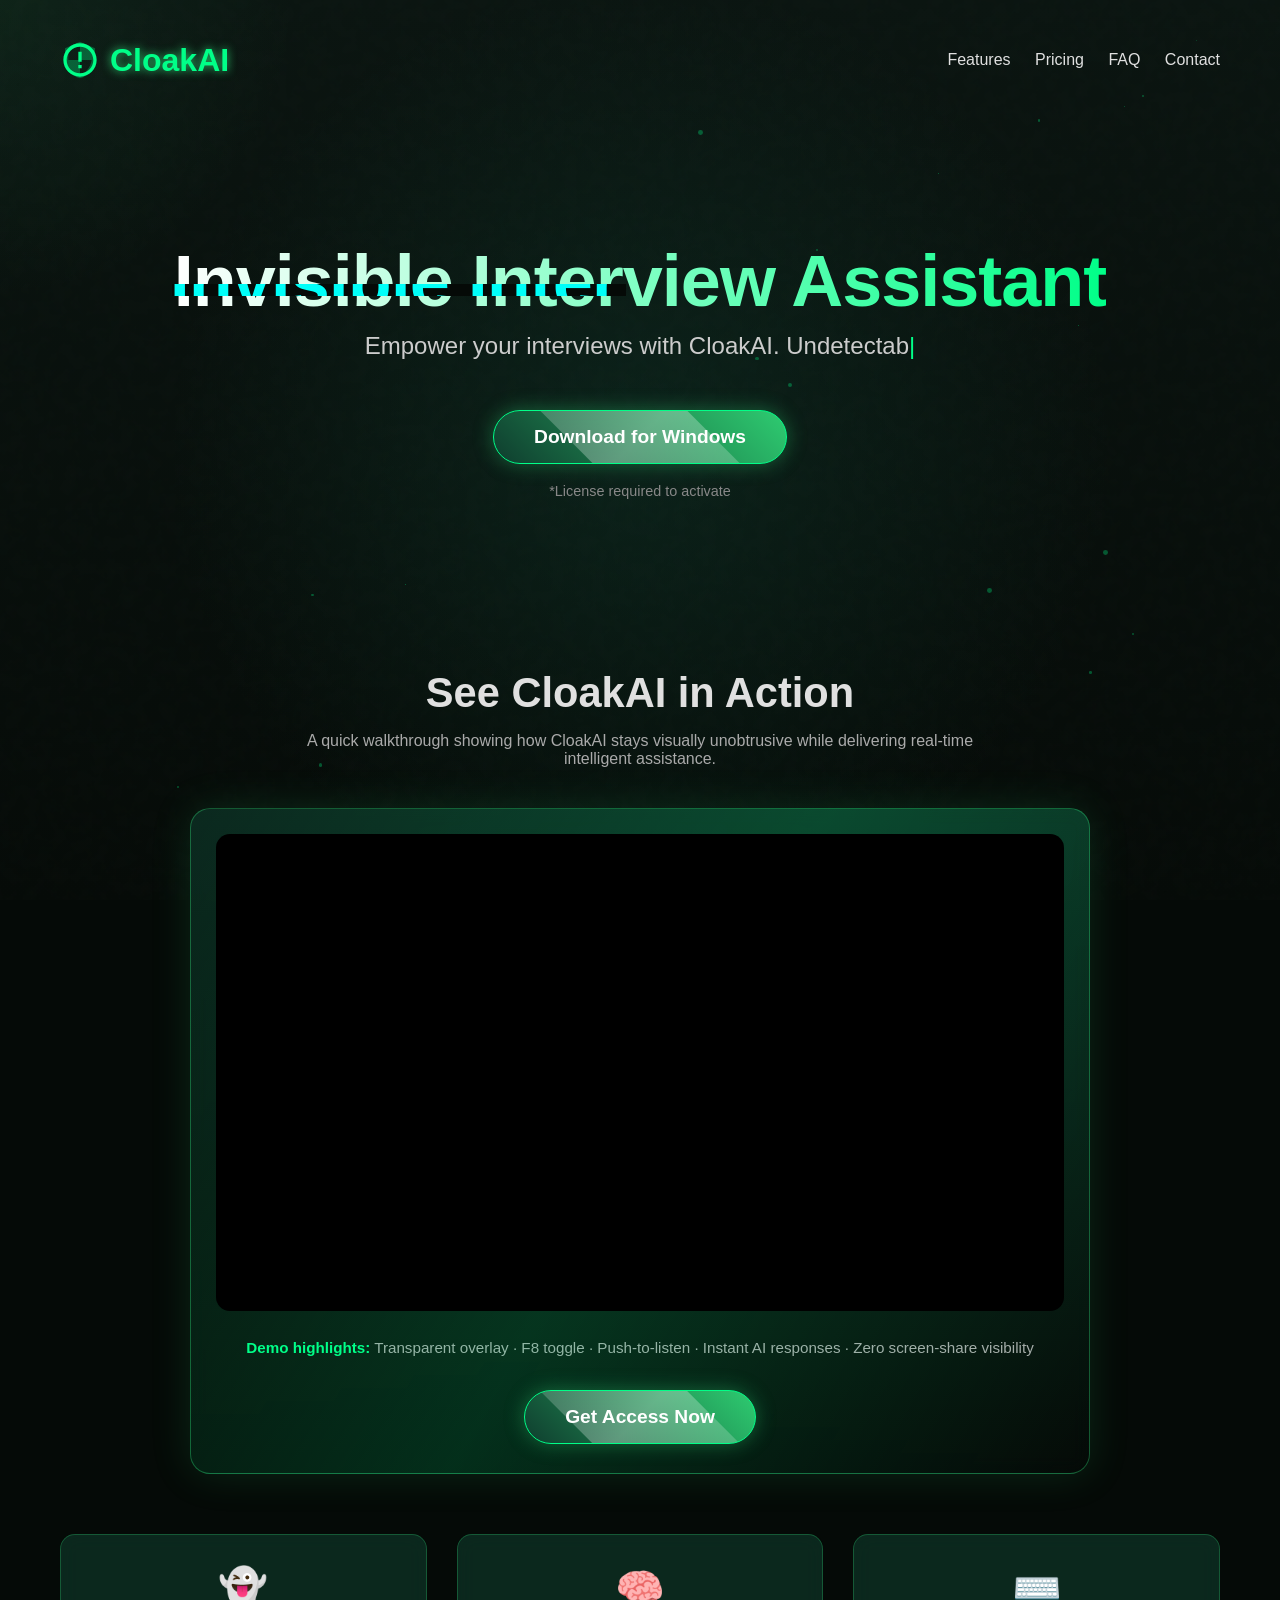
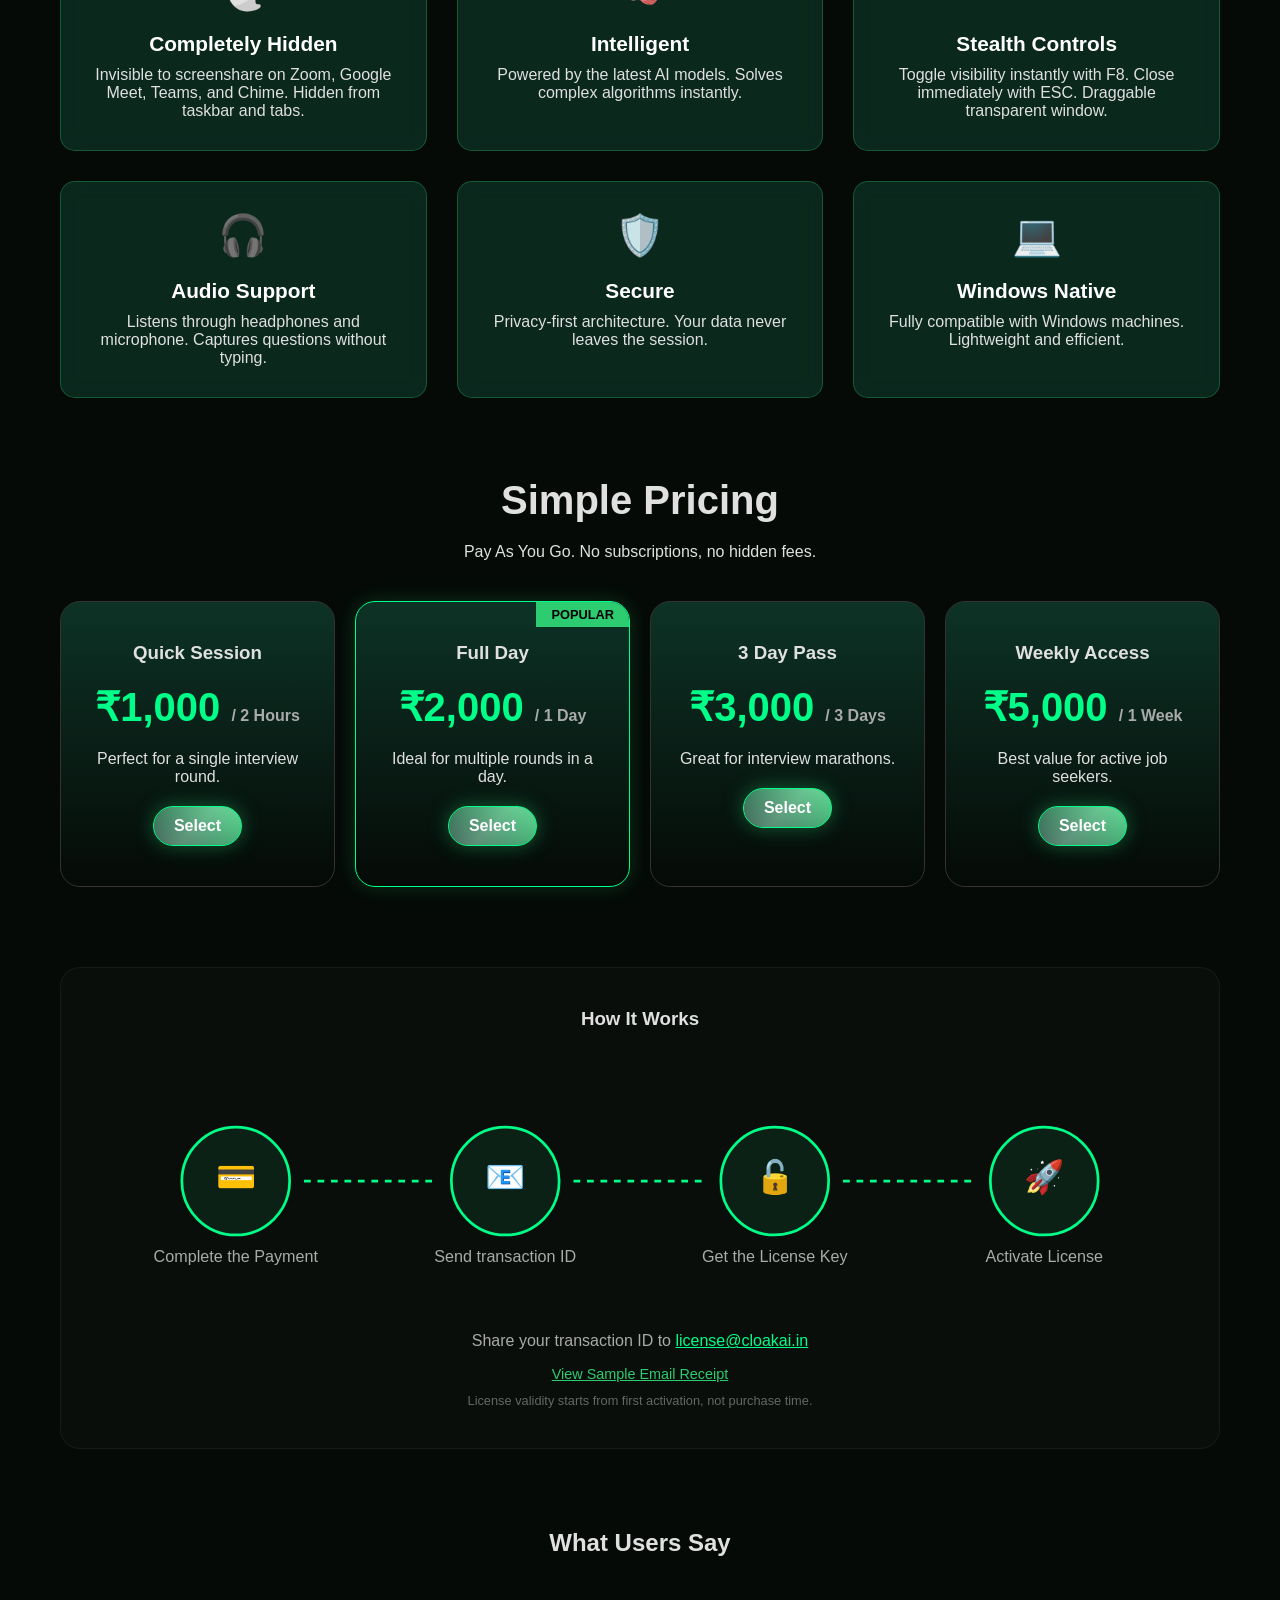
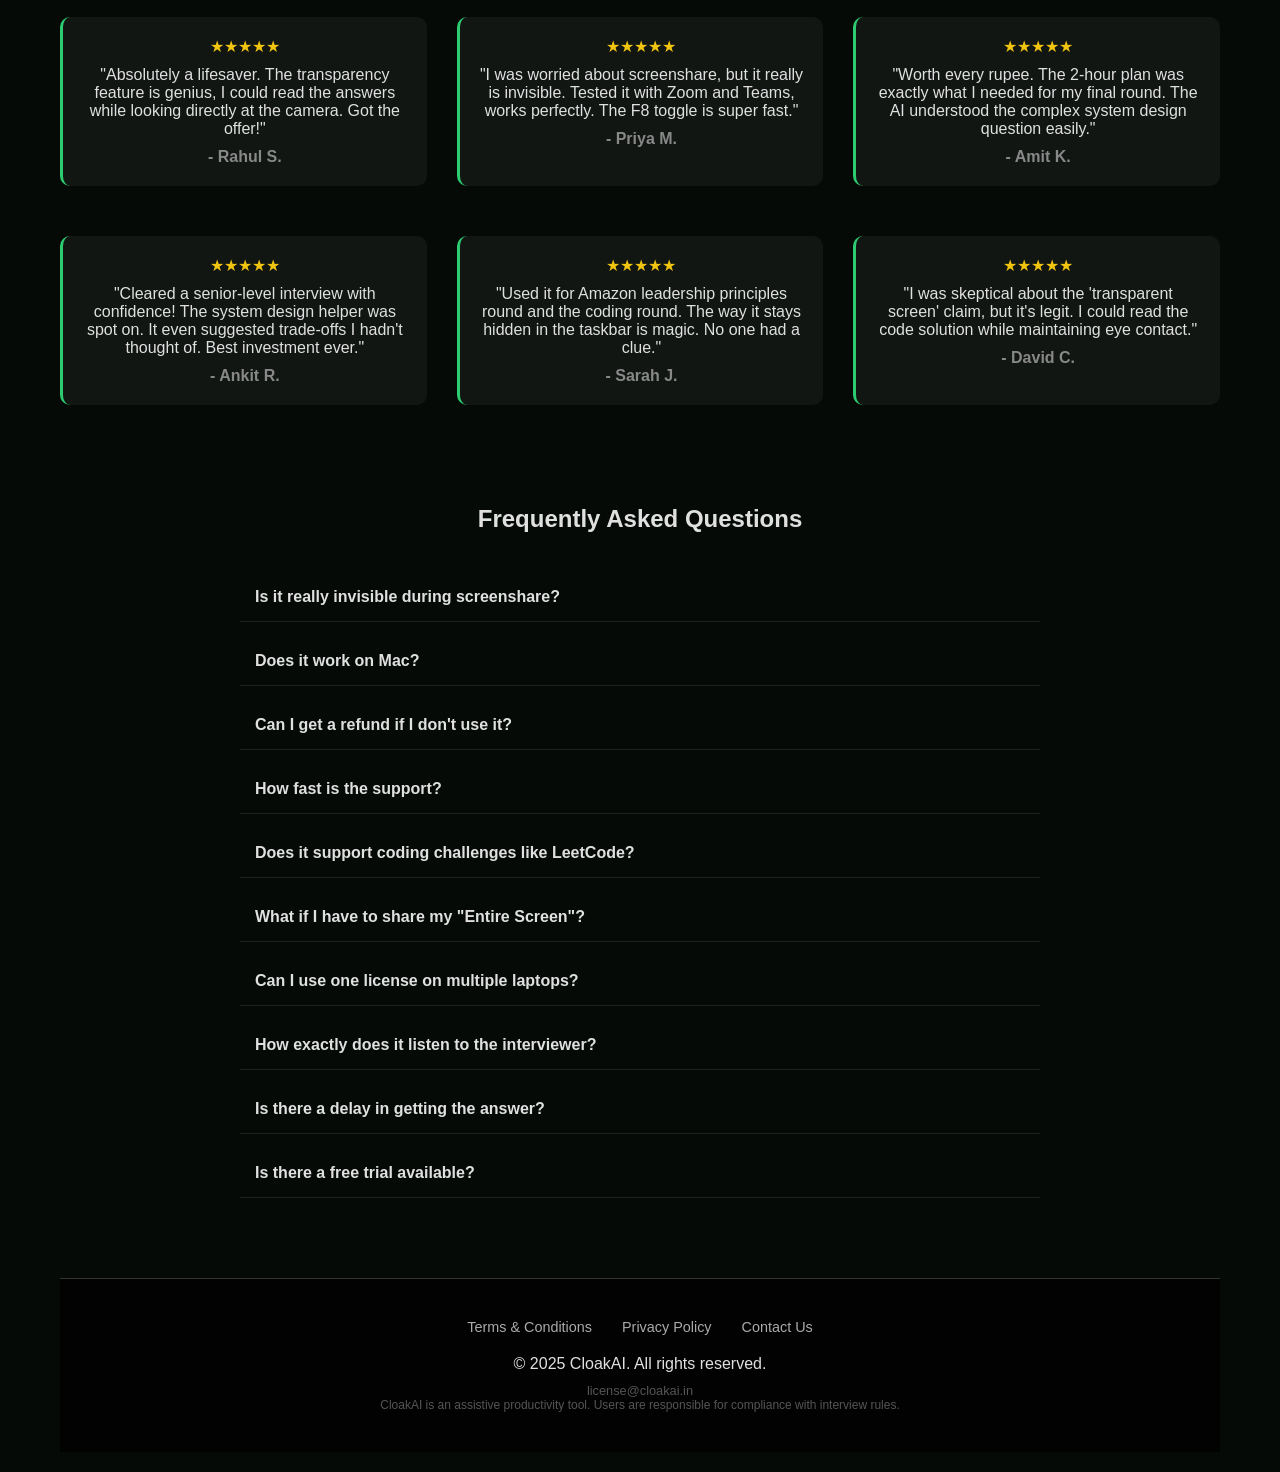
==== index.html @ 60378962 "Update and rename README.md to index.html" ====
<!DOCTYPE html>
<html lang="en">
<head>
  	<meta name="robots" content="index, follow">
	<meta name="theme-color" content="#0f3d2e">
	<meta property="og:title" content="CloakAI – Invisible Interview Assistant">
	<meta property="og:description" content="A stealth AI assistant for interview preparation and productivity.">

    <meta charset="UTF-8">
    <meta name="viewport" content="width=device-width, initial-scale=1.0">
    <title>CloakAI - The Invisible Interview Assistant</title>
    <script>
        // Analytics-safe event tracking
        window.trackEvent = function(category, action, label) {
            console.log(`[Analytics] ${category}: ${action} ${label || ''}`);
            // In a real scenario, this would send data to a privacy-first analytics endpoint
        }
    </script>
    <style>
        :root {
            --primary-green: #0f3d2e;
            --accent-green: #2ecc71;
            --glow-green: #00ff88;
            --dark-bg: #050a07;
            --text-color: #e0e0e0;
            --card-bg: rgba(15, 61, 46, 0.6);
            --glass-border: 1px solid rgba(46, 204, 113, 0.3);
        }

        * {
            margin: 0;
            padding: 0;
            box-sizing: border-box;
            font-family: 'Segoe UI', Tahoma, Geneva, Verdana, sans-serif;
        }

        body {
            background-color: var(--dark-bg);
            color: var(--text-color);
            overflow-x: hidden;
            min-height: 100vh;
            position: relative;
        }

        /* Moving Background */
        .bg-animation {
            position: fixed;
            top: 0;
            left: 0;
            width: 100%;
            height: 100%;
            z-index: -1;
            background:
                radial-gradient(circle at 50% 50%, rgba(15, 61, 46, 0.4) 0%, transparent 60%),
                linear-gradient(0deg, var(--dark-bg) 0%, #0a1410 100%);
            overflow: hidden;
        }

        .fog {
            position: absolute;
            width: 200%;
            height: 200%;
            background: url('data:image/svg+xml;utf8,%3Csvg viewBox="0 0 200 200" xmlns="http://www.w3.org/2000/svg"%3E%3Cfilter id="noiseFilter"%3E%3CfeTurbulence type="fractalNoise" baseFrequency="0.65" numOctaves="3" stitchTiles="stitch"/%3E%3C/filter%3E%3Crect width="100%25" height="100%25" filter="url(%23noiseFilter)" opacity="0.05"/%3E%3C/svg%3E');
            animation: drift 60s linear infinite;
            opacity: 0.3;
        }

        @keyframes drift {
            0% { transform: translate(-50%, -50%) rotate(0deg); }
            100% { transform: translate(0, 0) rotate(360deg); }
        }

        .particle {
            position: absolute;
            background: var(--glow-green);
            border-radius: 50%;
            opacity: 0.3;
            animation: float 10s infinite ease-in-out;
        }

        @keyframes float {
            0%, 100% { transform: translateY(0) translateX(0); opacity: 0; }
            50% { opacity: 0.5; }
            100% { transform: translateY(-100px) translateX(50px); opacity: 0; }
        }

        /* Layout */
        .container {
            max-width: 1200px;
            margin: 0 auto;
            padding: 20px;
            position: relative;
            z-index: 1;
        }

        header {
            display: flex;
            justify-content: space-between;
            align-items: center;
            padding: 20px 0;
            margin-bottom: 40px;
        }

        .logo {
            font-size: 2rem;
            font-weight: bold;
            color: var(--glow-green);
            text-shadow: 0 0 10px var(--accent-green);
            display: flex;
            align-items: center;
            gap: 10px;
        }

        .logo svg {
            width: 40px;
            height: 40px;
            fill: var(--glow-green);
        }

        nav a {
            color: var(--text-color);
            text-decoration: none;
            margin-left: 20px;
            transition: color 0.3s;
            font-weight: 500;
        }

        nav a:hover {
            color: var(--glow-green);
        }

        /* Hero Section */
        .hero {
            text-align: center;
            padding: 100px 20px;
            perspective: 1000px;
        }

        .hero h1 {
            font-size: 4.5rem;
            margin-bottom: 10px;
            background: linear-gradient(to right, #fff, var(--glow-green));
            -webkit-background-clip: text;
            -webkit-text-fill-color: transparent;
            animation: titleFade 1.5s ease-out;
            letter-spacing: -1px;
        }

        .hero p {
            font-size: 1.5rem;
            margin-bottom: 50px;
            color: #ccc;
            max-width: 700px;
            margin-left: auto;
            margin-right: auto;
            font-weight: 300;
        }

        .cta-button {
            display: inline-block;
            padding: 15px 40px;
            background: linear-gradient(45deg, var(--primary-green), var(--accent-green));
            color: white;
            text-decoration: none;
            border-radius: 30px;
            font-weight: bold;
            font-size: 1.2rem;
            box-shadow: 0 0 20px rgba(46, 204, 113, 0.4);
            transition: transform 0.3s, box-shadow 0.3s;
            border: 1px solid var(--glow-green);
            position: relative;
            overflow: hidden;
        }

        .cta-button:hover {
            transform: translateY(-5px) scale(1.05);
            box-shadow: 0 0 40px rgba(46, 204, 113, 0.6);
        }

        .cta-button::after {
            content: '';
            position: absolute;
            top: -50%;
            left: -50%;
            width: 200%;
            height: 200%;
            background: linear-gradient(to right, transparent, rgba(255,255,255,0.3), transparent);
            transform: rotate(45deg);
            animation: shine 3s infinite;
        }

        @keyframes shine {
            0% { transform: translateX(-100%) rotate(45deg); }
            100% { transform: translateX(100%) rotate(45deg); }
        }

        /* 3D Card Effect for Features */
        .features-grid {
            display: grid;
            grid-template-columns: repeat(auto-fit, minmax(300px, 1fr));
            gap: 30px;
            margin: 60px 0;
        }

        .feature-card {
            background: var(--card-bg);
            padding: 30px;
            border-radius: 15px;
            border: var(--glass-border);
            backdrop-filter: blur(10px);
            transition: transform 0.4s, box-shadow 0.4s;
            transform-style: preserve-3d;
            position: relative;
          	text-align: center;
        }

        .feature-card:hover {
            transform: translateY(-10px) rotateX(5deg);
            box-shadow: 0 15px 30px rgba(0,0,0,0.5);
            border-color: var(--glow-green);
        }

        .feature-icon {
            font-size: 2.5rem;
            margin-bottom: 20px;
            color: var(--glow-green);
          	justify-content: center;
    		align-items: center;
        }

        .feature-title {
            font-size: 1.3rem;
            margin-bottom: 10px;
            color: white;
          	text-align: center;
        }

        /* Pricing */
        .pricing-section {
            margin: 80px 0;
            text-align: center;
        }

        .pricing-grid {
            display: grid;
            grid-template-columns: repeat(auto-fit, minmax(250px, 1fr));
            gap: 20px;
            margin-top: 40px;
        }

        .pricing-card {
            background: linear-gradient(180deg, rgba(15, 61, 46, 0.8) 0%, rgba(5, 10, 7, 0.8) 100%);
            padding: 40px 20px;
            border-radius: 20px;
            border: 1px solid #333;
            transition: 0.3s;
            position: relative;
            overflow: hidden;
        }

        .pricing-card.popular {
            border-color: var(--glow-green);
            box-shadow: 0 0 20px rgba(46, 204, 113, 0.2);
        }

        .pricing-card:hover {
            transform: scale(1.03);
        }

        .price {
            font-size: 2.5rem;
            font-weight: bold;
            color: var(--glow-green);
            margin: 20px 0;
        }

        .price span {
            font-size: 1rem;
            color: #aaa;
        }

        /* Reviews */
        .reviews-section {
            margin: 80px 0;
        }

        .review-card {
            background: rgba(255, 255, 255, 0.05);
            padding: 20px;
            border-radius: 10px;
            margin-bottom: 20px;
            border-left: 3px solid var(--accent-green);
          	text-align: center;
        }

        .stars {
            color: #f1c40f;
            margin-bottom: 10px;
          	display: flex;
    		justify-content: center;
        }

        /* FAQ */
        .faq-section {
            margin: 80px 0;
            max-width: 800px;
            margin-left: auto;
            margin-right: auto;
        }

        .faq-item {
            margin-bottom: 15px;
            border-bottom: 1px solid rgba(255,255,255,0.1);
        }

        .faq-question {
            padding: 15px;
            cursor: pointer;
            font-weight: bold;
            display: flex;
            justify-content: space-between;
            align-items: center;
        }

        .faq-answer {
            padding: 0 15px 15px 15px;
            color: #aaa;
            display: none;
        }

        .faq-item.active .faq-answer {
            display: block;
        }

        .faq-item.active .faq-question {
            color: var(--glow-green);
        }

        /* Footer */
        footer {
            background: rgba(0,0,0,0.8);
            padding: 40px 20px;
            margin-top: 60px;
            border-top: 1px solid #333;
            text-align: center;
        }

        .footer-links {
            display: flex;
            justify-content: center;
            gap: 30px;
            margin-bottom: 20px;
            flex-wrap: wrap;
        }

        .footer-links a {
            color: #aaa;
            text-decoration: none;
            font-size: 0.9rem;
            transition: 0.3s;
        }

        .footer-links a:hover {
            color: var(--glow-green);
        }

        /* Page Sections (Hidden by default) */
        /* REPLACED WITH MODAL STYLES */
        .modal-overlay {
            display: none;
            position: fixed;
            top: 0;
            left: 0;
            width: 100%;
            height: 100%;
            background: rgba(0, 0, 0, 0.85);
            z-index: 1000;
            justify-content: center;
            align-items: center;
            backdrop-filter: blur(5px);
        }

        .modal-overlay.active {
            display: flex;
        }

        .modal-content {
            background: var(--dark-bg);
            border: 1px solid var(--glow-green);
            padding: 40px;
            border-radius: 15px;
            max-width: 800px;
            width: 90%;
            max-height: 90vh;
            overflow-y: auto;
            position: relative;
            box-shadow: 0 0 50px rgba(46, 204, 113, 0.2);
            animation: modalPop 0.3s ease-out;
        }

        /* Custom Scrollbar for modal */
        .modal-content::-webkit-scrollbar {
            width: 8px;
        }
        .modal-content::-webkit-scrollbar-track {
            background: rgba(0,0,0,0.3);
        }
        .modal-content::-webkit-scrollbar-thumb {
            background: var(--primary-green);
            border-radius: 4px;
        }
        .modal-content::-webkit-scrollbar-thumb:hover {
            background: var(--accent-green);
        }

        @keyframes modalPop {
            from { transform: scale(0.8); opacity: 0; }
            to { transform: scale(1); opacity: 1; }
        }

        .close-modal {
            position: absolute;
            top: 20px;
            right: 20px;
            font-size: 2rem;
            color: #aaa;
            cursor: pointer;
            transition: 0.3s;
            background: none;
            border: none;
            line-height: 1;
            z-index: 10;
        }

        .close-modal:hover {
            color: var(--glow-green);
        }

        /* Animations */
        @keyframes titleFade {
            from { opacity: 0; transform: translateY(20px); }
            to { opacity: 1; transform: translateY(0); }
        }

        /* --- NEW COOL FEATURES --- */

        /* 1. Cursor Glow Effect */
        .cursor-glow {
            position: fixed;
            width: 600px;
            height: 600px;
            background: radial-gradient(circle, rgba(46, 204, 113, 0.08) 0%, transparent 70%);
            border-radius: 50%;
            pointer-events: none;
            transform: translate(-50%, -50%);
            z-index: 0;
            transition: opacity 0.3s;
            mix-blend-mode: screen;
        }

        /* 2. Glitch Effect for Hero Title */
        .glitch-wrapper {
            display: inline-block;
            position: relative;
            max-width: 100%;
        }

        .glitch {
            position: relative;
            color: white;
            font-size: 5rem; /* Increased for impact */
            font-weight: 800;
            word-wrap: break-word;
            letter-spacing: -2px;
        }

        .glitch::before,
        .glitch::after {
            content: attr(data-text);
            position: absolute;
            top: 0;
            left: 0;
            width: 100%;
            height: 100%;
            background: var(--dark-bg);
        }

        .glitch::before {
            left: 2px;
            text-shadow: -2px 0 #ff00c1;
            clip: rect(44px, 450px, 56px, 0);
            animation: glitch-anim 5s infinite linear alternate-reverse;
        }

        .glitch::after {
            left: -2px;
            text-shadow: -2px 0 #00fff9;
            clip: rect(44px, 450px, 56px, 0);
            animation: glitch-anim2 5s infinite linear alternate-reverse;
        }


        @keyframes glitch-anim {
            0% { clip: rect(30px, 9999px, 10px, 0); }
            5% { clip: rect(80px, 9999px, 90px, 0); }
            10% { clip: rect(30px, 9999px, 10px, 0); }
            15% { clip: rect(90px, 9999px, 20px, 0); }
            20% { clip: rect(10px, 9999px, 80px, 0); }
            25% { clip: rect(50px, 9999px, 90px, 0); }
            30% { clip: rect(20px, 9999px, 40px, 0); }
            35% { clip: rect(70px, 9999px, 30px, 0); }
            40% { clip: rect(60px, 9999px, 10px, 0); }
            45% { clip: rect(20px, 9999px, 50px, 0); }
            50% { clip: rect(90px, 9999px, 70px, 0); }
            55% { clip: rect(10px, 9999px, 30px, 0); }
            60% { clip: rect(50px, 9999px, 20px, 0); }
            65% { clip: rect(30px, 9999px, 80px, 0); }
            70% { clip: rect(80px, 9999px, 40px, 0); }
            75% { clip: rect(40px, 9999px, 90px, 0); }
            80% { clip: rect(20px, 9999px, 60px, 0); }
            85% { clip: rect(70px, 9999px, 10px, 0); }
            90% { clip: rect(10px, 9999px, 50px, 0); }
            95% { clip: rect(60px, 9999px, 30px, 0); }
            100% { clip: rect(30px, 9999px, 70px, 0); }
        }

        @keyframes glitch-anim2 {
            0% { clip: rect(10px, 9999px, 50px, 0); }
            5% { clip: rect(60px, 9999px, 20px, 0); }
            10% { clip: rect(20px, 9999px, 80px, 0); }
            15% { clip: rect(80px, 9999px, 10px, 0); }
            20% { clip: rect(40px, 9999px, 60px, 0); }
            25% { clip: rect(70px, 9999px, 30px, 0); }
            30% { clip: rect(30px, 9999px, 90px, 0); }
            35% { clip: rect(90px, 9999px, 40px, 0); }
            40% { clip: rect(10px, 9999px, 70px, 0); }
            45% { clip: rect(50px, 9999px, 20px, 0); }
            50% { clip: rect(20px, 9999px, 60px, 0); }
            55% { clip: rect(60px, 9999px, 10px, 0); }
            60% { clip: rect(80px, 9999px, 50px, 0); }
            65% { clip: rect(10px, 9999px, 30px, 0); }
            70% { clip: rect(40px, 9999px, 80px, 0); }
            75% { clip: rect(90px, 9999px, 20px, 0); }
            80% { clip: rect(30px, 9999px, 70px, 0); }
            85% { clip: rect(70px, 9999px, 40px, 0); }
            90% { clip: rect(50px, 9999px, 90px, 0); }
            95% { clip: rect(20px, 9999px, 10px, 0); }
            100% { clip: rect(60px, 9999px, 50px, 0); }
        }

        /* 3. Scroll Reveal Animation */
        .reveal {
            opacity: 0;
            transform: translateY(50px);
            transition: all 0.8s cubic-bezier(0.5, 0, 0, 1);
        }

        .reveal.active {
            opacity: 1;
            transform: translateY(0);
        }

      	/* Demo Video Section */
		.demo-section {
    		margin: 20px 0;
    		text-align: center;
		}

		.demo-wrapper {
    		max-width: 900px;
    		margin: 40px auto 0;
    		padding: 25px;
    		background: linear-gradient(
        		180deg,
        		rgba(15, 61, 46, 0.6),
        		rgba(5, 10, 7, 0.8)
    		);
    		border-radius: 20px;
    		border: 1px solid rgba(46, 204, 113, 0.4);
    		box-shadow: 0 0 40px rgba(46, 204, 113, 0.15);
    		backdrop-filter: blur(10px);
    		position: relative;
		}

		.demo-wrapper::before {
    		content: "";
    		position: absolute;
    		inset: -1px;
    		border-radius: 20px;
    		background: linear-gradient(
        		120deg,
        		transparent,
        		rgba(0, 255, 136, 0.25),
        		transparent
    		);
    		opacity: 0.6;
    		pointer-events: none;
		}

		.demo-video {
    		position: relative;
    		padding-top: 56.25%; /* 16:9 */
    		border-radius: 14px;
    		overflow: hidden;
    		background: #000;
		}

		.demo-video iframe,
		.demo-video video {
    		position: absolute;
    		top: 0;
    		left: 0;
    		width: 100%;
    		height: 100%;
    		border: none;
		}

		.demo-caption {
    		margin-top: 25px;
    		color: #aaa;
    		font-size: 0.95rem;
    		line-height: 1.6;
		}

		.demo-caption span {
    		color: var(--glow-green);
    		font-weight: 600;
		}

		/* Mobile polish */
		@media (max-width: 768px) {
    		.demo-wrapper {
        		padding: 18px;
    		}
		}

        /* Responsive */
        @media (max-width: 768px) {
            .hero h1 { font-size: 2.5rem; }
            .glitch { font-size: 2.2rem; }
            .features-grid { grid-template-columns: 1fr; }
            header { flex-direction: column; gap: 20px; }
            nav { display: flex; flex-wrap: wrap; justify-content: center; gap: 10px; }
            nav a { margin: 0 10px; }

            /* Enhanced Mobile Styles */
            .container { padding: 15px; }
            .pricing-grid { grid-template-columns: 1fr; }
            .modal-content { width: 95%; padding: 25px; margin: 10px; max-height: 85vh; }
            .cursor-glow { display: none; } /* Hide cursor glow on mobile */
            .cta-button { width: 100%; text-align: center; padding: 15px 20px; }
        }
		@media (max-width: 480px) {
    		.process-diagram svg {
        		height: 220px;
    		}
		}

        /* Typing Cursor */
        .typing-cursor::after {
            content: '|';
            animation: blink 1s step-start infinite;
            color: var(--glow-green);
        }
        @keyframes blink { 50% { opacity: 0; } }

    </style>
</head>
<body>

    <!-- Background Elements -->
    <div class="cursor-glow" id="cursor-glow"></div>
    <div class="bg-animation">
        <div class="fog"></div>
    </div>
    <div id="particles"></div>

    <!-- Main Website Content -->
    <div id="main-content">
        <div class="container">
            <header>
                <div class="logo">
                    <svg viewBox="0 0 24 24">
                        <path d="M12 2C6.48 2 2 6.48 2 12s4.48 10 10 10 10-4.48 10-10S17.52 2 12 2zm0 18c-4.41 0-8-3.59-8-8s3.59-8 8-8 8 3.59 8 8-3.59 8-8 8zm-1-13h2v6h-2zm0 8h2v2h-2z"/>
                        <path d="M12 1L3 5v6c0 5.55 3.84 10.74 9 12 5.16-1.26 9-6.45 9-12V5l-9-4zm0 10.99h7c-.53 4.12-3.28 7.79-7 8.94V12H5V6.3l7-3.11v8.8z" opacity=".3"/>
                    </svg>
                    CloakAI
                </div>

                <nav>
                    <a href="#features">Features</a>
                    <a href="#pricing">Pricing</a>
                    <a href="#faq">FAQ</a>
                    <a href="#" onclick="openModal('contact-modal'); return false;">Contact</a>
                </nav>
            </header>

            <section class="hero">
                <!-- Glitch Effect Applied Here -->
                <div class="glitch-wrapper">
                    <h1 class="glitch" data-text="Invisible Interview Assistant">Invisible Interview Assistant</h1>
                </div>
                <p><span id="typing-text"></span><span class="typing-cursor"></span></p>

                <div style="margin-top: 40px;">
                    <a href="https://drive.google.com/file/d/1pQne3_L6x1VIRJBxl0KI-4WEUm8jZZOe/view?usp=sharing" class="cta-button" onclick="trackEvent('Conversion', 'Download', 'Hero')">Download for Windows</a>
                </div>

                <p style="margin-top: 15px; font-size: 0.9rem; color: #888;">*License required to activate</p>
            </section>

          	<section id="demo" class="demo-section reveal">
    <h2 style="font-size:2.6rem;">See CloakAI in Action</h2>
    <p style="max-width:700px;margin:15px auto;color:#aaa;">
        A quick walkthrough showing how CloakAI stays visually unobtrusive
        while delivering real-time intelligent assistance.
    </p>

    <div class="demo-wrapper">
        <div class="demo-video">
            <!-- OPTION 1: YouTube / Vimeo Embed -->
            <iframe
                src="https://www.youtube.com/embed/YOUR_VIDEO_ID"
                title="CloakAI Demo"
                allow="accelerometer; autoplay; clipboard-write; encrypted-media; gyroscope; picture-in-picture"
                allowfullscreen>
            </iframe>

            <!-- OPTION 2: MP4 SELF-HOSTED (comment iframe above and use this)
            <video controls preload="metadata">
                <source src="demo.mp4" type="video/mp4">
            </video>
            -->
        </div>

        <div class="demo-caption">
            <span>Demo highlights:</span> Transparent overlay · F8 toggle ·
            Push-to-listen · Instant AI responses · Zero screen-share visibility
        </div>
      	<div style="margin-top:30px;">
    <a href="#pricing" class="cta-button"
       onclick="trackEvent('Conversion','Watch Demo CTA')">
        Get Access Now
    </a>
</div>

    </div>
</section>

	
              
            <section id="features" class="features-grid reveal">
                <div class="feature-card">
                    <div class="feature-icon">👻</div>
                    <h3 class="feature-title">Completely Hidden</h3>
                    <p>Invisible to screenshare on Zoom, Google Meet, Teams, and Chime. Hidden from taskbar and tabs.</p>
                </div>
                <div class="feature-card">
                    <div class="feature-icon">🧠</div>
                    <h3 class="feature-title">Intelligent</h3>
                    <p>Powered by the latest AI models. Solves complex algorithms instantly.</p>
                </div>
                <div class="feature-card">
                    <div class="feature-icon">⌨️</div>
                    <h3 class="feature-title">Stealth Controls</h3>
                    <p>Toggle visibility instantly with F8. Close immediately with ESC. Draggable transparent window.</p>
                </div>
                <div class="feature-card">
                    <div class="feature-icon">🎧</div>
                    <h3 class="feature-title">Audio Support</h3>
                    <p>Listens through headphones and microphone. Captures questions without typing.</p>
                </div>
                <div class="feature-card">
                    <div class="feature-icon">🛡️</div>
                    <h3 class="feature-title">Secure</h3>
                    <p>Privacy-first architecture. Your data never leaves the session.</p>
                </div>
                <div class="feature-card">
                    <div class="feature-icon">💻</div>
                    <h3 class="feature-title">Windows Native</h3>
                    <p>Fully compatible with Windows machines. Lightweight and efficient.</p>
                </div>
            </section>

            <section id="pricing" class="pricing-section reveal">
                <h2 style="font-size: 2.5rem; margin-bottom: 20px;">Simple Pricing</h2>
                <p>Pay As You Go. No subscriptions, no hidden fees.</p>

                <div class="pricing-grid">
                    <div class="pricing-card">
                        <h3>Quick Session</h3>
                        <div class="price">₹1,000 <span>/ 2 Hours</span></div>
                        <p>Perfect for a single interview round.</p>
                        <button class="cta-button" style="margin-top: 20px; font-size: 1rem; padding: 10px 20px;" onclick="trackEvent('Checkout', 'Select Plan', '2 Hours')">Select</button>
                    </div>
                    <div class="pricing-card popular">
                        <div style="position: absolute; top: 0; right: 0; background: var(--accent-green); color: #000; padding: 5px 15px; font-size: 0.8rem; font-weight: bold;">POPULAR</div>
                        <h3>Full Day</h3>
                        <div class="price">₹2,000 <span>/ 1 Day</span></div>
                        <p>Ideal for multiple rounds in a day.</p>
                        <button class="cta-button" style="margin-top: 20px; font-size: 1rem; padding: 10px 20px;" onclick="trackEvent('Checkout', 'Select Plan', '1 Day')">Select</button>
                    </div>
                    <div class="pricing-card">
                        <h3>3 Day Pass</h3>
                        <div class="price">₹3,000 <span>/ 3 Days</span></div>
                        <p>Great for interview marathons.</p>
                        <button class="cta-button" style="margin-top: 20px; font-size: 1rem; padding: 10px 20px;" onclick="trackEvent('Checkout', 'Select Plan', '3 Days')">Select</button>
                    </div>
                    <div class="pricing-card">
                        <h3>Weekly Access</h3>
                        <div class="price">₹5,000 <span>/ 1 Week</span></div>
                        <p>Best value for active job seekers.</p>
                        <button class="cta-button" style="margin-top: 20px; font-size: 1rem; padding: 10px 20px;" onclick="trackEvent('Checkout', 'Select Plan', '1 Week')">Select</button>
                    </div>
                </div>

                <div style="margin-top: 80px; background: rgba(255,255,255,0.02); padding: 40px; border-radius: 20px; border: 1px solid rgba(255,255,255,0.05);">
                    <h3 style="margin-bottom: 30px;">How It Works</h3>

                    <!-- License Verification Diagram (SVG Animated) -->
                    <div class="process-diagram" style="overflow-x: auto; padding: 20px 0;">
                        <svg viewBox="0 0 800 150" xmlns="http://www.w3.org/2000/svg" style="min-width: 600px; margin: 0 auto; display: block;">
                            <!-- Step 1: Payment -->
                            <g transform="translate(100, 75)">
                                <circle cx="0" cy="0" r="40" fill="rgba(46, 204, 113, 0.1)" stroke="var(--glow-green)" stroke-width="2" />
                                <text x="0" y="5" text-anchor="middle" font-size="24">💳</text>
                                <text x="0" y="60" text-anchor="middle" fill="#aaa" font-size="12">Complete the Payment</text>
                            </g>

                            <!-- Arrow 1 -->
                            <path d="M150 75 L250 75" stroke="var(--glow-green)" stroke-width="2" stroke-dasharray="5,5" fill="none">
                                <animate attributeName="stroke-dashoffset" from="20" to="0" dur="1s" repeatCount="indefinite" />
                            </path>

                            <!-- Step 2: Email -->
                            <g transform="translate(300, 75)">
                                <circle cx="0" cy="0" r="40" fill="rgba(46, 204, 113, 0.1)" stroke="var(--glow-green)" stroke-width="2" />
                                <text x="0" y="5" text-anchor="middle" font-size="24">📧</text>
                                <text x="0" y="60" text-anchor="middle" fill="#aaa" font-size="12">Send transaction ID</text>
                            </g>

                            <!-- Arrow 2 -->
                            <path d="M350 75 L450 75" stroke="var(--glow-green)" stroke-width="2" stroke-dasharray="5,5" fill="none">
                                <animate attributeName="stroke-dashoffset" from="20" to="0" dur="1s" repeatCount="indefinite" />
                            </path>

                            <!-- Step 3: Activate -->
                            <g transform="translate(500, 75)">
                                <circle cx="0" cy="0" r="40" fill="rgba(46, 204, 113, 0.1)" stroke="var(--glow-green)" stroke-width="2" />
                                <text x="0" y="5" text-anchor="middle" font-size="24">🔓</text>
                                <text x="0" y="60" text-anchor="middle" fill="#aaa" font-size="12">Get the License Key</text>
                            </g>

                            <!-- Arrow 3 -->
                            <path d="M550 75 L650 75" stroke="var(--glow-green)" stroke-width="2" stroke-dasharray="5,5" fill="none">
                                <animate attributeName="stroke-dashoffset" from="20" to="0" dur="1s" repeatCount="indefinite" />
                            </path>

                            <!-- Step 4: Success -->
                            <g transform="translate(700, 75)">
                                <circle cx="0" cy="0" r="40" fill="rgba(46, 204, 113, 0.1)" stroke="var(--glow-green)" stroke-width="2" />
                                <text x="0" y="5" text-anchor="middle" font-size="24">🚀</text>
                                <text x="0" y="60" text-anchor="middle" fill="#aaa" font-size="12">Activate License</text>
                            </g>
                        </svg>
                    </div>

                    <div style="margin-top: 30px; text-align: center;">
                        <p style="color: #aaa; margin-bottom: 15px;">Share your transaction ID to <a href="mailto:license@cloakai.in" style="color: var(--glow-green);">license@cloakai.in</a></p>
                        <a href="#" onclick="openModal('email-modal'); trackEvent('Engagement', 'View Sample Email'); return false;" style="color: var(--accent-green); text-decoration: underline; font-size: 0.9rem;">View Sample Email Receipt</a>
                    </div>
                  <p style="font-size:0.8rem;color:#666;margin-top:10px;">License validity starts from first activation, not purchase time.</p>

                </div>
            </section>

            <section class="reviews-section reveal">
                <h2 style="text-align: center; margin-bottom: 40px;">What Users Say</h2>
                <div class="features-grid">
                    <div class="review-card">
                        <div class="stars">★★★★★</div>
                        <p>"Absolutely a lifesaver. The transparency feature is genius, I could read the answers while looking directly at the camera. Got the offer!"</p>
                        <p style="margin-top: 10px; font-weight: bold; color: #888;">- Rahul S.</p>
                    </div>
                    <div class="review-card">
                        <div class="stars">★★★★★</div>
                        <p>"I was worried about screenshare, but it really is invisible. Tested it with Zoom and Teams, works perfectly. The F8 toggle is super fast."</p>
                        <p style="margin-top: 10px; font-weight: bold; color: #888;">- Priya M.</p>
                    </div>
                    <div class="review-card">
                        <div class="stars">★★★★★</div>
                        <p>"Worth every rupee. The 2-hour plan was exactly what I needed for my final round. The AI understood the complex system design question easily."</p>
                        <p style="margin-top: 10px; font-weight: bold; color: #888;">- Amit K.</p>
                    </div>
                    <div class="review-card">
                        <div class="stars">★★★★★</div>
                        <p>"Cleared a senior-level interview with confidence! The system design helper was spot on. It even suggested trade-offs I hadn't thought of. Best investment ever."</p>
                        <p style="margin-top: 10px; font-weight: bold; color: #888;">- Ankit R.</p>
                    </div>
                    <div class="review-card">
                        <div class="stars">★★★★★</div>
                        <p>"Used it for Amazon leadership principles round and the coding round. The way it stays hidden in the taskbar is magic. No one had a clue."</p>
                        <p style="margin-top: 10px; font-weight: bold; color: #888;">- Sarah J.</p>
                    </div>
                    <div class="review-card">
                        <div class="stars">★★★★★</div>
                        <p>"I was skeptical about the 'transparent screen' claim, but it's legit. I could read the code solution while maintaining eye contact."</p>
                        <p style="margin-top: 10px; font-weight: bold; color: #888;">- David C.</p>
                    </div>
                </div>
            </section>

            <section id="faq" class="faq-section reveal">
                <h2 style="text-align: center; margin-bottom: 40px;">Frequently Asked Questions</h2>

                <div class="faq-item">
                    <div class="faq-question">Is it really invisible during screenshare?</div>
                    <div class="faq-answer">Yes, CloakAI uses advanced overlay technology that is not captured by screenshare tools like Zoom, Google Meet, or Teams. It is only visible to your eyes on your physical screen.</div>
                </div>
                <div class="faq-item">
                    <div class="faq-question">Does it work on Mac?</div>
                    <div class="faq-answer">Currently, CloakAI is compatible with Windows machines only.</div>
                </div>
                <div class="faq-item">
                    <div class="faq-question">Can I get a refund if I don't use it?</div>
                    <div class="faq-answer">No, as per our terms, all sales are final. Please check the Terms and Conditions for more details on our no-refund policy.</div>
                </div>
                <div class="faq-item">
                    <div class="faq-question">How fast is the support?</div>
                    <div class="faq-answer">We offer 24/7 support. If you face any issues during your interview, our team is available to assist immediately.</div>
                </div>
                <div class="faq-item">
                    <div class="faq-question">Does it support coding challenges like LeetCode?</div>
                    <div class="faq-answer">Yes, the AI is specifically trained on competitive programming problems and can assist with complex algorithms, data structures, and system design questions in real-time.</div>
                </div>
                <div class="faq-item">
                    <div class="faq-question">What if I have to share my "Entire Screen"?</div>
                    <div class="faq-answer">CloakAI is designed to be overlay-proof. Even if you share your "Entire Screen" instead of just a window, the overlay remains invisible to the viewer and is only visible to you on your physical monitor.</div>
                </div>
                <div class="faq-item">
                    <div class="faq-question">Can I use one license on multiple laptops?</div>
                    <div class="faq-answer">No, for security reasons, the license is locked to a single machine (HWID locked). If you need to use it on a different device, you will need to purchase a separate license.</div>
                </div>
                <div class="faq-item">
                    <div class="faq-question">How exactly does it listen to the interviewer?</div>
                    <div class="faq-answer">It uses a smart "Push-to-Listen" mechanism. Manual Push-to-Listen control ensures audio is captured only when YOU choose. No continuous recording. No background listening. You simply hold the <strong>Alt</strong> key while the interviewer is asking the question. As soon as you release the key, the tool stops listening, transcribes the audio, and generates the answer on your screen.</div>
                </div>
                <div class="faq-item">
                    <div class="faq-question">Is there a delay in getting the answer?</div>
                    <div class="faq-answer">The response time depends on the length of the audio captured. If you hold the Alt key for a very long time, it takes a moment to transcribe and process. To minimize delay, we recommend pressing Alt only during the core part of the question.</div>
                </div>
                <div class="faq-item">
                    <div class="faq-question">Is there a free trial available?</div>
                    <div class="faq-answer">We do not offer free trials due to high server costs. However, we recommend trying the "Quick Session" (2 Hours) plan for ₹1,000 to test the capabilities before committing to a longer plan.</div>
                </div>
            </section>

            <footer>
                <div class="footer-links">
                    <a href="#" onclick="openModal('terms-modal'); return false;">Terms & Conditions</a>
                    <a href="#" onclick="openModal('privacy-modal'); return false;">Privacy Policy</a>
                    <a href="#" onclick="openModal('contact-modal'); return false;">Contact Us</a>
                </div>
                <p>&copy; 2025 CloakAI. All rights reserved.</p>
                <p style="font-size: 0.8rem; color: #555; margin-top: 10px;">license@cloakai.in</p>
              	<p style="font-size:0.75rem;color:#555;">CloakAI is an assistive productivity tool. Users are responsible for compliance with interview rules.</p>
            </footer>
        </div>
    </div>

    <!-- Modals -->

    <!-- Fake Email Invoice Modal -->
    <div id="email-modal" class="modal-overlay" onclick="closeModal(event, 'email-modal')">
        <div class="modal-content" style="max-width: 600px; background: #f9f9f9; color: #333; padding: 0; overflow: hidden;">
            <div style="background: #fff; padding: 20px; border-bottom: 1px solid #eee; display: flex; justify-content: space-between; align-items: center;">
                <div>
                    <div style="font-weight: bold; font-size: 1.1rem;">Your CloakAI License Key</div>
                    <div style="color: #666; font-size: 0.85rem; margin-top: 5px;">From: CloakAI License Bot &lt;license@cloakai.in&gt;</div>
                </div>
                <button class="close-modal" onclick="closeModal(null, 'email-modal')" style="position: static; color: #333; font-size: 1.5rem;">&times;</button>
            </div>
            <div style="padding: 30px; font-family: 'Segoe UI', sans-serif; line-height: 1.6;">
                <p>Hi there,</p>
                <p>Thank you for choosing CloakAI. We've received your payment.</p>
                <p>Here is your license key for the <strong>Full Day Pass</strong>:</p>

                <div style="background: #e8f5e9; padding: 20px; border-radius: 8px; font-family: monospace; font-size: 1.4rem; text-align: center; margin: 25px 0; border: 2px dashed #2ecc71; color: #0f3d2e; font-weight: bold;">
                    CLK-8X92-M4K1-P9L0
                </div>

                <p style="font-weight: bold;">How to activate:</p>
                <ol style="margin-left: 20px; margin-bottom: 20px; color: #555;">
                    <li>Open the CloakAI application on your Windows machine.</li>
                    <li>Paste the key above when prompted.</li>
                    <li>Press <strong>F8</strong> to toggle visibility.</li>
                </ol>
                <p>Good luck with your interview!</p>
                <div style="margin-top: 30px; padding-top: 20px; border-top: 1px solid #eee; color: #999; font-size: 0.8rem;">
                    Transaction ID: TXN_123456789<br>
                    Date: Dec 31, 2025
                </div>
            </div>
        </div>
    </div>

    <div id="terms-modal" class="modal-overlay" onclick="closeModal(event, 'terms-modal')">
        <div class="modal-content">
            <button class="close-modal" onclick="closeModal(null, 'terms-modal')">&times;</button>
            <h2 style="color: var(--glow-green); margin-bottom: 20px; border-bottom: 1px solid #333; padding-bottom: 10px;">Terms and Conditions</h2>
            <div style="line-height: 1.6; color: #ccc; text-align: left;">
                <p style="margin-bottom: 15px;"><strong>Last Updated: December 2025</strong></p>

              	<h3 style="color: white; margin-top: 20px; margin-bottom: 10px;">1. Interview Responsibility Disclaimer</h3>
				<p>CloakAI is an assistive productivity tool intended for preparation, practice, and personal reference. Users are solely responsible for complying with the rules, policies, and guidelines of any interview, assessment, or organization. CloakAI does not encourage or endorse misrepresentation.
				</p>

                <h3 style="color: white; margin-top: 20px; margin-bottom: 10px;">2. Acceptance of Terms</h3>
                <p>By downloading, installing, or using CloakAI ("the Software"), you agree to be bound by these Terms and Conditions. If you do not agree, do not use the Software.</p>

                <h3 style="color: white; margin-top: 20px; margin-bottom: 10px;">3. License Grant</h3>
                <p>CloakAI grants you a revocable, non-exclusive, non-transferable, limited license to use the Software solely for your personal, non-commercial purposes strictly in accordance with the terms of this Agreement.</p>

                <h3 style="color: white; margin-top: 20px; margin-bottom: 10px;">4. Restrictions</h3>
                <p>You agree not to, and you will not permit others to:</p>
                <ul style="margin-left: 20px; margin-bottom: 10px; margin-top: 5px;">
                    <li>License, sell, rent, lease, assign, distribute, transmit, host, outsource, disclose, or otherwise commercially exploit the Software.</li>
                    <li>Modify, make derivative works of, disassemble, decrypt, reverse compile, or reverse engineer any part of the Software.</li>
                    <li>Share your license key with any third party. Detection of simultaneous usage will result in immediate license termination.</li>
                </ul>

                <h3 style="color: white; margin-top: 20px; margin-bottom: 10px;">5. No Refund Policy</h3>
                <p><strong>ALL SALES ARE FINAL.</strong> Due to the nature of digital goods and the immediate access to the license key, CloakAI does not offer refunds or credits for any purchase. Please ensure the software is compatible with your system (Windows OS) before purchasing.</p>

                <h3 style="color: white; margin-top: 20px; margin-bottom: 10px;">6. Disclaimer of Warranties</h3>
                <p>The Software is provided "AS IS" and "AS AVAILABLE" without warranty of any kind. We do not guarantee that the Software will be error-free or that it will work with every future update of third-party meeting platforms.</p>

                <h3 style="color: white; margin-top: 20px; margin-bottom: 10px;">7. Limitation of Liability</h3>
                <p>In no event shall CloakAI be liable for any direct, indirect, incidental, or consequential damages arising out of your use or inability to use the Software. We are not responsible for the outcome of any interview, meeting, or exam where the Software is used.</p>
            </div>
        </div>
    </div>

    <div id="privacy-modal" class="modal-overlay" onclick="closeModal(event, 'privacy-modal')">
        <div class="modal-content">
            <button class="close-modal" onclick="closeModal(null, 'privacy-modal')">&times;</button>
            <h2 style="color: var(--glow-green); margin-bottom: 20px; border-bottom: 1px solid #333; padding-bottom: 10px;">Privacy Policy</h2>
            <div style="line-height: 1.6; color: #ccc; text-align: left;">
                <p style="margin-bottom: 15px;">At CloakAI, we take your privacy seriously. This policy outlines how we handle your data.</p>

                <h3 style="color: white; margin-top: 20px; margin-bottom: 10px;">1. Data Collection & Usage</h3>
                <p>We do not store, record, or transmit any audio or text data processed by the application. All AI processing happens in real-time and data is discarded immediately after the session ends. Your conversation remains private.</p>

                <h3 style="color: white; margin-top: 20px; margin-bottom: 10px;">2. Payment Information</h3>
                <p>We do not store your credit card or banking details. Transaction IDs shared via email are used solely for verification purposes to issue license keys and are stored in a secure, offline database.</p>

                <h3 style="color: white; margin-top: 20px; margin-bottom: 10px;">3. Device Information</h3>
                <p>The Software may collect basic hardware identifiers (such as HWID) solely to bind your license key to your specific machine. This prevents unauthorized sharing of licenses.</p>

                <h3 style="color: white; margin-top: 20px; margin-bottom: 10px;">4. Third-Party Services</h3>
                <p>Our application utilizes OpenAI's API for processing queries. Please refer to OpenAI's privacy policy for information on how they handle API data. We do not share your personal information with any other third parties.</p>
            </div>
        </div>
    </div>

    <div id="contact-modal" class="modal-overlay" onclick="closeModal(event, 'contact-modal')">
        <div class="modal-content" style="text-align: center;">
            <button class="close-modal" onclick="closeModal(null, 'contact-modal')">&times;</button>
            <h2 style="color: var(--glow-green); margin-bottom: 20px;">Contact Us</h2>
            <p style="margin-bottom: 30px; color: #ccc;">We are here to help you 24/7. Whether you have a question about features, pricing, or need technical support.</p>

            <div style="background: rgba(255,255,255,0.05); padding: 30px; border-radius: 15px; display: inline-block; width: 100%; margin-bottom: 20px;">
                <div style="font-size: 3rem; margin-bottom: 15px;">📧</div>
                <h3 style="color: white; margin-bottom: 10px;">Email Support</h3>
                <p style="font-size: 1.2rem; color: var(--glow-green); font-weight: bold;">license@cloakai.in</p>
                <p style="margin-top: 15px; font-size: 0.9rem; color: #888;">Average response time: 15 minutes</p>
            </div>

            <div style="text-align: left; margin-top: 20px; color: #ccc;">
                <p><strong>For Urgent Support:</strong></p>
                <p>If you are facing issues during an ongoing interview, please mark your email subject as <span style="color: #e74c3c; font-weight: bold;">"URGENT - [Your Issue]"</span>. Our support team prioritizes these emails.</p>
            </div>
        </div>
    </div>

    <script>
        // Particle Animation
        function createParticles() {
            const container = document.getElementById('particles');
            for(let i = 0; i < 20; i++) {
                const p = document.createElement('div');
                p.className = 'particle';
                p.style.left = Math.random() * 100 + 'vw';
                p.style.top = Math.random() * 100 + 'vh';
                p.style.width = Math.random() * 5 + 'px';
                p.style.height = p.style.width;
                p.style.animationDelay = Math.random() * 5 + 's';
                container.appendChild(p);
            }
        }
        createParticles();

        // FAQ Toggle
        document.querySelectorAll('.faq-question').forEach(item => {
  		  item.addEventListener('click', () => {
    		document.querySelectorAll('.faq-item').forEach(f => {
      		  if (f !== item.parentElement) f.classList.remove('active');
    		});
    		item.parentElement.classList.toggle('active');
  		  });
		});


        // Modal Logic
        function openModal(id) {
            document.getElementById(id).classList.add('active');
            document.body.style.overflow = 'hidden'; // Prevent background scrolling
        }

        function closeModal(event, id) {
            // If event is null, it's called from the close button directly
            // If event is present, check if the click was on the overlay (background)
            if (event && event.target !== event.currentTarget) return;

            document.getElementById(id).classList.remove('active');
            document.body.style.overflow = 'auto';
        }

        // --- NEW JS FOR COOL FEATURES ---

        // 1. Cursor Glow Follower
        const cursor = document.getElementById('cursor-glow');
        let glowX = 0, glowY = 0;
		document.addEventListener('mousemove', e => {
    		glowX = e.clientX;
    		glowY = e.clientY;
		});
		setInterval(() => {
    		cursor.style.left = glowX + 'px';
    		cursor.style.top = glowY + 'px';
		}, 16);


        // 2. Scroll Reveal Observer
        const revealElements = document.querySelectorAll('.reveal');

        const revealObserver = new IntersectionObserver((entries) => {
            entries.forEach(entry => {
                if (entry.isIntersecting) {
                    entry.target.classList.add('active');
                }
            });
        }, {
            threshold: 0.1
        });

        revealElements.forEach(element => {
            revealObserver.observe(element);
        });

        // 3. Typing Effect
        const textToType = "Empower your interviews with CloakAI. Undetectable, intelligent, and designed for success. Compatible with all major meeting platforms.";
        const typeElement = document.getElementById('typing-text');
        let typeIndex = 0;

        function typeWriter() {
            if (typeIndex < textToType.length) {
                typeElement.textContent += textToType.charAt(typeIndex);
                typeIndex++;
                setTimeout(typeWriter, 30);
            }
        }
        // Start typing after a short delay
        setTimeout(typeWriter, 1000);

    </script>
</body>
</html>
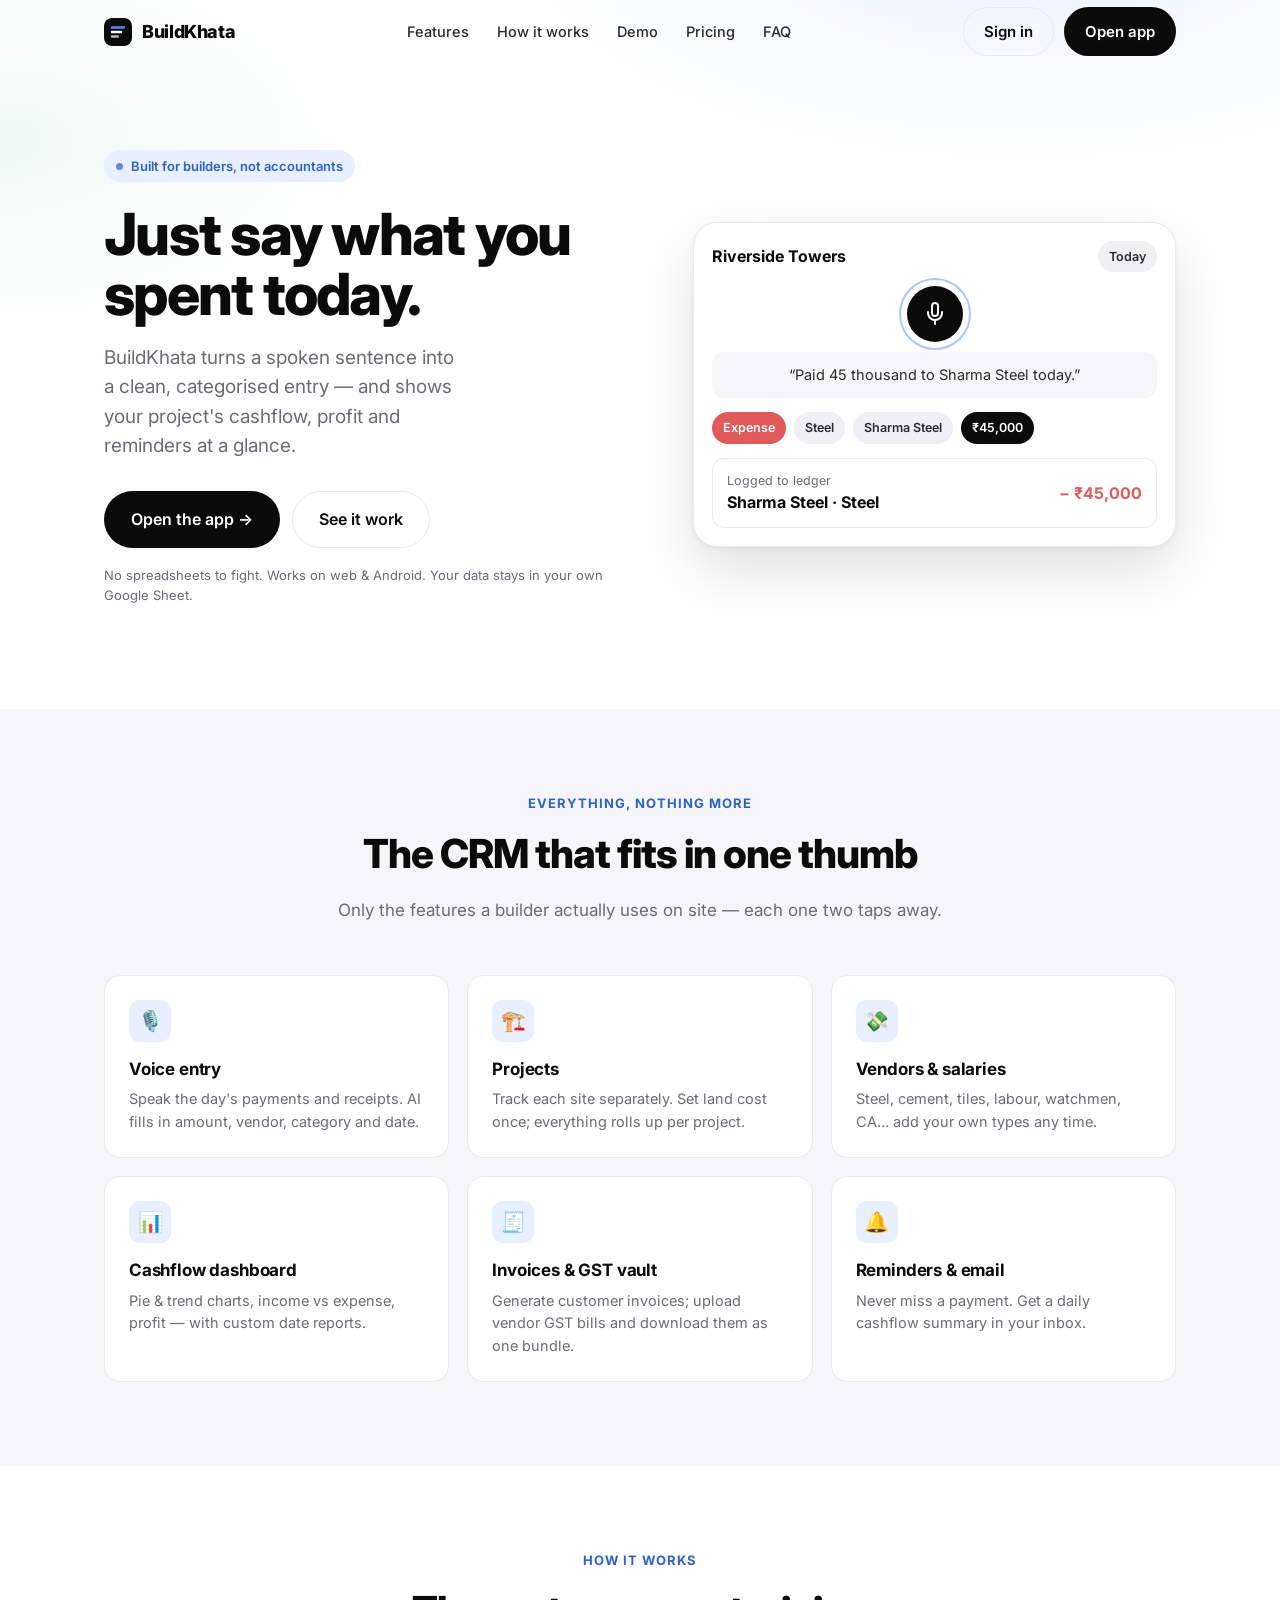
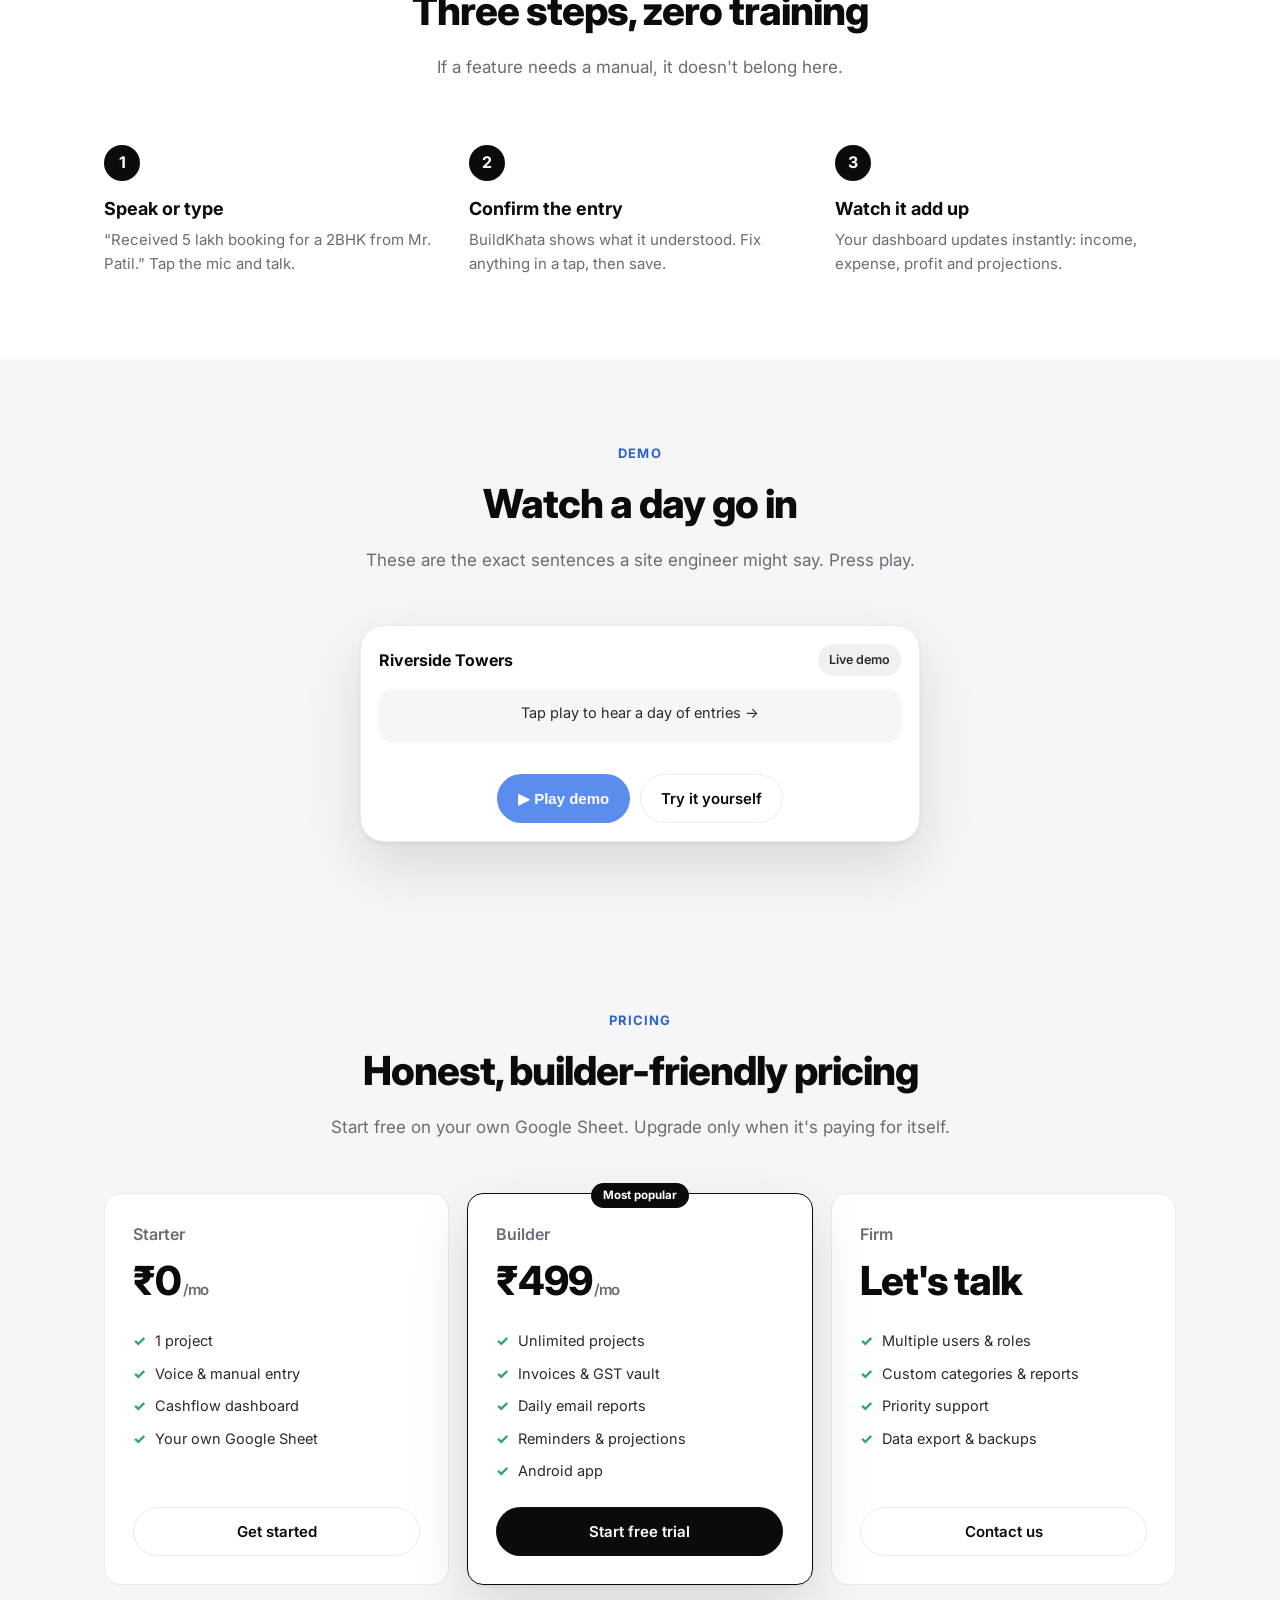
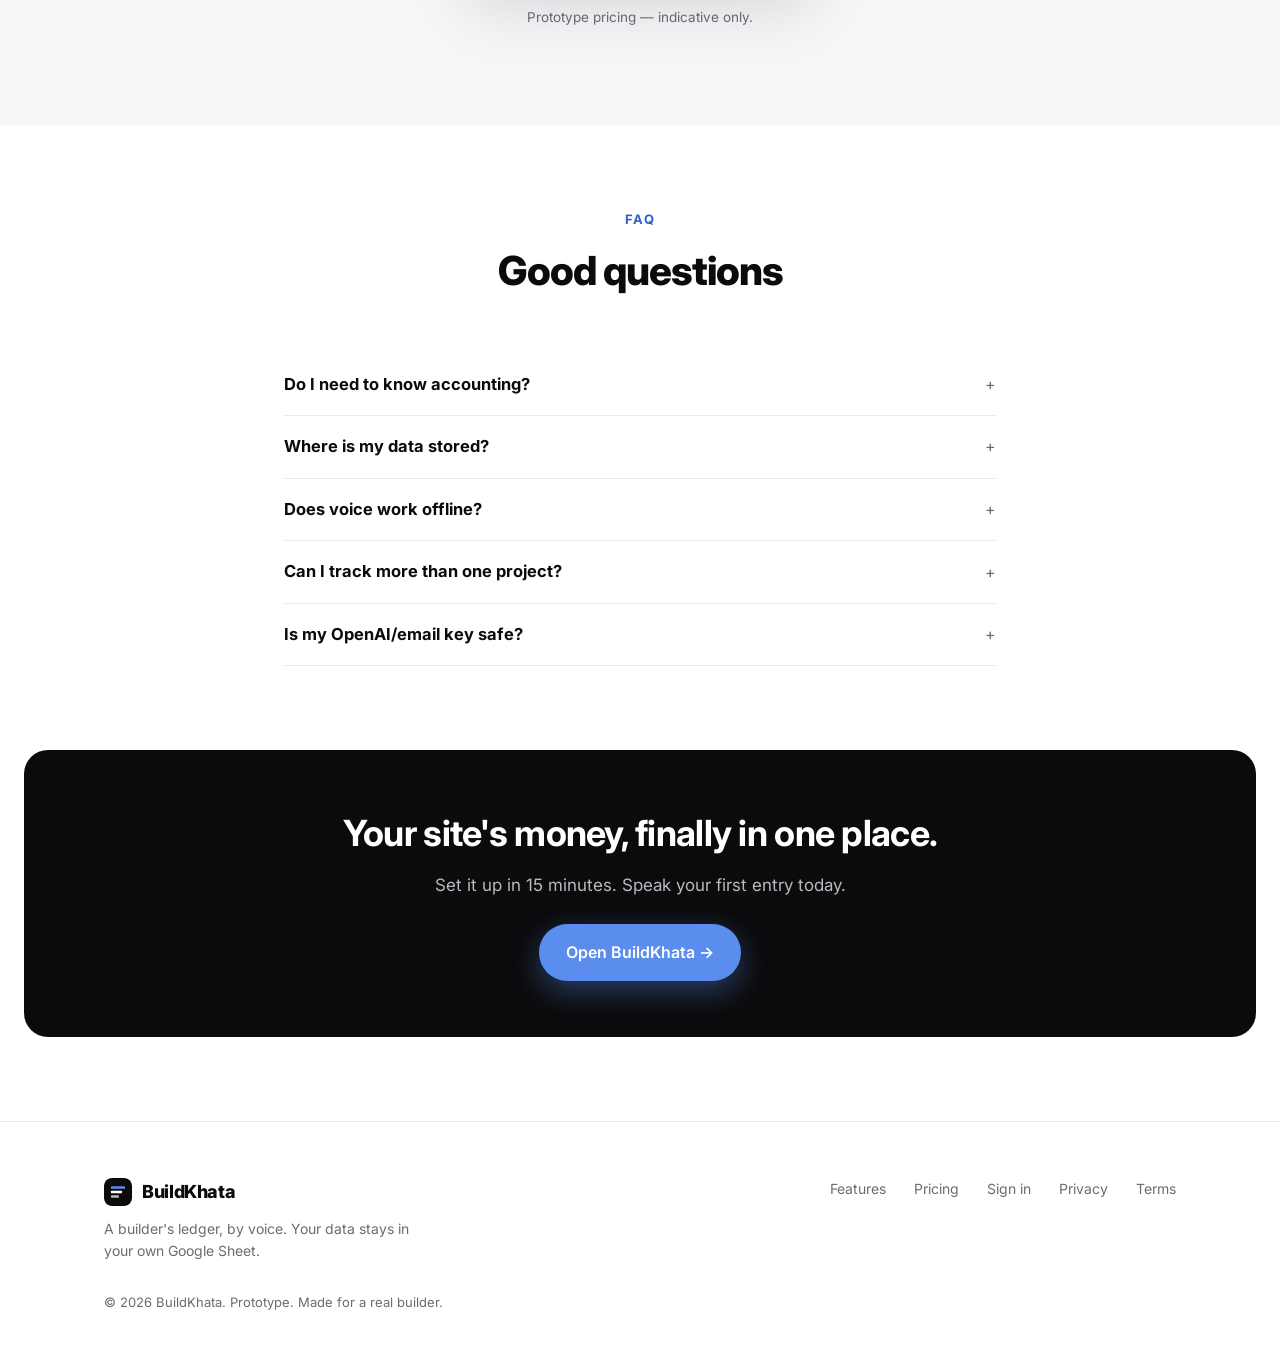
==== commit dcaace21: "Deploy BuildKhata webapp Co-Authored-By: Claude Opus 4.8 <noreply@anthropic.com>" ====
--- a/index.html
+++ b/index.html
@@ -1,1179 +1,211 @@
-<!DOCTYPE html>
+<!doctype html>
 <html lang="en">
 <head>
-  	<meta name="robots" content="index, follow">
-	<meta name="theme-color" content="#0f3d2e">
-	<meta property="og:title" content="CloakAI – Invisible Interview Assistant">
-	<meta property="og:description" content="A stealth AI assistant for interview preparation and productivity.">
-
-    <meta charset="UTF-8">
-    <meta name="viewport" content="width=device-width, initial-scale=1.0">
-    <title>CloakAI - The Invisible Interview Assistant</title>
-    <script>
-        // Analytics-safe event tracking
-        window.trackEvent = function(category, action, label) {
-            console.log(`[Analytics] ${category}: ${action} ${label || ''}`);
-            // In a real scenario, this would send data to a privacy-first analytics endpoint
-        }
-    </script>
-    <style>
-        :root {
-            --primary-green: #0f3d2e;
-            --accent-green: #2ecc71;
-            --glow-green: #00ff88;
-            --dark-bg: #050a07;
-            --text-color: #e0e0e0;
-            --card-bg: rgba(15, 61, 46, 0.6);
-            --glass-border: 1px solid rgba(46, 204, 113, 0.3);
-        }
-
-        * {
-            margin: 0;
-            padding: 0;
-            box-sizing: border-box;
-            font-family: 'Segoe UI', Tahoma, Geneva, Verdana, sans-serif;
-        }
-
-        body {
-            background-color: var(--dark-bg);
-            color: var(--text-color);
-            overflow-x: hidden;
-            min-height: 100vh;
-            position: relative;
-        }
-
-        /* Moving Background */
-        .bg-animation {
-            position: fixed;
-            top: 0;
-            left: 0;
-            width: 100%;
-            height: 100%;
-            z-index: -1;
-            background:
-                radial-gradient(circle at 50% 50%, rgba(15, 61, 46, 0.4) 0%, transparent 60%),
-                linear-gradient(0deg, var(--dark-bg) 0%, #0a1410 100%);
-            overflow: hidden;
-        }
-
-        .fog {
-            position: absolute;
-            width: 200%;
-            height: 200%;
-            background: url('data:image/svg+xml;utf8,%3Csvg viewBox="0 0 200 200" xmlns="http://www.w3.org/2000/svg"%3E%3Cfilter id="noiseFilter"%3E%3CfeTurbulence type="fractalNoise" baseFrequency="0.65" numOctaves="3" stitchTiles="stitch"/%3E%3C/filter%3E%3Crect width="100%25" height="100%25" filter="url(%23noiseFilter)" opacity="0.05"/%3E%3C/svg%3E');
-            animation: drift 60s linear infinite;
-            opacity: 0.3;
-        }
-
-        @keyframes drift {
-            0% { transform: translate(-50%, -50%) rotate(0deg); }
-            100% { transform: translate(0, 0) rotate(360deg); }
-        }
-
-        .particle {
-            position: absolute;
-            background: var(--glow-green);
-            border-radius: 50%;
-            opacity: 0.3;
-            animation: float 10s infinite ease-in-out;
-        }
-
-        @keyframes float {
-            0%, 100% { transform: translateY(0) translateX(0); opacity: 0; }
-            50% { opacity: 0.5; }
-            100% { transform: translateY(-100px) translateX(50px); opacity: 0; }
-        }
-
-        /* Layout */
-        .container {
-            max-width: 1200px;
-            margin: 0 auto;
-            padding: 20px;
-            position: relative;
-            z-index: 1;
-        }
-
-        header {
-            display: flex;
-            justify-content: space-between;
-            align-items: center;
-            padding: 20px 0;
-            margin-bottom: 40px;
-        }
-
-        .logo {
-            font-size: 2rem;
-            font-weight: bold;
-            color: var(--glow-green);
-            text-shadow: 0 0 10px var(--accent-green);
-            display: flex;
-            align-items: center;
-            gap: 10px;
-        }
-
-        .logo svg {
-            width: 40px;
-            height: 40px;
-            fill: var(--glow-green);
-        }
-
-        nav a {
-            color: var(--text-color);
-            text-decoration: none;
-            margin-left: 20px;
-            transition: color 0.3s;
-            font-weight: 500;
-        }
-
-        nav a:hover {
-            color: var(--glow-green);
-        }
-
-        /* Hero Section */
-        .hero {
-            text-align: center;
-            padding: 100px 20px;
-            perspective: 1000px;
-        }
-
-        .hero h1 {
-            font-size: 4.5rem;
-            margin-bottom: 10px;
-            background: linear-gradient(to right, #fff, var(--glow-green));
-            -webkit-background-clip: text;
-            -webkit-text-fill-color: transparent;
-            animation: titleFade 1.5s ease-out;
-            letter-spacing: -1px;
-        }
-
-        .hero p {
-            font-size: 1.5rem;
-            margin-bottom: 50px;
-            color: #ccc;
-            max-width: 700px;
-            margin-left: auto;
-            margin-right: auto;
-            font-weight: 300;
-        }
-
-        .cta-button {
-            display: inline-block;
-            padding: 15px 40px;
-            background: linear-gradient(45deg, var(--primary-green), var(--accent-green));
-            color: white;
-            text-decoration: none;
-            border-radius: 30px;
-            font-weight: bold;
-            font-size: 1.2rem;
-            box-shadow: 0 0 20px rgba(46, 204, 113, 0.4);
-            transition: transform 0.3s, box-shadow 0.3s;
-            border: 1px solid var(--glow-green);
-            position: relative;
-            overflow: hidden;
-        }
-
-        .cta-button:hover {
-            transform: translateY(-5px) scale(1.05);
-            box-shadow: 0 0 40px rgba(46, 204, 113, 0.6);
-        }
-
-        .cta-button::after {
-            content: '';
-            position: absolute;
-            top: -50%;
-            left: -50%;
-            width: 200%;
-            height: 200%;
-            background: linear-gradient(to right, transparent, rgba(255,255,255,0.3), transparent);
-            transform: rotate(45deg);
-            animation: shine 3s infinite;
-        }
-
-        @keyframes shine {
-            0% { transform: translateX(-100%) rotate(45deg); }
-            100% { transform: translateX(100%) rotate(45deg); }
-        }
-
-        /* 3D Card Effect for Features */
-        .features-grid {
-            display: grid;
-            grid-template-columns: repeat(auto-fit, minmax(300px, 1fr));
-            gap: 30px;
-            margin: 60px 0;
-        }
-
-        .feature-card {
-            background: var(--card-bg);
-            padding: 30px;
-            border-radius: 15px;
-            border: var(--glass-border);
-            backdrop-filter: blur(10px);
-            transition: transform 0.4s, box-shadow 0.4s;
-            transform-style: preserve-3d;
-            position: relative;
-          	text-align: center;
-        }
-
-        .feature-card:hover {
-            transform: translateY(-10px) rotateX(5deg);
-            box-shadow: 0 15px 30px rgba(0,0,0,0.5);
-            border-color: var(--glow-green);
-        }
-
-        .feature-icon {
-            font-size: 2.5rem;
-            margin-bottom: 20px;
-            color: var(--glow-green);
-          	justify-content: center;
-    		align-items: center;
-        }
-
-        .feature-title {
-            font-size: 1.3rem;
-            margin-bottom: 10px;
-            color: white;
-          	text-align: center;
-        }
-
-        /* Pricing */
-        .pricing-section {
-            margin: 80px 0;
-            text-align: center;
-        }
-
-        .pricing-grid {
-            display: grid;
-            grid-template-columns: repeat(auto-fit, minmax(250px, 1fr));
-            gap: 20px;
-            margin-top: 40px;
-        }
-
-        .pricing-card {
-            background: linear-gradient(180deg, rgba(15, 61, 46, 0.8) 0%, rgba(5, 10, 7, 0.8) 100%);
-            padding: 40px 20px;
-            border-radius: 20px;
-            border: 1px solid #333;
-            transition: 0.3s;
-            position: relative;
-            overflow: hidden;
-        }
-
-        .pricing-card.popular {
-            border-color: var(--glow-green);
-            box-shadow: 0 0 20px rgba(46, 204, 113, 0.2);
-        }
-
-        .pricing-card:hover {
-            transform: scale(1.03);
-        }
-
-        .price {
-            font-size: 2.5rem;
-            font-weight: bold;
-            color: var(--glow-green);
-            margin: 20px 0;
-        }
-
-        .price span {
-            font-size: 1rem;
-            color: #aaa;
-        }
-
-        /* Reviews */
-        .reviews-section {
-            margin: 80px 0;
-        }
-
-        .review-card {
-            background: rgba(255, 255, 255, 0.05);
-            padding: 20px;
-            border-radius: 10px;
-            margin-bottom: 20px;
-            border-left: 3px solid var(--accent-green);
-          	text-align: center;
-        }
-
-        .stars {
-            color: #f1c40f;
-            margin-bottom: 10px;
-          	display: flex;
-    		justify-content: center;
-        }
-
-        /* FAQ */
-        .faq-section {
-            margin: 80px 0;
-            max-width: 800px;
-            margin-left: auto;
-            margin-right: auto;
-        }
-
-        .faq-item {
-            margin-bottom: 15px;
-            border-bottom: 1px solid rgba(255,255,255,0.1);
-        }
-
-        .faq-question {
-            padding: 15px;
-            cursor: pointer;
-            font-weight: bold;
-            display: flex;
-            justify-content: space-between;
-            align-items: center;
-        }
-
-        .faq-answer {
-            padding: 0 15px 15px 15px;
-            color: #aaa;
-            display: none;
-        }
-
-        .faq-item.active .faq-answer {
-            display: block;
-        }
-
-        .faq-item.active .faq-question {
-            color: var(--glow-green);
-        }
-
-        /* Footer */
-        footer {
-            background: rgba(0,0,0,0.8);
-            padding: 40px 20px;
-            margin-top: 60px;
-            border-top: 1px solid #333;
-            text-align: center;
-        }
-
-        .footer-links {
-            display: flex;
-            justify-content: center;
-            gap: 30px;
-            margin-bottom: 20px;
-            flex-wrap: wrap;
-        }
-
-        .footer-links a {
-            color: #aaa;
-            text-decoration: none;
-            font-size: 0.9rem;
-            transition: 0.3s;
-        }
-
-        .footer-links a:hover {
-            color: var(--glow-green);
-        }
-
-        /* Page Sections (Hidden by default) */
-        /* REPLACED WITH MODAL STYLES */
-        .modal-overlay {
-            display: none;
-            position: fixed;
-            top: 0;
-            left: 0;
-            width: 100%;
-            height: 100%;
-            background: rgba(0, 0, 0, 0.85);
-            z-index: 1000;
-            justify-content: center;
-            align-items: center;
-            backdrop-filter: blur(5px);
-        }
-
-        .modal-overlay.active {
-            display: flex;
-        }
-
-        .modal-content {
-            background: var(--dark-bg);
-            border: 1px solid var(--glow-green);
-            padding: 40px;
-            border-radius: 15px;
-            max-width: 800px;
-            width: 90%;
-            max-height: 90vh;
-            overflow-y: auto;
-            position: relative;
-            box-shadow: 0 0 50px rgba(46, 204, 113, 0.2);
-            animation: modalPop 0.3s ease-out;
-        }
-
-        /* Custom Scrollbar for modal */
-        .modal-content::-webkit-scrollbar {
-            width: 8px;
-        }
-        .modal-content::-webkit-scrollbar-track {
-            background: rgba(0,0,0,0.3);
-        }
-        .modal-content::-webkit-scrollbar-thumb {
-            background: var(--primary-green);
-            border-radius: 4px;
-        }
-        .modal-content::-webkit-scrollbar-thumb:hover {
-            background: var(--accent-green);
-        }
-
-        @keyframes modalPop {
-            from { transform: scale(0.8); opacity: 0; }
-            to { transform: scale(1); opacity: 1; }
-        }
-
-        .close-modal {
-            position: absolute;
-            top: 20px;
-            right: 20px;
-            font-size: 2rem;
-            color: #aaa;
-            cursor: pointer;
-            transition: 0.3s;
-            background: none;
-            border: none;
-            line-height: 1;
-            z-index: 10;
-        }
-
-        .close-modal:hover {
-            color: var(--glow-green);
-        }
-
-        /* Animations */
-        @keyframes titleFade {
-            from { opacity: 0; transform: translateY(20px); }
-            to { opacity: 1; transform: translateY(0); }
-        }
-
-        /* --- NEW COOL FEATURES --- */
-
-        /* 1. Cursor Glow Effect */
-        .cursor-glow {
-            position: fixed;
-            width: 600px;
-            height: 600px;
-            background: radial-gradient(circle, rgba(46, 204, 113, 0.08) 0%, transparent 70%);
-            border-radius: 50%;
-            pointer-events: none;
-            transform: translate(-50%, -50%);
-            z-index: 0;
-            transition: opacity 0.3s;
-            mix-blend-mode: screen;
-        }
-
-        /* 2. Glitch Effect for Hero Title */
-        .glitch-wrapper {
-            display: inline-block;
-            position: relative;
-            max-width: 100%;
-        }
-
-        .glitch {
-            position: relative;
-            color: white;
-            font-size: 5rem; /* Increased for impact */
-            font-weight: 800;
-            word-wrap: break-word;
-            letter-spacing: -2px;
-        }
-
-        .glitch::before,
-        .glitch::after {
-            content: attr(data-text);
-            position: absolute;
-            top: 0;
-            left: 0;
-            width: 100%;
-            height: 100%;
-            background: var(--dark-bg);
-        }
-
-        .glitch::before {
-            left: 2px;
-            text-shadow: -2px 0 #ff00c1;
-            clip: rect(44px, 450px, 56px, 0);
-            animation: glitch-anim 5s infinite linear alternate-reverse;
-        }
-
-        .glitch::after {
-            left: -2px;
-            text-shadow: -2px 0 #00fff9;
-            clip: rect(44px, 450px, 56px, 0);
-            animation: glitch-anim2 5s infinite linear alternate-reverse;
-        }
-
-
-        @keyframes glitch-anim {
-            0% { clip: rect(30px, 9999px, 10px, 0); }
-            5% { clip: rect(80px, 9999px, 90px, 0); }
-            10% { clip: rect(30px, 9999px, 10px, 0); }
-            15% { clip: rect(90px, 9999px, 20px, 0); }
-            20% { clip: rect(10px, 9999px, 80px, 0); }
-            25% { clip: rect(50px, 9999px, 90px, 0); }
-            30% { clip: rect(20px, 9999px, 40px, 0); }
-            35% { clip: rect(70px, 9999px, 30px, 0); }
-            40% { clip: rect(60px, 9999px, 10px, 0); }
-            45% { clip: rect(20px, 9999px, 50px, 0); }
-            50% { clip: rect(90px, 9999px, 70px, 0); }
-            55% { clip: rect(10px, 9999px, 30px, 0); }
-            60% { clip: rect(50px, 9999px, 20px, 0); }
-            65% { clip: rect(30px, 9999px, 80px, 0); }
-            70% { clip: rect(80px, 9999px, 40px, 0); }
-            75% { clip: rect(40px, 9999px, 90px, 0); }
-            80% { clip: rect(20px, 9999px, 60px, 0); }
-            85% { clip: rect(70px, 9999px, 10px, 0); }
-            90% { clip: rect(10px, 9999px, 50px, 0); }
-            95% { clip: rect(60px, 9999px, 30px, 0); }
-            100% { clip: rect(30px, 9999px, 70px, 0); }
-        }
-
-        @keyframes glitch-anim2 {
-            0% { clip: rect(10px, 9999px, 50px, 0); }
-            5% { clip: rect(60px, 9999px, 20px, 0); }
-            10% { clip: rect(20px, 9999px, 80px, 0); }
-            15% { clip: rect(80px, 9999px, 10px, 0); }
-            20% { clip: rect(40px, 9999px, 60px, 0); }
-            25% { clip: rect(70px, 9999px, 30px, 0); }
-            30% { clip: rect(30px, 9999px, 90px, 0); }
-            35% { clip: rect(90px, 9999px, 40px, 0); }
-            40% { clip: rect(10px, 9999px, 70px, 0); }
-            45% { clip: rect(50px, 9999px, 20px, 0); }
-            50% { clip: rect(20px, 9999px, 60px, 0); }
-            55% { clip: rect(60px, 9999px, 10px, 0); }
-            60% { clip: rect(80px, 9999px, 50px, 0); }
-            65% { clip: rect(10px, 9999px, 30px, 0); }
-            70% { clip: rect(40px, 9999px, 80px, 0); }
-            75% { clip: rect(90px, 9999px, 20px, 0); }
-            80% { clip: rect(30px, 9999px, 70px, 0); }
-            85% { clip: rect(70px, 9999px, 40px, 0); }
-            90% { clip: rect(50px, 9999px, 90px, 0); }
-            95% { clip: rect(20px, 9999px, 10px, 0); }
-            100% { clip: rect(60px, 9999px, 50px, 0); }
-        }
-
-        /* 3. Scroll Reveal Animation */
-        .reveal {
-            opacity: 0;
-            transform: translateY(50px);
-            transition: all 0.8s cubic-bezier(0.5, 0, 0, 1);
-        }
-
-        .reveal.active {
-            opacity: 1;
-            transform: translateY(0);
-        }
-
-      	/* Demo Video Section */
-		.demo-section {
-    		margin: 20px 0;
-    		text-align: center;
-		}
-
-		.demo-wrapper {
-    		max-width: 900px;
-    		margin: 40px auto 0;
-    		padding: 25px;
-    		background: linear-gradient(
-        		180deg,
-        		rgba(15, 61, 46, 0.6),
-        		rgba(5, 10, 7, 0.8)
-    		);
-    		border-radius: 20px;
-    		border: 1px solid rgba(46, 204, 113, 0.4);
-    		box-shadow: 0 0 40px rgba(46, 204, 113, 0.15);
-    		backdrop-filter: blur(10px);
-    		position: relative;
-		}
-
-		.demo-wrapper::before {
-    		content: "";
-    		position: absolute;
-    		inset: -1px;
-    		border-radius: 20px;
-    		background: linear-gradient(
-        		120deg,
-        		transparent,
-        		rgba(0, 255, 136, 0.25),
-        		transparent
-    		);
-    		opacity: 0.6;
-    		pointer-events: none;
-		}
-
-		.demo-video {
-    		position: relative;
-    		padding-top: 56.25%; /* 16:9 */
-    		border-radius: 14px;
-    		overflow: hidden;
-    		background: #000;
-		}
-
-		.demo-video iframe,
-		.demo-video video {
-    		position: absolute;
-    		top: 0;
-    		left: 0;
-    		width: 100%;
-    		height: 100%;
-    		border: none;
-		}
-
-		.demo-caption {
-    		margin-top: 25px;
-    		color: #aaa;
-    		font-size: 0.95rem;
-    		line-height: 1.6;
-		}
-
-		.demo-caption span {
-    		color: var(--glow-green);
-    		font-weight: 600;
-		}
-
-		/* Mobile polish */
-		@media (max-width: 768px) {
-    		.demo-wrapper {
-        		padding: 18px;
-    		}
-		}
-
-        /* Responsive */
-        @media (max-width: 768px) {
-            .hero h1 { font-size: 2.5rem; }
-            .glitch { font-size: 2.2rem; }
-            .features-grid { grid-template-columns: 1fr; }
-            header { flex-direction: column; gap: 20px; }
-            nav { display: flex; flex-wrap: wrap; justify-content: center; gap: 10px; }
-            nav a { margin: 0 10px; }
-
-            /* Enhanced Mobile Styles */
-            .container { padding: 15px; }
-            .pricing-grid { grid-template-columns: 1fr; }
-            .modal-content { width: 95%; padding: 25px; margin: 10px; max-height: 85vh; }
-            .cursor-glow { display: none; } /* Hide cursor glow on mobile */
-            .cta-button { width: 100%; text-align: center; padding: 15px 20px; }
-        }
-		@media (max-width: 480px) {
-    		.process-diagram svg {
-        		height: 220px;
-    		}
-		}
-
-        /* Typing Cursor */
-        .typing-cursor::after {
-            content: '|';
-            animation: blink 1s step-start infinite;
-            color: var(--glow-green);
-        }
-        @keyframes blink { 50% { opacity: 0; } }
-
-    </style>
+<meta charset="utf-8"/>
+<meta name="viewport" content="width=device-width,initial-scale=1"/>
+<title>BuildKhata — a builder's ledger, by voice</title>
+<meta name="description" content="BuildKhata is a dead-simple CRM for builders and contractors. Speak what you earned or spent on site today — it logs, categorises and charts your project cashflow."/>
+<meta name="theme-color" content="#0B0B0C"/>
+<link rel="icon" href="assets/icons/icon.svg"/>
+<link rel="apple-touch-icon" href="assets/icons/icon.svg"/>
+<link rel="manifest" href="manifest.webmanifest"/>
+<meta property="og:title" content="BuildKhata — a builder's ledger, by voice"/>
+<meta property="og:description" content="Speak what happened on site today. BuildKhata does the rest."/>
+<meta property="og:type" content="website"/>
+<link rel="preconnect" href="https://fonts.googleapis.com"/>
+<link rel="preconnect" href="https://fonts.gstatic.com" crossorigin/>
+<link href="https://fonts.googleapis.com/css2?family=Inter:wght@400;500;600;700;800&display=swap" rel="stylesheet"/>
+<link rel="stylesheet" href="css/site.css"/>
 </head>
 <body>
 
-    <!-- Background Elements -->
-    <div class="cursor-glow" id="cursor-glow"></div>
-    <div class="bg-animation">
-        <div class="fog"></div>
-    </div>
-    <div id="particles"></div>
-
-    <!-- Main Website Content -->
-    <div id="main-content">
-        <div class="container">
-            <header>
-                <div class="logo">
-                    <svg viewBox="0 0 24 24">
-                        <path d="M12 2C6.48 2 2 6.48 2 12s4.48 10 10 10 10-4.48 10-10S17.52 2 12 2zm0 18c-4.41 0-8-3.59-8-8s3.59-8 8-8 8 3.59 8 8-3.59 8-8 8zm-1-13h2v6h-2zm0 8h2v2h-2z"/>
-                        <path d="M12 1L3 5v6c0 5.55 3.84 10.74 9 12 5.16-1.26 9-6.45 9-12V5l-9-4zm0 10.99h7c-.53 4.12-3.28 7.79-7 8.94V12H5V6.3l7-3.11v8.8z" opacity=".3"/>
-                    </svg>
-                    CloakAI
-                </div>
-
-                <nav>
-                    <a href="#features">Features</a>
-                    <a href="#pricing">Pricing</a>
-                    <a href="#faq">FAQ</a>
-                    <a href="#" onclick="openModal('contact-modal'); return false;">Contact</a>
-                </nav>
-            </header>
-
-            <section class="hero">
-                <!-- Glitch Effect Applied Here -->
-                <div class="glitch-wrapper">
-                    <h1 class="glitch" data-text="Invisible Interview Assistant">Invisible Interview Assistant</h1>
-                </div>
-                <p><span id="typing-text"></span><span class="typing-cursor"></span></p>
-
-                <div style="margin-top: 40px;">
-                    <a href="https://drive.google.com/file/d/1pQne3_L6x1VIRJBxl0KI-4WEUm8jZZOe/view?usp=sharing" class="cta-button" onclick="trackEvent('Conversion', 'Download', 'Hero')">Download for Windows</a>
-                </div>
-
-                <p style="margin-top: 15px; font-size: 0.9rem; color: #888;">*License required to activate</p>
-            </section>
-
-          	<section id="demo" class="demo-section reveal">
-    <h2 style="font-size:2.6rem;">See CloakAI in Action</h2>
-    <p style="max-width:700px;margin:15px auto;color:#aaa;">
-        A quick walkthrough showing how CloakAI stays visually unobtrusive
-        while delivering real-time intelligent assistance.
-    </p>
-
-    <div class="demo-wrapper">
-        <div class="demo-video">
-            <!-- OPTION 1: YouTube / Vimeo Embed -->
-            <iframe
-                src="https://www.youtube.com/embed/YOUR_VIDEO_ID"
-                title="CloakAI Demo"
-                allow="accelerometer; autoplay; clipboard-write; encrypted-media; gyroscope; picture-in-picture"
-                allowfullscreen>
-            </iframe>
-
-            <!-- OPTION 2: MP4 SELF-HOSTED (comment iframe above and use this)
-            <video controls preload="metadata">
-                <source src="demo.mp4" type="video/mp4">
-            </video>
-            -->
-        </div>
-
-        <div class="demo-caption">
-            <span>Demo highlights:</span> Transparent overlay · F8 toggle ·
-            Push-to-listen · Instant AI responses · Zero screen-share visibility
-        </div>
-      	<div style="margin-top:30px;">
-    <a href="#pricing" class="cta-button"
-       onclick="trackEvent('Conversion','Watch Demo CTA')">
-        Get Access Now
-    </a>
-</div>
-
-    </div>
-</section>
-
-	
-              
-            <section id="features" class="features-grid reveal">
-                <div class="feature-card">
-                    <div class="feature-icon">👻</div>
-                    <h3 class="feature-title">Completely Hidden</h3>
-                    <p>Invisible to screenshare on Zoom, Google Meet, Teams, and Chime. Hidden from taskbar and tabs.</p>
-                </div>
-                <div class="feature-card">
-                    <div class="feature-icon">🧠</div>
-                    <h3 class="feature-title">Intelligent</h3>
-                    <p>Powered by the latest AI models. Solves complex algorithms instantly.</p>
-                </div>
-                <div class="feature-card">
-                    <div class="feature-icon">⌨️</div>
-                    <h3 class="feature-title">Stealth Controls</h3>
-                    <p>Toggle visibility instantly with F8. Close immediately with ESC. Draggable transparent window.</p>
-                </div>
-                <div class="feature-card">
-                    <div class="feature-icon">🎧</div>
-                    <h3 class="feature-title">Audio Support</h3>
-                    <p>Listens through headphones and microphone. Captures questions without typing.</p>
-                </div>
-                <div class="feature-card">
-                    <div class="feature-icon">🛡️</div>
-                    <h3 class="feature-title">Secure</h3>
-                    <p>Privacy-first architecture. Your data never leaves the session.</p>
-                </div>
-                <div class="feature-card">
-                    <div class="feature-icon">💻</div>
-                    <h3 class="feature-title">Windows Native</h3>
-                    <p>Fully compatible with Windows machines. Lightweight and efficient.</p>
-                </div>
-            </section>
-
-            <section id="pricing" class="pricing-section reveal">
-                <h2 style="font-size: 2.5rem; margin-bottom: 20px;">Simple Pricing</h2>
-                <p>Pay As You Go. No subscriptions, no hidden fees.</p>
-
-                <div class="pricing-grid">
-                    <div class="pricing-card">
-                        <h3>Quick Session</h3>
-                        <div class="price">₹1,000 <span>/ 2 Hours</span></div>
-                        <p>Perfect for a single interview round.</p>
-                        <button class="cta-button" style="margin-top: 20px; font-size: 1rem; padding: 10px 20px;" onclick="trackEvent('Checkout', 'Select Plan', '2 Hours')">Select</button>
-                    </div>
-                    <div class="pricing-card popular">
-                        <div style="position: absolute; top: 0; right: 0; background: var(--accent-green); color: #000; padding: 5px 15px; font-size: 0.8rem; font-weight: bold;">POPULAR</div>
-                        <h3>Full Day</h3>
-                        <div class="price">₹2,000 <span>/ 1 Day</span></div>
-                        <p>Ideal for multiple rounds in a day.</p>
-                        <button class="cta-button" style="margin-top: 20px; font-size: 1rem; padding: 10px 20px;" onclick="trackEvent('Checkout', 'Select Plan', '1 Day')">Select</button>
-                    </div>
-                    <div class="pricing-card">
-                        <h3>3 Day Pass</h3>
-                        <div class="price">₹3,000 <span>/ 3 Days</span></div>
-                        <p>Great for interview marathons.</p>
-                        <button class="cta-button" style="margin-top: 20px; font-size: 1rem; padding: 10px 20px;" onclick="trackEvent('Checkout', 'Select Plan', '3 Days')">Select</button>
-                    </div>
-                    <div class="pricing-card">
-                        <h3>Weekly Access</h3>
-                        <div class="price">₹5,000 <span>/ 1 Week</span></div>
-                        <p>Best value for active job seekers.</p>
-                        <button class="cta-button" style="margin-top: 20px; font-size: 1rem; padding: 10px 20px;" onclick="trackEvent('Checkout', 'Select Plan', '1 Week')">Select</button>
-                    </div>
-                </div>
-
-                <div style="margin-top: 80px; background: rgba(255,255,255,0.02); padding: 40px; border-radius: 20px; border: 1px solid rgba(255,255,255,0.05);">
-                    <h3 style="margin-bottom: 30px;">How It Works</h3>
-
-                    <!-- License Verification Diagram (SVG Animated) -->
-                    <div class="process-diagram" style="overflow-x: auto; padding: 20px 0;">
-                        <svg viewBox="0 0 800 150" xmlns="http://www.w3.org/2000/svg" style="min-width: 600px; margin: 0 auto; display: block;">
-                            <!-- Step 1: Payment -->
-                            <g transform="translate(100, 75)">
-                                <circle cx="0" cy="0" r="40" fill="rgba(46, 204, 113, 0.1)" stroke="var(--glow-green)" stroke-width="2" />
-                                <text x="0" y="5" text-anchor="middle" font-size="24">💳</text>
-                                <text x="0" y="60" text-anchor="middle" fill="#aaa" font-size="12">Complete the Payment</text>
-                            </g>
-
-                            <!-- Arrow 1 -->
-                            <path d="M150 75 L250 75" stroke="var(--glow-green)" stroke-width="2" stroke-dasharray="5,5" fill="none">
-                                <animate attributeName="stroke-dashoffset" from="20" to="0" dur="1s" repeatCount="indefinite" />
-                            </path>
-
-                            <!-- Step 2: Email -->
-                            <g transform="translate(300, 75)">
-                                <circle cx="0" cy="0" r="40" fill="rgba(46, 204, 113, 0.1)" stroke="var(--glow-green)" stroke-width="2" />
-                                <text x="0" y="5" text-anchor="middle" font-size="24">📧</text>
-                                <text x="0" y="60" text-anchor="middle" fill="#aaa" font-size="12">Send transaction ID</text>
-                            </g>
-
-                            <!-- Arrow 2 -->
-                            <path d="M350 75 L450 75" stroke="var(--glow-green)" stroke-width="2" stroke-dasharray="5,5" fill="none">
-                                <animate attributeName="stroke-dashoffset" from="20" to="0" dur="1s" repeatCount="indefinite" />
-                            </path>
-
-                            <!-- Step 3: Activate -->
-                            <g transform="translate(500, 75)">
-                                <circle cx="0" cy="0" r="40" fill="rgba(46, 204, 113, 0.1)" stroke="var(--glow-green)" stroke-width="2" />
-                                <text x="0" y="5" text-anchor="middle" font-size="24">🔓</text>
-                                <text x="0" y="60" text-anchor="middle" fill="#aaa" font-size="12">Get the License Key</text>
-                            </g>
-
-                            <!-- Arrow 3 -->
-                            <path d="M550 75 L650 75" stroke="var(--glow-green)" stroke-width="2" stroke-dasharray="5,5" fill="none">
-                                <animate attributeName="stroke-dashoffset" from="20" to="0" dur="1s" repeatCount="indefinite" />
-                            </path>
-
-                            <!-- Step 4: Success -->
-                            <g transform="translate(700, 75)">
-                                <circle cx="0" cy="0" r="40" fill="rgba(46, 204, 113, 0.1)" stroke="var(--glow-green)" stroke-width="2" />
-                                <text x="0" y="5" text-anchor="middle" font-size="24">🚀</text>
-                                <text x="0" y="60" text-anchor="middle" fill="#aaa" font-size="12">Activate License</text>
-                            </g>
-                        </svg>
-                    </div>
-
-                    <div style="margin-top: 30px; text-align: center;">
-                        <p style="color: #aaa; margin-bottom: 15px;">Share your transaction ID to <a href="mailto:license@cloakai.in" style="color: var(--glow-green);">license@cloakai.in</a></p>
-                        <a href="#" onclick="openModal('email-modal'); trackEvent('Engagement', 'View Sample Email'); return false;" style="color: var(--accent-green); text-decoration: underline; font-size: 0.9rem;">View Sample Email Receipt</a>
-                    </div>
-                  <p style="font-size:0.8rem;color:#666;margin-top:10px;">License validity starts from first activation, not purchase time.</p>
-
-                </div>
-            </section>
-
-            <section class="reviews-section reveal">
-                <h2 style="text-align: center; margin-bottom: 40px;">What Users Say</h2>
-                <div class="features-grid">
-                    <div class="review-card">
-                        <div class="stars">★★★★★</div>
-                        <p>"Absolutely a lifesaver. The transparency feature is genius, I could read the answers while looking directly at the camera. Got the offer!"</p>
-                        <p style="margin-top: 10px; font-weight: bold; color: #888;">- Rahul S.</p>
-                    </div>
-                    <div class="review-card">
-                        <div class="stars">★★★★★</div>
-                        <p>"I was worried about screenshare, but it really is invisible. Tested it with Zoom and Teams, works perfectly. The F8 toggle is super fast."</p>
-                        <p style="margin-top: 10px; font-weight: bold; color: #888;">- Priya M.</p>
-                    </div>
-                    <div class="review-card">
-                        <div class="stars">★★★★★</div>
-                        <p>"Worth every rupee. The 2-hour plan was exactly what I needed for my final round. The AI understood the complex system design question easily."</p>
-                        <p style="margin-top: 10px; font-weight: bold; color: #888;">- Amit K.</p>
-                    </div>
-                    <div class="review-card">
-                        <div class="stars">★★★★★</div>
-                        <p>"Cleared a senior-level interview with confidence! The system design helper was spot on. It even suggested trade-offs I hadn't thought of. Best investment ever."</p>
-                        <p style="margin-top: 10px; font-weight: bold; color: #888;">- Ankit R.</p>
-                    </div>
-                    <div class="review-card">
-                        <div class="stars">★★★★★</div>
-                        <p>"Used it for Amazon leadership principles round and the coding round. The way it stays hidden in the taskbar is magic. No one had a clue."</p>
-                        <p style="margin-top: 10px; font-weight: bold; color: #888;">- Sarah J.</p>
-                    </div>
-                    <div class="review-card">
-                        <div class="stars">★★★★★</div>
-                        <p>"I was skeptical about the 'transparent screen' claim, but it's legit. I could read the code solution while maintaining eye contact."</p>
-                        <p style="margin-top: 10px; font-weight: bold; color: #888;">- David C.</p>
-                    </div>
-                </div>
-            </section>
-
-            <section id="faq" class="faq-section reveal">
-                <h2 style="text-align: center; margin-bottom: 40px;">Frequently Asked Questions</h2>
-
-                <div class="faq-item">
-                    <div class="faq-question">Is it really invisible during screenshare?</div>
-                    <div class="faq-answer">Yes, CloakAI uses advanced overlay technology that is not captured by screenshare tools like Zoom, Google Meet, or Teams. It is only visible to your eyes on your physical screen.</div>
-                </div>
-                <div class="faq-item">
-                    <div class="faq-question">Does it work on Mac?</div>
-                    <div class="faq-answer">Currently, CloakAI is compatible with Windows machines only.</div>
-                </div>
-                <div class="faq-item">
-                    <div class="faq-question">Can I get a refund if I don't use it?</div>
-                    <div class="faq-answer">No, as per our terms, all sales are final. Please check the Terms and Conditions for more details on our no-refund policy.</div>
-                </div>
-                <div class="faq-item">
-                    <div class="faq-question">How fast is the support?</div>
-                    <div class="faq-answer">We offer 24/7 support. If you face any issues during your interview, our team is available to assist immediately.</div>
-                </div>
-                <div class="faq-item">
-                    <div class="faq-question">Does it support coding challenges like LeetCode?</div>
-                    <div class="faq-answer">Yes, the AI is specifically trained on competitive programming problems and can assist with complex algorithms, data structures, and system design questions in real-time.</div>
-                </div>
-                <div class="faq-item">
-                    <div class="faq-question">What if I have to share my "Entire Screen"?</div>
-                    <div class="faq-answer">CloakAI is designed to be overlay-proof. Even if you share your "Entire Screen" instead of just a window, the overlay remains invisible to the viewer and is only visible to you on your physical monitor.</div>
-                </div>
-                <div class="faq-item">
-                    <div class="faq-question">Can I use one license on multiple laptops?</div>
-                    <div class="faq-answer">No, for security reasons, the license is locked to a single machine (HWID locked). If you need to use it on a different device, you will need to purchase a separate license.</div>
-                </div>
-                <div class="faq-item">
-                    <div class="faq-question">How exactly does it listen to the interviewer?</div>
-                    <div class="faq-answer">It uses a smart "Push-to-Listen" mechanism. Manual Push-to-Listen control ensures audio is captured only when YOU choose. No continuous recording. No background listening. You simply hold the <strong>Alt</strong> key while the interviewer is asking the question. As soon as you release the key, the tool stops listening, transcribes the audio, and generates the answer on your screen.</div>
-                </div>
-                <div class="faq-item">
-                    <div class="faq-question">Is there a delay in getting the answer?</div>
-                    <div class="faq-answer">The response time depends on the length of the audio captured. If you hold the Alt key for a very long time, it takes a moment to transcribe and process. To minimize delay, we recommend pressing Alt only during the core part of the question.</div>
-                </div>
-                <div class="faq-item">
-                    <div class="faq-question">Is there a free trial available?</div>
-                    <div class="faq-answer">We do not offer free trials due to high server costs. However, we recommend trying the "Quick Session" (2 Hours) plan for ₹1,000 to test the capabilities before committing to a longer plan.</div>
-                </div>
-            </section>
-
-            <footer>
-                <div class="footer-links">
-                    <a href="#" onclick="openModal('terms-modal'); return false;">Terms & Conditions</a>
-                    <a href="#" onclick="openModal('privacy-modal'); return false;">Privacy Policy</a>
-                    <a href="#" onclick="openModal('contact-modal'); return false;">Contact Us</a>
-                </div>
-                <p>&copy; 2025 CloakAI. All rights reserved.</p>
-                <p style="font-size: 0.8rem; color: #555; margin-top: 10px;">license@cloakai.in</p>
-              	<p style="font-size:0.75rem;color:#555;">CloakAI is an assistive productivity tool. Users are responsible for compliance with interview rules.</p>
-            </footer>
-        </div>
-    </div>
-
-    <!-- Modals -->
-
-    <!-- Fake Email Invoice Modal -->
-    <div id="email-modal" class="modal-overlay" onclick="closeModal(event, 'email-modal')">
-        <div class="modal-content" style="max-width: 600px; background: #f9f9f9; color: #333; padding: 0; overflow: hidden;">
-            <div style="background: #fff; padding: 20px; border-bottom: 1px solid #eee; display: flex; justify-content: space-between; align-items: center;">
-                <div>
-                    <div style="font-weight: bold; font-size: 1.1rem;">Your CloakAI License Key</div>
-                    <div style="color: #666; font-size: 0.85rem; margin-top: 5px;">From: CloakAI License Bot &lt;license@cloakai.in&gt;</div>
-                </div>
-                <button class="close-modal" onclick="closeModal(null, 'email-modal')" style="position: static; color: #333; font-size: 1.5rem;">&times;</button>
-            </div>
-            <div style="padding: 30px; font-family: 'Segoe UI', sans-serif; line-height: 1.6;">
-                <p>Hi there,</p>
-                <p>Thank you for choosing CloakAI. We've received your payment.</p>
-                <p>Here is your license key for the <strong>Full Day Pass</strong>:</p>
-
-                <div style="background: #e8f5e9; padding: 20px; border-radius: 8px; font-family: monospace; font-size: 1.4rem; text-align: center; margin: 25px 0; border: 2px dashed #2ecc71; color: #0f3d2e; font-weight: bold;">
-                    CLK-8X92-M4K1-P9L0
-                </div>
-
-                <p style="font-weight: bold;">How to activate:</p>
-                <ol style="margin-left: 20px; margin-bottom: 20px; color: #555;">
-                    <li>Open the CloakAI application on your Windows machine.</li>
-                    <li>Paste the key above when prompted.</li>
-                    <li>Press <strong>F8</strong> to toggle visibility.</li>
-                </ol>
-                <p>Good luck with your interview!</p>
-                <div style="margin-top: 30px; padding-top: 20px; border-top: 1px solid #eee; color: #999; font-size: 0.8rem;">
-                    Transaction ID: TXN_123456789<br>
-                    Date: Dec 31, 2025
-                </div>
-            </div>
-        </div>
-    </div>
-
-    <div id="terms-modal" class="modal-overlay" onclick="closeModal(event, 'terms-modal')">
-        <div class="modal-content">
-            <button class="close-modal" onclick="closeModal(null, 'terms-modal')">&times;</button>
-            <h2 style="color: var(--glow-green); margin-bottom: 20px; border-bottom: 1px solid #333; padding-bottom: 10px;">Terms and Conditions</h2>
-            <div style="line-height: 1.6; color: #ccc; text-align: left;">
-                <p style="margin-bottom: 15px;"><strong>Last Updated: December 2025</strong></p>
-
-              	<h3 style="color: white; margin-top: 20px; margin-bottom: 10px;">1. Interview Responsibility Disclaimer</h3>
-				<p>CloakAI is an assistive productivity tool intended for preparation, practice, and personal reference. Users are solely responsible for complying with the rules, policies, and guidelines of any interview, assessment, or organization. CloakAI does not encourage or endorse misrepresentation.
-				</p>
-
-                <h3 style="color: white; margin-top: 20px; margin-bottom: 10px;">2. Acceptance of Terms</h3>
-                <p>By downloading, installing, or using CloakAI ("the Software"), you agree to be bound by these Terms and Conditions. If you do not agree, do not use the Software.</p>
-
-                <h3 style="color: white; margin-top: 20px; margin-bottom: 10px;">3. License Grant</h3>
-                <p>CloakAI grants you a revocable, non-exclusive, non-transferable, limited license to use the Software solely for your personal, non-commercial purposes strictly in accordance with the terms of this Agreement.</p>
-
-                <h3 style="color: white; margin-top: 20px; margin-bottom: 10px;">4. Restrictions</h3>
-                <p>You agree not to, and you will not permit others to:</p>
-                <ul style="margin-left: 20px; margin-bottom: 10px; margin-top: 5px;">
-                    <li>License, sell, rent, lease, assign, distribute, transmit, host, outsource, disclose, or otherwise commercially exploit the Software.</li>
-                    <li>Modify, make derivative works of, disassemble, decrypt, reverse compile, or reverse engineer any part of the Software.</li>
-                    <li>Share your license key with any third party. Detection of simultaneous usage will result in immediate license termination.</li>
-                </ul>
-
-                <h3 style="color: white; margin-top: 20px; margin-bottom: 10px;">5. No Refund Policy</h3>
-                <p><strong>ALL SALES ARE FINAL.</strong> Due to the nature of digital goods and the immediate access to the license key, CloakAI does not offer refunds or credits for any purchase. Please ensure the software is compatible with your system (Windows OS) before purchasing.</p>
-
-                <h3 style="color: white; margin-top: 20px; margin-bottom: 10px;">6. Disclaimer of Warranties</h3>
-                <p>The Software is provided "AS IS" and "AS AVAILABLE" without warranty of any kind. We do not guarantee that the Software will be error-free or that it will work with every future update of third-party meeting platforms.</p>
-
-                <h3 style="color: white; margin-top: 20px; margin-bottom: 10px;">7. Limitation of Liability</h3>
-                <p>In no event shall CloakAI be liable for any direct, indirect, incidental, or consequential damages arising out of your use or inability to use the Software. We are not responsible for the outcome of any interview, meeting, or exam where the Software is used.</p>
-            </div>
-        </div>
-    </div>
-
-    <div id="privacy-modal" class="modal-overlay" onclick="closeModal(event, 'privacy-modal')">
-        <div class="modal-content">
-            <button class="close-modal" onclick="closeModal(null, 'privacy-modal')">&times;</button>
-            <h2 style="color: var(--glow-green); margin-bottom: 20px; border-bottom: 1px solid #333; padding-bottom: 10px;">Privacy Policy</h2>
-            <div style="line-height: 1.6; color: #ccc; text-align: left;">
-                <p style="margin-bottom: 15px;">At CloakAI, we take your privacy seriously. This policy outlines how we handle your data.</p>
-
-                <h3 style="color: white; margin-top: 20px; margin-bottom: 10px;">1. Data Collection & Usage</h3>
-                <p>We do not store, record, or transmit any audio or text data processed by the application. All AI processing happens in real-time and data is discarded immediately after the session ends. Your conversation remains private.</p>
-
-                <h3 style="color: white; margin-top: 20px; margin-bottom: 10px;">2. Payment Information</h3>
-                <p>We do not store your credit card or banking details. Transaction IDs shared via email are used solely for verification purposes to issue license keys and are stored in a secure, offline database.</p>
-
-                <h3 style="color: white; margin-top: 20px; margin-bottom: 10px;">3. Device Information</h3>
-                <p>The Software may collect basic hardware identifiers (such as HWID) solely to bind your license key to your specific machine. This prevents unauthorized sharing of licenses.</p>
-
-                <h3 style="color: white; margin-top: 20px; margin-bottom: 10px;">4. Third-Party Services</h3>
-                <p>Our application utilizes OpenAI's API for processing queries. Please refer to OpenAI's privacy policy for information on how they handle API data. We do not share your personal information with any other third parties.</p>
-            </div>
-        </div>
-    </div>
-
-    <div id="contact-modal" class="modal-overlay" onclick="closeModal(event, 'contact-modal')">
-        <div class="modal-content" style="text-align: center;">
-            <button class="close-modal" onclick="closeModal(null, 'contact-modal')">&times;</button>
-            <h2 style="color: var(--glow-green); margin-bottom: 20px;">Contact Us</h2>
-            <p style="margin-bottom: 30px; color: #ccc;">We are here to help you 24/7. Whether you have a question about features, pricing, or need technical support.</p>
-
-            <div style="background: rgba(255,255,255,0.05); padding: 30px; border-radius: 15px; display: inline-block; width: 100%; margin-bottom: 20px;">
-                <div style="font-size: 3rem; margin-bottom: 15px;">📧</div>
-                <h3 style="color: white; margin-bottom: 10px;">Email Support</h3>
-                <p style="font-size: 1.2rem; color: var(--glow-green); font-weight: bold;">license@cloakai.in</p>
-                <p style="margin-top: 15px; font-size: 0.9rem; color: #888;">Average response time: 15 minutes</p>
-            </div>
-
-            <div style="text-align: left; margin-top: 20px; color: #ccc;">
-                <p><strong>For Urgent Support:</strong></p>
-                <p>If you are facing issues during an ongoing interview, please mark your email subject as <span style="color: #e74c3c; font-weight: bold;">"URGENT - [Your Issue]"</span>. Our support team prioritizes these emails.</p>
-            </div>
-        </div>
-    </div>
-
-    <script>
-        // Particle Animation
-        function createParticles() {
-            const container = document.getElementById('particles');
-            for(let i = 0; i < 20; i++) {
-                const p = document.createElement('div');
-                p.className = 'particle';
-                p.style.left = Math.random() * 100 + 'vw';
-                p.style.top = Math.random() * 100 + 'vh';
-                p.style.width = Math.random() * 5 + 'px';
-                p.style.height = p.style.width;
-                p.style.animationDelay = Math.random() * 5 + 's';
-                container.appendChild(p);
-            }
-        }
-        createParticles();
-
-        // FAQ Toggle
-        document.querySelectorAll('.faq-question').forEach(item => {
-  		  item.addEventListener('click', () => {
-    		document.querySelectorAll('.faq-item').forEach(f => {
-      		  if (f !== item.parentElement) f.classList.remove('active');
-    		});
-    		item.parentElement.classList.toggle('active');
-  		  });
-		});
-
-
-        // Modal Logic
-        function openModal(id) {
-            document.getElementById(id).classList.add('active');
-            document.body.style.overflow = 'hidden'; // Prevent background scrolling
-        }
-
-        function closeModal(event, id) {
-            // If event is null, it's called from the close button directly
-            // If event is present, check if the click was on the overlay (background)
-            if (event && event.target !== event.currentTarget) return;
-
-            document.getElementById(id).classList.remove('active');
-            document.body.style.overflow = 'auto';
-        }
-
-        // --- NEW JS FOR COOL FEATURES ---
-
-        // 1. Cursor Glow Follower
-        const cursor = document.getElementById('cursor-glow');
-        let glowX = 0, glowY = 0;
-		document.addEventListener('mousemove', e => {
-    		glowX = e.clientX;
-    		glowY = e.clientY;
-		});
-		setInterval(() => {
-    		cursor.style.left = glowX + 'px';
-    		cursor.style.top = glowY + 'px';
-		}, 16);
-
-
-        // 2. Scroll Reveal Observer
-        const revealElements = document.querySelectorAll('.reveal');
-
-        const revealObserver = new IntersectionObserver((entries) => {
-            entries.forEach(entry => {
-                if (entry.isIntersecting) {
-                    entry.target.classList.add('active');
-                }
-            });
-        }, {
-            threshold: 0.1
-        });
-
-        revealElements.forEach(element => {
-            revealObserver.observe(element);
-        });
-
-        // 3. Typing Effect
-        const textToType = "Empower your interviews with CloakAI. Undetectable, intelligent, and designed for success. Compatible with all major meeting platforms.";
-        const typeElement = document.getElementById('typing-text');
-        let typeIndex = 0;
-
-        function typeWriter() {
-            if (typeIndex < textToType.length) {
-                typeElement.textContent += textToType.charAt(typeIndex);
-                typeIndex++;
-                setTimeout(typeWriter, 30);
-            }
-        }
-        // Start typing after a short delay
-        setTimeout(typeWriter, 1000);
-
-    </script>
+<!-- NAV -->
+<header class="nav" id="nav">
+  <div class="wrap nav-in">
+    <a class="brand" href="#top"><img src="assets/icons/icon.svg" alt=""/> BuildKhata</a>
+    <nav class="nav-links" id="navLinks">
+      <a href="#features">Features</a>
+      <a href="#how">How it works</a>
+      <a href="#demo">Demo</a>
+      <a href="#pricing">Pricing</a>
+      <a href="#faq">FAQ</a>
+    </nav>
+    <div class="nav-cta">
+      <a class="btn btn-ghost" href="app.html">Sign in</a>
+      <a class="btn btn-dark" href="app.html">Open app</a>
+    </div>
+    <button class="nav-toggle" id="navToggle" aria-label="Menu"><span></span><span></span><span></span></button>
+  </div>
+</header>
+
+<main id="top">
+
+<!-- HERO -->
+<section class="hero">
+  <div class="wrap hero-grid">
+    <div class="reveal in">
+      <span class="eyebrow"><span class="dot"></span> Built for builders, not accountants</span>
+      <h1 class="hero-title">Just say what you spent today.</h1>
+      <p class="hero-sub">BuildKhata turns a spoken sentence into a clean, categorised entry — and shows your project's cashflow, profit and reminders at a glance.</p>
+      <div class="hero-cta">
+        <a class="btn btn-dark btn-lg" href="app.html">Open the app →</a>
+        <a class="btn btn-ghost btn-lg" href="#demo">See it work</a>
+      </div>
+      <p class="hero-note">No spreadsheets to fight. Works on web &amp; Android. Your data stays in your own Google Sheet.</p>
+    </div>
+
+    <!-- voice → entry mock -->
+    <div class="reveal in" data-d="1">
+      <div class="mock" id="mock">
+        <div class="mock-head"><strong>Riverside Towers</strong><span class="chip">Today</span></div>
+        <div class="mic" aria-hidden="true">
+          <svg width="24" height="24" viewBox="0 0 24 24" fill="none" stroke="currentColor" stroke-width="2" stroke-linecap="round"><path d="M12 1a3 3 0 0 0-3 3v7a3 3 0 0 0 6 0V4a3 3 0 0 0-3-3z"/><path d="M19 10v1a7 7 0 0 1-14 0v-1"/><path d="M12 18v4"/></svg>
+        </div>
+        <div class="said" id="said">“Paid 45 thousand to Sharma Steel today.”</div>
+        <div class="chip-row" id="chips">
+          <span class="chip exp">Expense</span>
+          <span class="chip">Steel</span>
+          <span class="chip">Sharma Steel</span>
+          <span class="chip amt">₹45,000</span>
+        </div>
+        <div class="entry-card">
+          <div><div class="muted" style="font-size:12.5px">Logged to ledger</div><b>Sharma Steel · Steel</b></div>
+          <b style="color:var(--expense)">− ₹45,000</b>
+        </div>
+      </div>
+    </div>
+  </div>
+</section>
+
+<!-- FEATURES -->
+<section class="features" id="features">
+  <div class="wrap">
+    <div class="sec-head reveal">
+      <div class="kicker">Everything, nothing more</div>
+      <h2>The CRM that fits in one thumb</h2>
+      <p>Only the features a builder actually uses on site — each one two taps away.</p>
+    </div>
+    <div class="feat-grid">
+      <div class="feat reveal"><div class="ico">🎙️</div><h3>Voice entry</h3><p>Speak the day's payments and receipts. AI fills in amount, vendor, category and date.</p></div>
+      <div class="feat reveal" data-d="1"><div class="ico">🏗️</div><h3>Projects</h3><p>Track each site separately. Set land cost once; everything rolls up per project.</p></div>
+      <div class="feat reveal" data-d="2"><div class="ico">💸</div><h3>Vendors &amp; salaries</h3><p>Steel, cement, tiles, labour, watchmen, CA… add your own types any time.</p></div>
+      <div class="feat reveal"><div class="ico">📊</div><h3>Cashflow dashboard</h3><p>Pie &amp; trend charts, income vs expense, profit — with custom date reports.</p></div>
+      <div class="feat reveal" data-d="1"><div class="ico">🧾</div><h3>Invoices &amp; GST vault</h3><p>Generate customer invoices; upload vendor GST bills and download them as one bundle.</p></div>
+      <div class="feat reveal" data-d="2"><div class="ico">🔔</div><h3>Reminders &amp; email</h3><p>Never miss a payment. Get a daily cashflow summary in your inbox.</p></div>
+    </div>
+  </div>
+</section>
+
+<!-- HOW IT WORKS -->
+<section id="how">
+  <div class="wrap">
+    <div class="sec-head reveal">
+      <div class="kicker">How it works</div>
+      <h2>Three steps, zero training</h2>
+      <p>If a feature needs a manual, it doesn't belong here.</p>
+    </div>
+    <div class="steps">
+      <div class="step reveal"><div class="n">1</div><h3>Speak or type</h3><p>“Received 5 lakh booking for a 2BHK from Mr. Patil.” Tap the mic and talk.</p></div>
+      <div class="step reveal" data-d="1"><div class="n">2</div><h3>Confirm the entry</h3><p>BuildKhata shows what it understood. Fix anything in a tap, then save.</p></div>
+      <div class="step reveal" data-d="2"><div class="n">3</div><h3>Watch it add up</h3><p>Your dashboard updates instantly: income, expense, profit and projections.</p></div>
+    </div>
+  </div>
+</section>
+
+<!-- DEMO -->
+<section id="demo" style="background:var(--surface2)">
+  <div class="wrap">
+    <div class="sec-head reveal">
+      <div class="kicker">Demo</div>
+      <h2>Watch a day go in</h2>
+      <p>These are the exact sentences a site engineer might say. Press play.</p>
+    </div>
+    <div class="reveal" style="max-width:560px;margin:0 auto">
+      <div class="mock">
+        <div class="mock-head"><strong>Riverside Towers</strong><span class="chip" id="demoDate">Live demo</span></div>
+        <div class="said" id="demoSaid" style="min-height:52px">Tap play to hear a day of entries →</div>
+        <div class="chip-row" id="demoChips"></div>
+        <div style="display:flex;gap:10px;justify-content:center;margin-top:18px">
+          <button class="btn btn-accent" id="demoPlay">▶ Play demo</button>
+          <a class="btn btn-ghost" href="app.html">Try it yourself</a>
+        </div>
+      </div>
+    </div>
+  </div>
+</section>
+
+<!-- PRICING -->
+<section class="pricing" id="pricing">
+  <div class="wrap">
+    <div class="sec-head reveal">
+      <div class="kicker">Pricing</div>
+      <h2>Honest, builder-friendly pricing</h2>
+      <p>Start free on your own Google Sheet. Upgrade only when it's paying for itself.</p>
+    </div>
+    <div class="price-grid">
+      <div class="plan reveal">
+        <h3>Starter</h3>
+        <div class="amt">₹0<small> /mo</small></div>
+        <ul><li>1 project</li><li>Voice &amp; manual entry</li><li>Cashflow dashboard</li><li>Your own Google Sheet</li></ul>
+        <a class="btn btn-ghost" href="app.html">Get started</a>
+      </div>
+      <div class="plan featured reveal" data-d="1">
+        <h3>Builder</h3>
+        <div class="amt">₹499<small> /mo</small></div>
+        <ul><li>Unlimited projects</li><li>Invoices &amp; GST vault</li><li>Daily email reports</li><li>Reminders &amp; projections</li><li>Android app</li></ul>
+        <a class="btn btn-dark" href="app.html">Start free trial</a>
+      </div>
+      <div class="plan reveal" data-d="2">
+        <h3>Firm</h3>
+        <div class="amt">Let's talk</div>
+        <ul><li>Multiple users &amp; roles</li><li>Custom categories &amp; reports</li><li>Priority support</li><li>Data export &amp; backups</li></ul>
+        <a class="btn btn-ghost" href="#contact">Contact us</a>
+      </div>
+    </div>
+    <p class="center muted" style="margin-top:22px;font-size:13.5px">Prototype pricing — indicative only.</p>
+  </div>
+</section>
+
+<!-- FAQ -->
+<section id="faq">
+  <div class="wrap" style="max-width:760px">
+    <div class="sec-head reveal"><div class="kicker">FAQ</div><h2>Good questions</h2></div>
+    <div id="faqList"></div>
+  </div>
+</section>
+
+<!-- CTA -->
+<section id="contact" style="padding-top:0">
+  <div class="cta-band reveal">
+    <h2>Your site's money, finally in one place.</h2>
+    <p>Set it up in 15 minutes. Speak your first entry today.</p>
+    <a class="btn btn-accent btn-lg" href="app.html">Open BuildKhata →</a>
+  </div>
+</section>
+
+</main>
+
+<!-- FOOTER -->
+<footer>
+  <div class="wrap">
+    <div class="foot-grid">
+      <div>
+        <a class="brand" href="#top"><img src="assets/icons/icon.svg" alt=""/> BuildKhata</a>
+        <p class="muted" style="max-width:34ch;margin:12px 0 0;font-size:14px">A builder's ledger, by voice. Your data stays in your own Google Sheet.</p>
+      </div>
+      <div class="foot-links">
+        <a href="#features">Features</a>
+        <a href="#pricing">Pricing</a>
+        <a href="app.html">Sign in</a>
+        <a href="privacy.html">Privacy</a>
+        <a href="terms.html">Terms</a>
+      </div>
+    </div>
+    <div class="copy">© <span id="yr"></span> BuildKhata. Prototype. Made for a real builder.</div>
+  </div>
+</footer>
+
+<script src="js/config.js"></script>
+<script src="js/site.js"></script>
 </body>
 </html>
-
--- a/css/site.css
+++ b/css/site.css
@@ -0,0 +1,159 @@
+/* BuildKhata — marketing site. Black & white, sleek, soft accents, smooth motion. */
+:root{
+  --ink:#0B0B0C; --ink2:#2A2A2E; --muted:#6B6B74; --line:#E9E9EE;
+  --surface:#FFFFFF; --surface2:#F6F6F8; --surface3:#F0F0F4;
+  --accent:#5B8DEF; --accent-ink:#2F62C9; --accent-soft:#E8EFFE;
+  --income:#2FA37C; --expense:#E05A5A;
+  --radius:16px; --radius-sm:10px;
+  --shadow:0 1px 2px rgba(11,11,12,.04),0 8px 30px rgba(11,11,12,.06);
+  --shadow-lg:0 2px 4px rgba(11,11,12,.05),0 24px 60px rgba(11,11,12,.12);
+  --ease:cubic-bezier(.22,.61,.36,1);
+  --maxw:1120px;
+}
+*{box-sizing:border-box}
+html{scroll-behavior:smooth}
+body{
+  margin:0;background:var(--surface);color:var(--ink);
+  font-family:'Inter',-apple-system,BlinkMacSystemFont,'Segoe UI',Roboto,Helvetica,Arial,sans-serif;
+  line-height:1.55;-webkit-font-smoothing:antialiased;text-rendering:optimizeLegibility;
+}
+a{color:inherit;text-decoration:none}
+img,svg{display:block;max-width:100%}
+.wrap{max-width:var(--maxw);margin:0 auto;padding:0 24px}
+.muted{color:var(--muted)}
+.center{text-align:center}
+
+/* buttons */
+.btn{display:inline-flex;align-items:center;gap:8px;font-weight:600;font-size:15px;
+  padding:12px 20px;border-radius:999px;border:1px solid transparent;cursor:pointer;
+  transition:transform .18s var(--ease),background .18s var(--ease),box-shadow .18s var(--ease),border-color .18s var(--ease);
+  will-change:transform}
+.btn:active{transform:translateY(1px)}
+.btn-dark{background:var(--ink);color:#fff}
+.btn-dark:hover{background:#000;box-shadow:var(--shadow);transform:translateY(-1px)}
+.btn-ghost{background:transparent;border-color:var(--line);color:var(--ink)}
+.btn-ghost:hover{background:var(--surface2);transform:translateY(-1px)}
+.btn-accent{background:var(--accent);color:#fff}
+.btn-accent:hover{background:var(--accent-ink);transform:translateY(-1px);box-shadow:0 10px 24px rgba(91,141,239,.3)}
+.btn-lg{padding:15px 26px;font-size:16px}
+
+/* nav */
+.nav{position:fixed;top:0;left:0;right:0;z-index:50;transition:background .3s var(--ease),box-shadow .3s var(--ease),border-color .3s var(--ease);
+  border-bottom:1px solid transparent}
+.nav.scrolled{background:rgba(255,255,255,.8);backdrop-filter:saturate(180%) blur(14px);border-color:var(--line)}
+.nav-in{display:flex;align-items:center;justify-content:space-between;height:64px}
+.brand{display:flex;align-items:center;gap:10px;font-weight:800;letter-spacing:-.02em;font-size:18px}
+.brand img{width:28px;height:28px;border-radius:8px}
+.nav-links{display:flex;align-items:center;gap:28px}
+.nav-links a{font-size:14.5px;color:var(--ink2);font-weight:500;transition:color .18s var(--ease)}
+.nav-links a:hover{color:var(--ink)}
+.nav-cta{display:flex;align-items:center;gap:10px}
+.nav-toggle{display:none;background:none;border:0;cursor:pointer;padding:8px}
+.nav-toggle span{display:block;width:22px;height:2px;background:var(--ink);margin:4px 0;transition:.25s var(--ease)}
+
+/* hero */
+.hero{padding:150px 0 90px;position:relative;overflow:hidden}
+.hero:before{content:"";position:absolute;inset:0;background:
+  radial-gradient(60% 50% at 80% -10%,rgba(91,141,239,.12),transparent 70%),
+  radial-gradient(40% 40% at 0% 20%,rgba(47,163,124,.08),transparent 70%);pointer-events:none}
+.hero-grid{display:grid;grid-template-columns:1.05fr .95fr;gap:56px;align-items:center;position:relative}
+.eyebrow{display:inline-flex;align-items:center;gap:8px;font-size:13px;font-weight:600;color:var(--accent-ink);
+  background:var(--accent-soft);padding:6px 12px;border-radius:999px;margin-bottom:22px}
+.eyebrow .dot{width:7px;height:7px;border-radius:50%;background:var(--accent)}
+h1.hero-title{font-size:clamp(34px,5vw,58px);line-height:1.04;letter-spacing:-.03em;margin:0 0 18px;font-weight:800}
+.hero-sub{font-size:19px;color:var(--muted);max-width:30ch;margin:0 0 30px}
+.hero-cta{display:flex;gap:12px;flex-wrap:wrap}
+.hero-note{margin-top:18px;font-size:13px;color:var(--muted)}
+
+/* phone/card mock */
+.mock{background:var(--surface);border:1px solid var(--line);border-radius:24px;box-shadow:var(--shadow-lg);
+  padding:18px;transform:translateY(0)}
+.mock-head{display:flex;align-items:center;justify-content:space-between;margin-bottom:14px}
+.mic{width:56px;height:56px;border-radius:50%;background:var(--ink);color:#fff;display:flex;align-items:center;justify-content:center;margin:6px auto 10px;position:relative}
+.mic:after{content:"";position:absolute;inset:-8px;border-radius:50%;border:2px solid var(--accent);opacity:.5;animation:pulse 2s infinite}
+@keyframes pulse{0%{transform:scale(.9);opacity:.6}70%{transform:scale(1.25);opacity:0}100%{opacity:0}}
+.said{background:var(--surface2);border-radius:12px;padding:12px 14px;font-size:14.5px;color:var(--ink2);text-align:center;min-height:44px}
+.chip-row{display:flex;gap:8px;flex-wrap:wrap;margin-top:14px}
+.chip{font-size:12.5px;font-weight:600;padding:6px 11px;border-radius:999px;background:var(--surface3);color:var(--ink2)}
+.chip.exp{background:var(--expense);color:#fff}
+.chip.amt{background:var(--ink);color:#fff}
+.entry-card{display:flex;align-items:center;justify-content:space-between;margin-top:14px;padding:12px 14px;border:1px solid var(--line);border-radius:12px}
+.entry-card b{font-size:16px}
+
+/* sections */
+section{padding:84px 0}
+.sec-head{max-width:640px;margin:0 auto 52px;text-align:center}
+.sec-head .kicker{font-size:13px;font-weight:700;letter-spacing:.08em;text-transform:uppercase;color:var(--accent-ink)}
+.sec-head h2{font-size:clamp(28px,3.4vw,40px);letter-spacing:-.025em;margin:10px 0 12px;font-weight:800}
+.sec-head p{font-size:17px;color:var(--muted);margin:0}
+
+.features{background:var(--surface2)}
+.feat-grid{display:grid;grid-template-columns:repeat(3,1fr);gap:18px}
+.feat{background:var(--surface);border:1px solid var(--line);border-radius:var(--radius);padding:24px;
+  transition:transform .25s var(--ease),box-shadow .25s var(--ease)}
+.feat:hover{transform:translateY(-4px);box-shadow:var(--shadow)}
+.feat .ico{width:42px;height:42px;border-radius:11px;background:var(--accent-soft);color:var(--accent-ink);
+  display:flex;align-items:center;justify-content:center;font-size:20px;margin-bottom:14px}
+.feat h3{margin:0 0 6px;font-size:17px;letter-spacing:-.01em}
+.feat p{margin:0;font-size:14.5px;color:var(--muted)}
+
+/* how it works */
+.steps{display:grid;grid-template-columns:repeat(3,1fr);gap:24px;counter-reset:step}
+.step{position:relative;padding-top:12px}
+.step .n{width:36px;height:36px;border-radius:50%;background:var(--ink);color:#fff;display:flex;align-items:center;justify-content:center;font-weight:700;margin-bottom:14px}
+.step h3{margin:0 0 6px;font-size:18px}
+.step p{margin:0;color:var(--muted);font-size:15px}
+
+/* pricing */
+.pricing{background:var(--surface2)}
+.price-grid{display:grid;grid-template-columns:repeat(3,1fr);gap:18px;align-items:stretch}
+.plan{background:var(--surface);border:1px solid var(--line);border-radius:var(--radius);padding:28px;display:flex;flex-direction:column;
+  transition:transform .25s var(--ease),box-shadow .25s var(--ease)}
+.plan:hover{transform:translateY(-4px);box-shadow:var(--shadow)}
+.plan.featured{border-color:var(--ink);box-shadow:var(--shadow-lg);position:relative}
+.plan.featured:before{content:"Most popular";position:absolute;top:-11px;left:50%;transform:translateX(-50%);
+  background:var(--ink);color:#fff;font-size:11.5px;font-weight:700;padding:4px 12px;border-radius:999px}
+.plan h3{margin:0 0 4px;font-size:16px;color:var(--muted);font-weight:600}
+.plan .amt{font-size:40px;font-weight:800;letter-spacing:-.03em}
+.plan .amt small{font-size:15px;font-weight:600;color:var(--muted)}
+.plan ul{list-style:none;padding:0;margin:18px 0 24px;display:flex;flex-direction:column;gap:10px}
+.plan li{font-size:14.5px;display:flex;gap:9px;align-items:flex-start;color:var(--ink2)}
+.plan li:before{content:"✓";color:var(--income);font-weight:800}
+.plan .btn{margin-top:auto;justify-content:center}
+
+/* cta band */
+.cta-band{background:var(--ink);color:#fff;border-radius:24px;padding:56px;text-align:center;margin:0 24px}
+.cta-band h2{font-size:clamp(26px,3vw,36px);margin:0 0 10px;letter-spacing:-.02em}
+.cta-band p{color:#b9b9c2;margin:0 0 26px;font-size:17px}
+.cta-band .btn-accent{box-shadow:0 10px 30px rgba(91,141,239,.4)}
+
+/* footer */
+footer{padding:56px 0 40px;border-top:1px solid var(--line)}
+.foot-grid{display:flex;justify-content:space-between;flex-wrap:wrap;gap:24px;align-items:flex-start}
+.foot-links{display:flex;gap:28px;flex-wrap:wrap}
+.foot-links a{font-size:14px;color:var(--muted)}
+.foot-links a:hover{color:var(--ink)}
+.copy{margin-top:30px;font-size:13px;color:var(--muted)}
+
+/* scroll reveal */
+.reveal{opacity:0;transform:translateY(22px);transition:opacity .7s var(--ease),transform .7s var(--ease)}
+.reveal.in{opacity:1;transform:none}
+.reveal[data-d="1"]{transition-delay:.08s}
+.reveal[data-d="2"]{transition-delay:.16s}
+.reveal[data-d="3"]{transition-delay:.24s}
+
+@media (max-width:900px){
+  .hero-grid,.feat-grid,.steps,.price-grid{grid-template-columns:1fr}
+  .hero{padding:120px 0 60px}
+  .nav-links,.nav-cta .btn-ghost{display:none}
+  .nav-toggle{display:block}
+  .nav.open .nav-links{display:flex;position:absolute;top:64px;left:0;right:0;flex-direction:column;
+    gap:0;background:var(--surface);border-bottom:1px solid var(--line);padding:8px 24px 16px}
+  .nav.open .nav-links a{padding:12px 0;border-bottom:1px solid var(--line)}
+  .cta-band{padding:40px 22px}
+}
+@media (prefers-reduced-motion:reduce){
+  *{animation:none!important}
+  .reveal{opacity:1;transform:none;transition:none}
+  html{scroll-behavior:auto}
+}
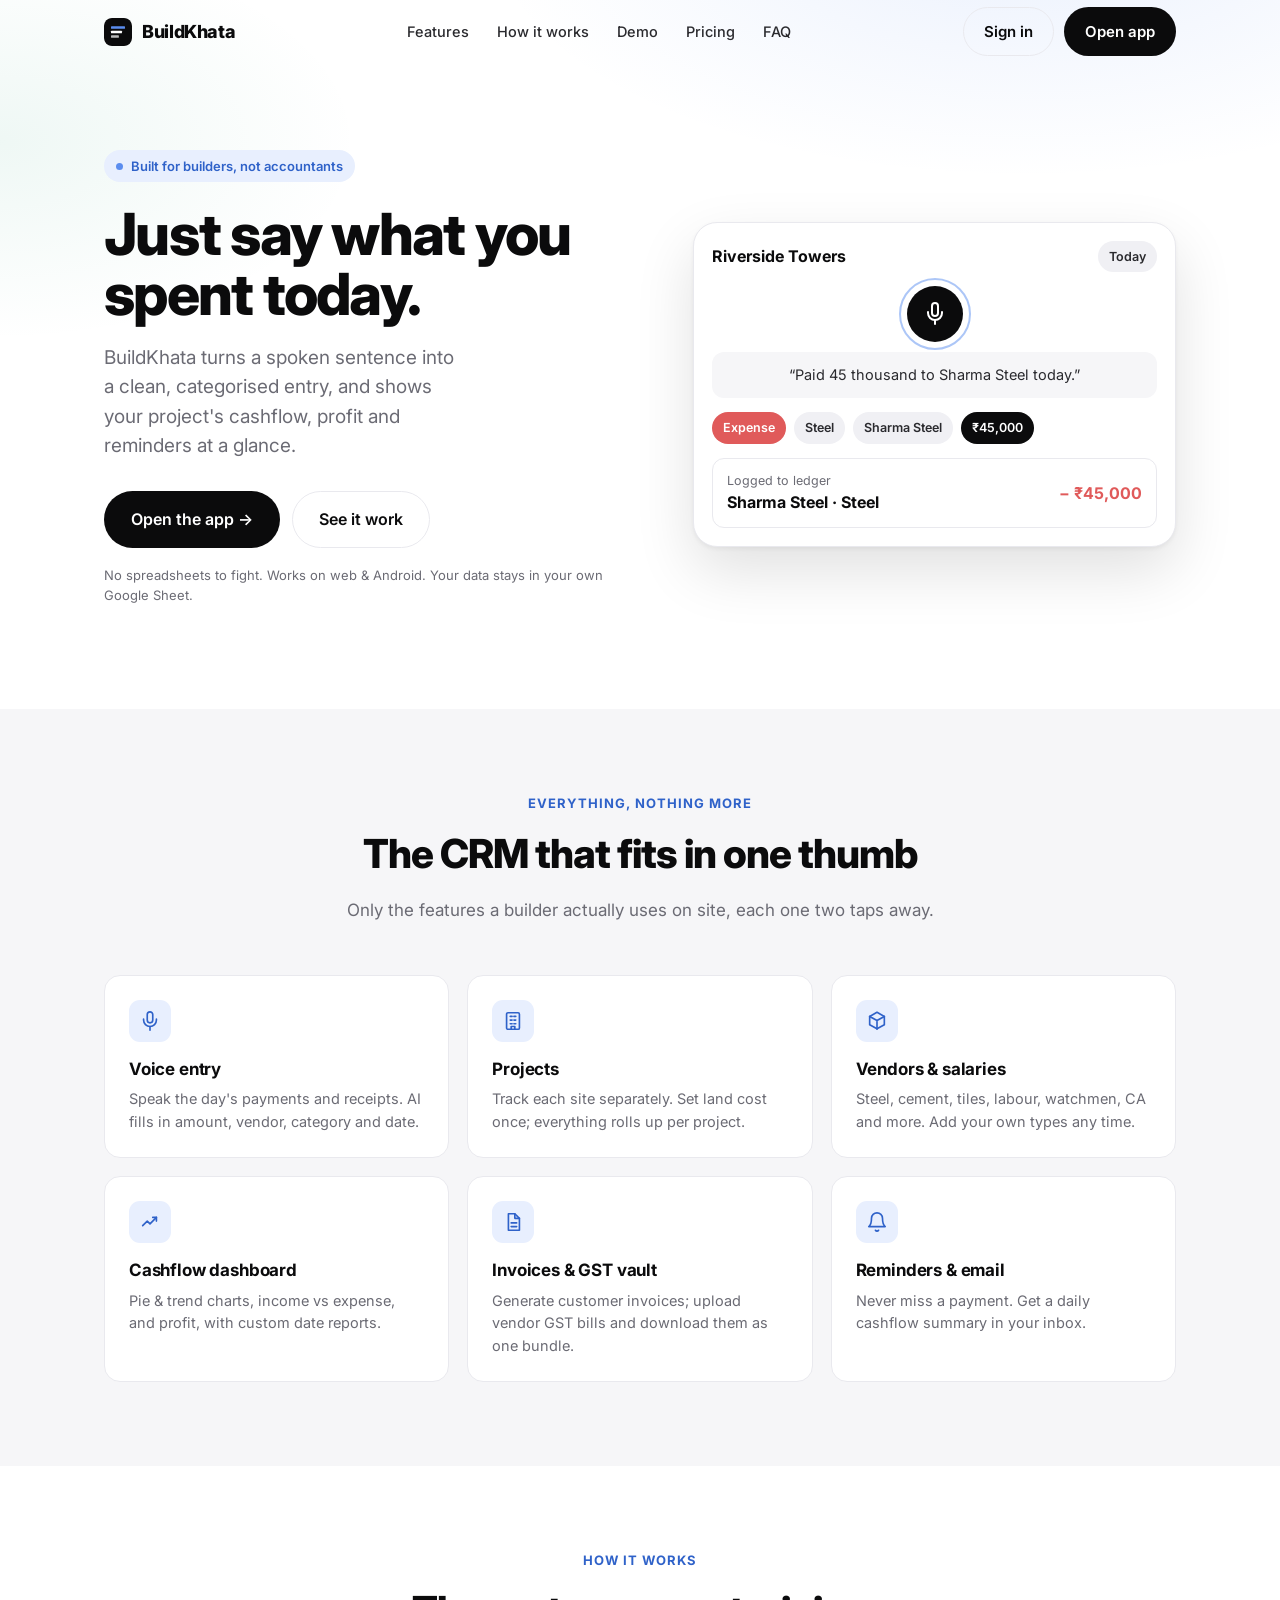
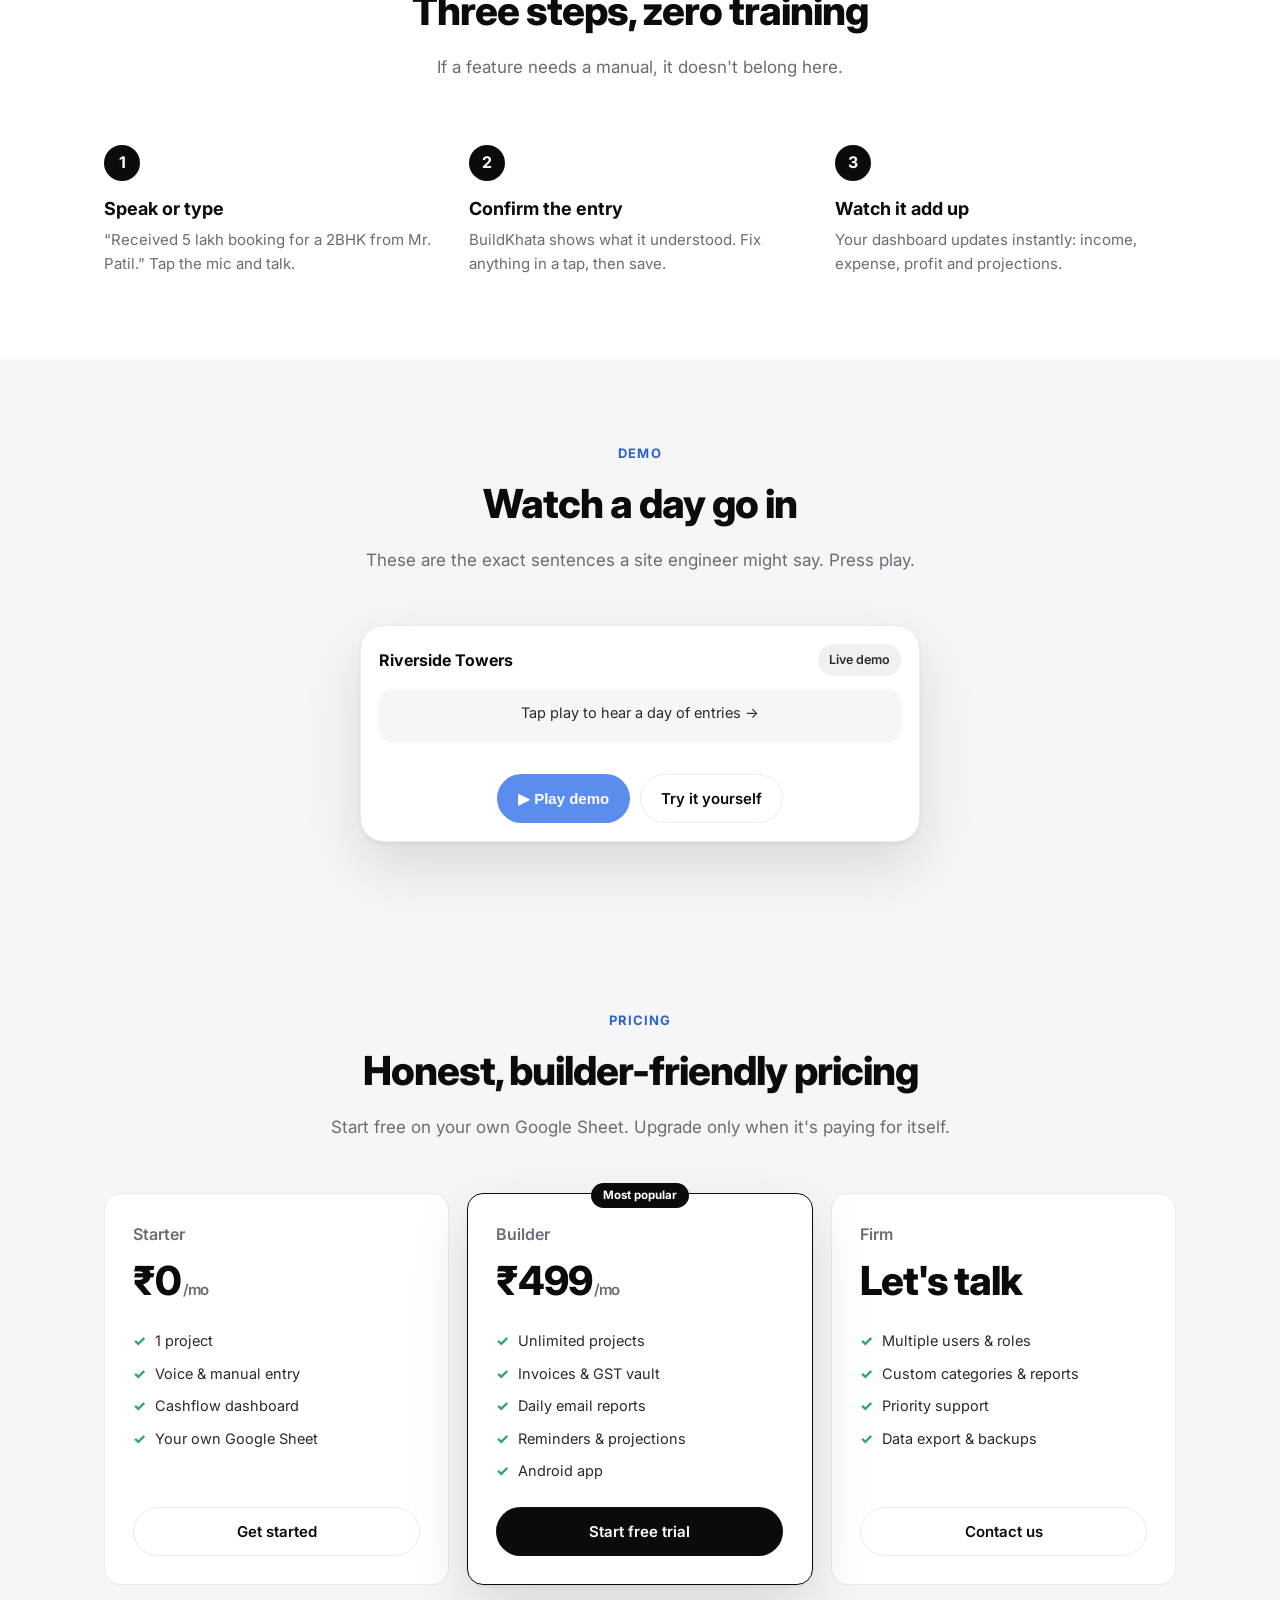
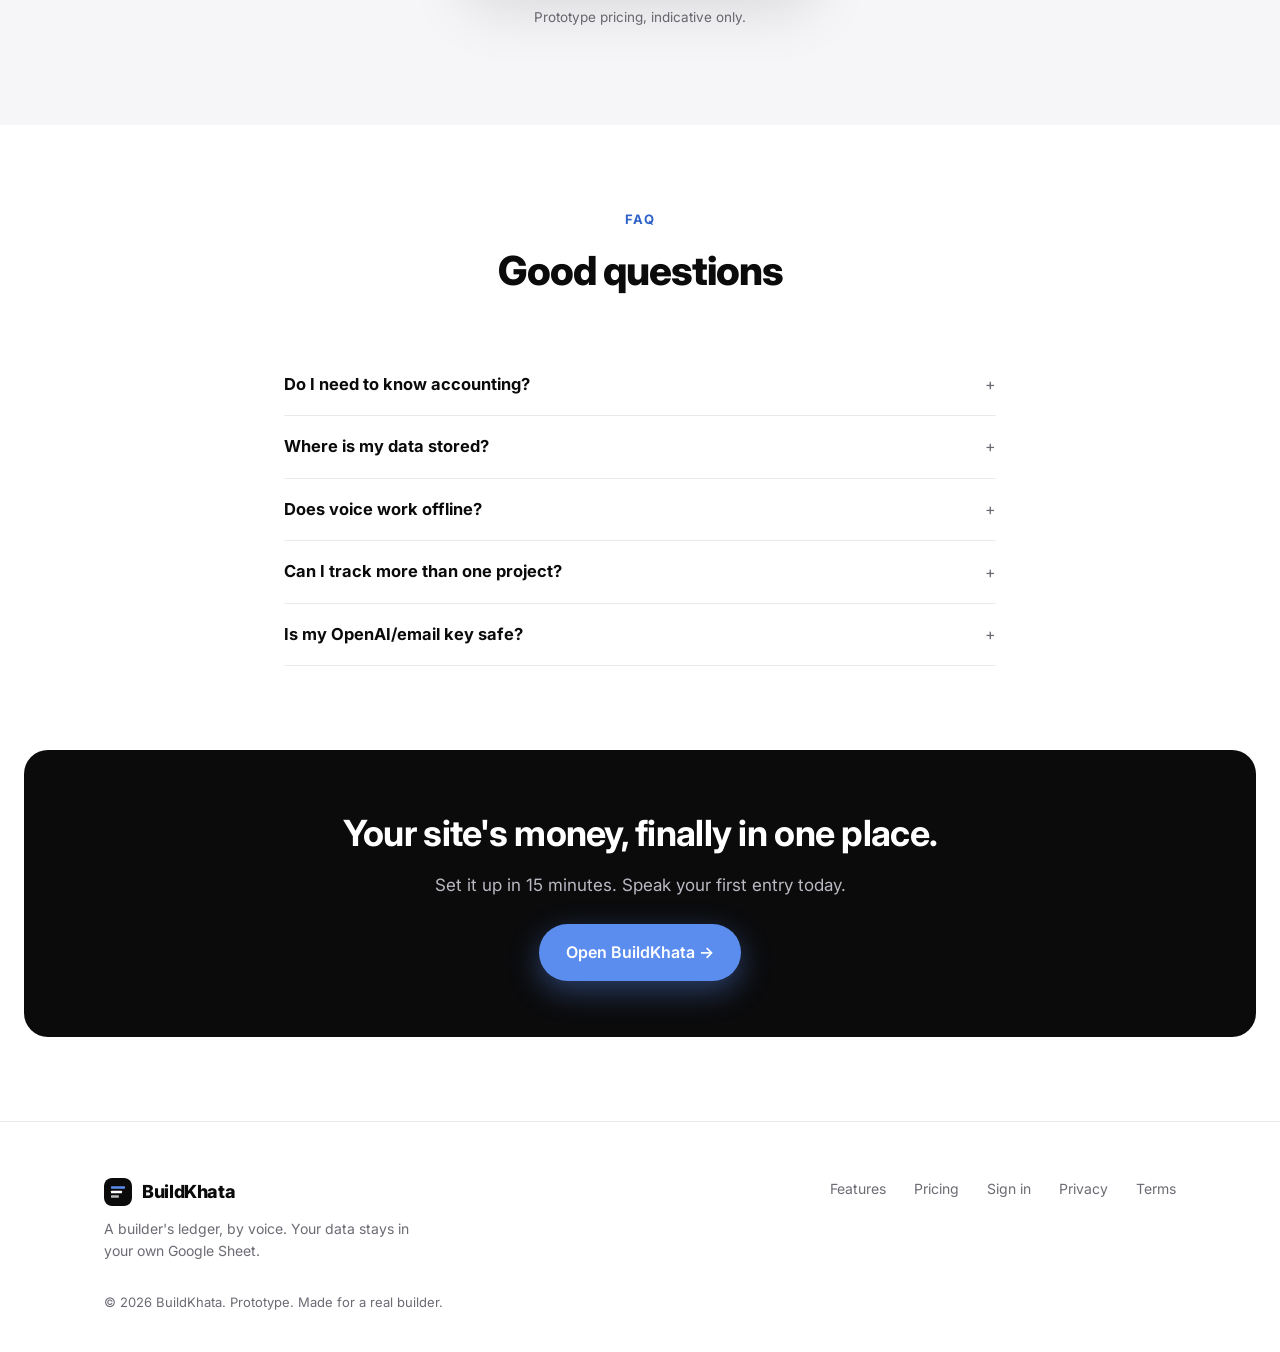
==== commit a2224a27: "Deploy BuildKhata v2 (premium UI, voice commands, fast dashboard) Co-Authored-By: Claude Opus 4.8 <n" ====
--- a/index.html
+++ b/index.html
@@ -3,13 +3,13 @@
 <head>
 <meta charset="utf-8"/>
 <meta name="viewport" content="width=device-width,initial-scale=1"/>
-<title>BuildKhata — a builder's ledger, by voice</title>
-<meta name="description" content="BuildKhata is a dead-simple CRM for builders and contractors. Speak what you earned or spent on site today — it logs, categorises and charts your project cashflow."/>
+<title>BuildKhata: a builder's ledger, by voice</title>
+<meta name="description" content="BuildKhata is a dead-simple CRM for builders and contractors. Speak what you earned or spent on site today, and it logs, categorises and charts your project cashflow."/>
 <meta name="theme-color" content="#0B0B0C"/>
 <link rel="icon" href="assets/icons/icon.svg"/>
 <link rel="apple-touch-icon" href="assets/icons/icon.svg"/>
 <link rel="manifest" href="manifest.webmanifest"/>
-<meta property="og:title" content="BuildKhata — a builder's ledger, by voice"/>
+<meta property="og:title" content="BuildKhata: a builder's ledger, by voice"/>
 <meta property="og:description" content="Speak what happened on site today. BuildKhata does the rest."/>
 <meta property="og:type" content="website"/>
 <link rel="preconnect" href="https://fonts.googleapis.com"/>
@@ -46,7 +46,7 @@
     <div class="reveal in">
       <span class="eyebrow"><span class="dot"></span> Built for builders, not accountants</span>
       <h1 class="hero-title">Just say what you spent today.</h1>
-      <p class="hero-sub">BuildKhata turns a spoken sentence into a clean, categorised entry — and shows your project's cashflow, profit and reminders at a glance.</p>
+      <p class="hero-sub">BuildKhata turns a spoken sentence into a clean, categorised entry, and shows your project's cashflow, profit and reminders at a glance.</p>
       <div class="hero-cta">
         <a class="btn btn-dark btn-lg" href="app.html">Open the app →</a>
         <a class="btn btn-ghost btn-lg" href="#demo">See it work</a>
@@ -83,15 +83,15 @@
     <div class="sec-head reveal">
       <div class="kicker">Everything, nothing more</div>
       <h2>The CRM that fits in one thumb</h2>
-      <p>Only the features a builder actually uses on site — each one two taps away.</p>
+      <p>Only the features a builder actually uses on site, each one two taps away.</p>
     </div>
     <div class="feat-grid">
-      <div class="feat reveal"><div class="ico">🎙️</div><h3>Voice entry</h3><p>Speak the day's payments and receipts. AI fills in amount, vendor, category and date.</p></div>
-      <div class="feat reveal" data-d="1"><div class="ico">🏗️</div><h3>Projects</h3><p>Track each site separately. Set land cost once; everything rolls up per project.</p></div>
-      <div class="feat reveal" data-d="2"><div class="ico">💸</div><h3>Vendors &amp; salaries</h3><p>Steel, cement, tiles, labour, watchmen, CA… add your own types any time.</p></div>
-      <div class="feat reveal"><div class="ico">📊</div><h3>Cashflow dashboard</h3><p>Pie &amp; trend charts, income vs expense, profit — with custom date reports.</p></div>
-      <div class="feat reveal" data-d="1"><div class="ico">🧾</div><h3>Invoices &amp; GST vault</h3><p>Generate customer invoices; upload vendor GST bills and download them as one bundle.</p></div>
-      <div class="feat reveal" data-d="2"><div class="ico">🔔</div><h3>Reminders &amp; email</h3><p>Never miss a payment. Get a daily cashflow summary in your inbox.</p></div>
+      <div class="feat reveal"><div class="ico" data-ic="mic"></div><h3>Voice entry</h3><p>Speak the day's payments and receipts. AI fills in amount, vendor, category and date.</p></div>
+      <div class="feat reveal" data-d="1"><div class="ico" data-ic="building"></div><h3>Projects</h3><p>Track each site separately. Set land cost once; everything rolls up per project.</p></div>
+      <div class="feat reveal" data-d="2"><div class="ico" data-ic="cube"></div><h3>Vendors &amp; salaries</h3><p>Steel, cement, tiles, labour, watchmen, CA and more. Add your own types any time.</p></div>
+      <div class="feat reveal"><div class="ico" data-ic="trendUp"></div><h3>Cashflow dashboard</h3><p>Pie &amp; trend charts, income vs expense, and profit, with custom date reports.</p></div>
+      <div class="feat reveal" data-d="1"><div class="ico" data-ic="doc"></div><h3>Invoices &amp; GST vault</h3><p>Generate customer invoices; upload vendor GST bills and download them as one bundle.</p></div>
+      <div class="feat reveal" data-d="2"><div class="ico" data-ic="bell"></div><h3>Reminders &amp; email</h3><p>Never miss a payment. Get a daily cashflow summary in your inbox.</p></div>
     </div>
   </div>
 </section>
@@ -162,7 +162,7 @@
         <a class="btn btn-ghost" href="#contact">Contact us</a>
       </div>
     </div>
-    <p class="center muted" style="margin-top:22px;font-size:13.5px">Prototype pricing — indicative only.</p>
+    <p class="center muted" style="margin-top:22px;font-size:13.5px">Prototype pricing, indicative only.</p>
   </div>
 </section>
 
@@ -206,6 +206,7 @@
 </footer>
 
 <script src="js/config.js"></script>
+<script src="js/icons.js"></script>
 <script src="js/site.js"></script>
 </body>
 </html>
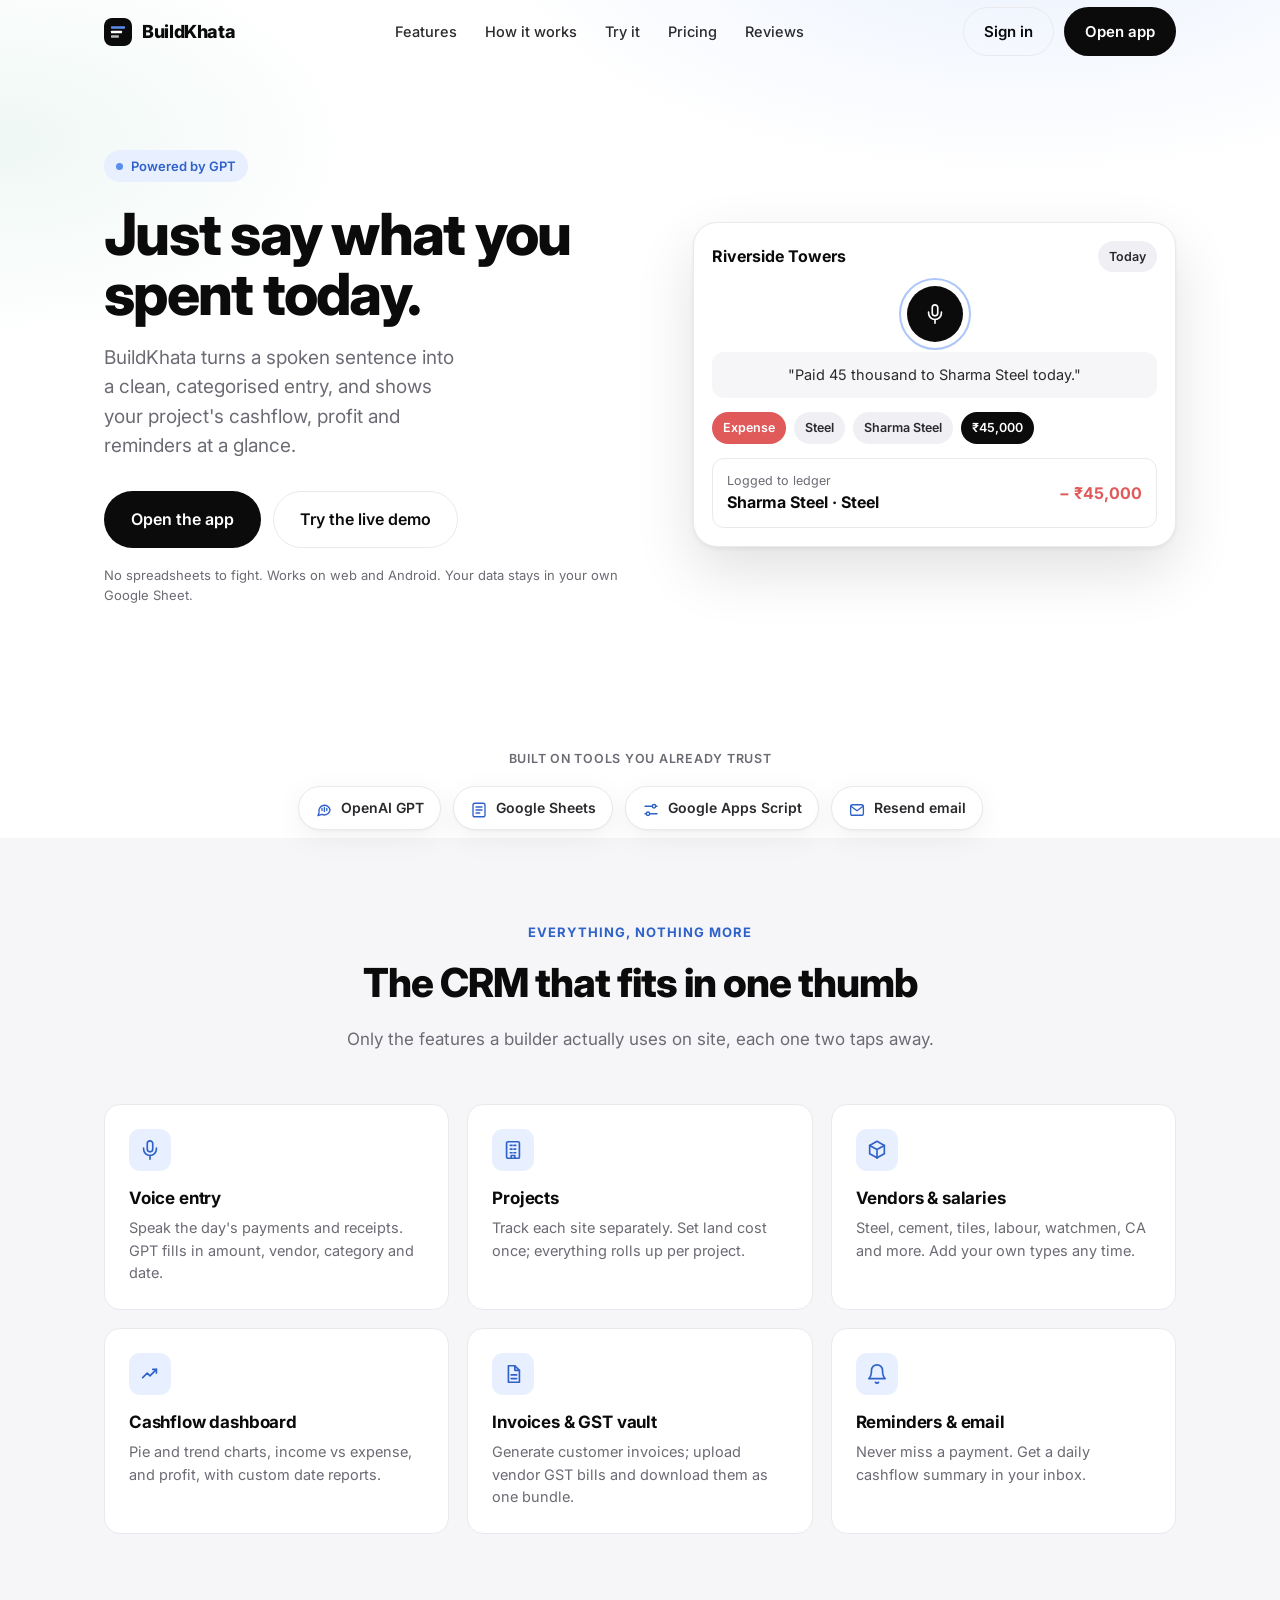
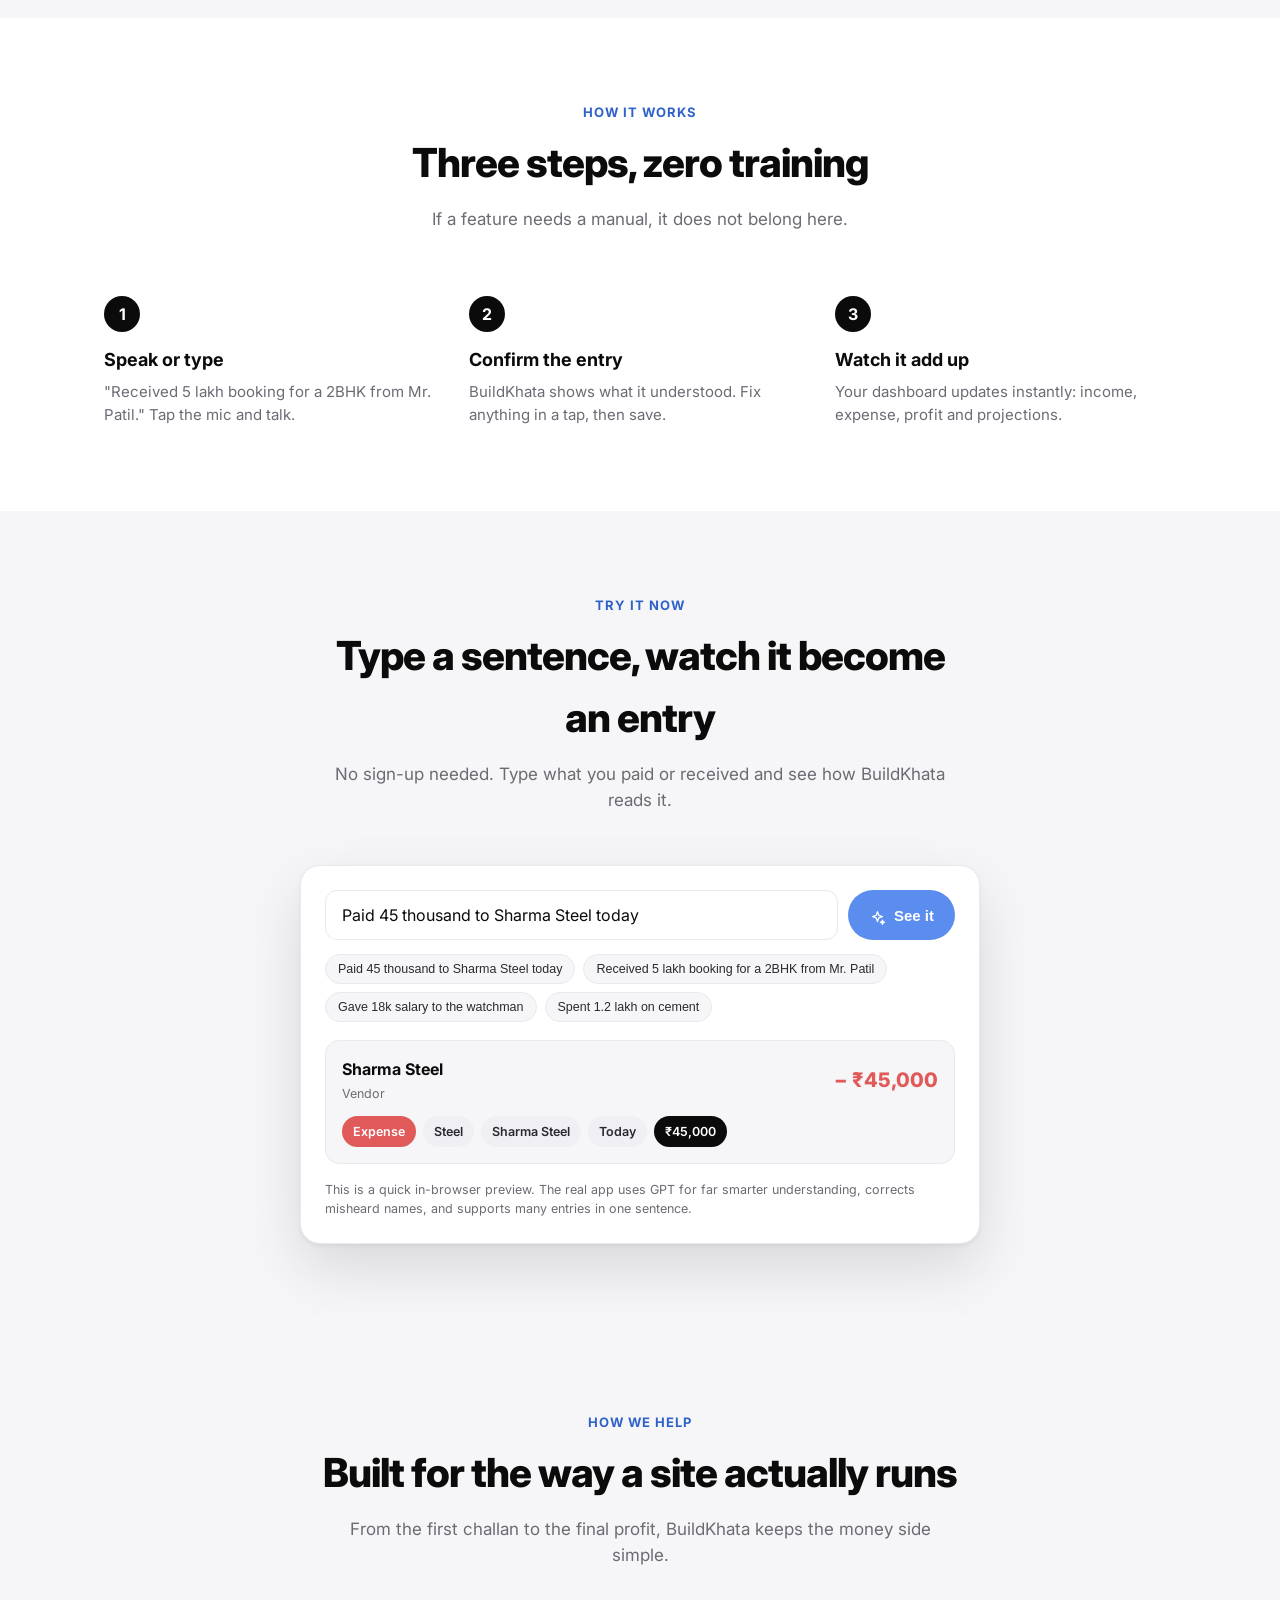
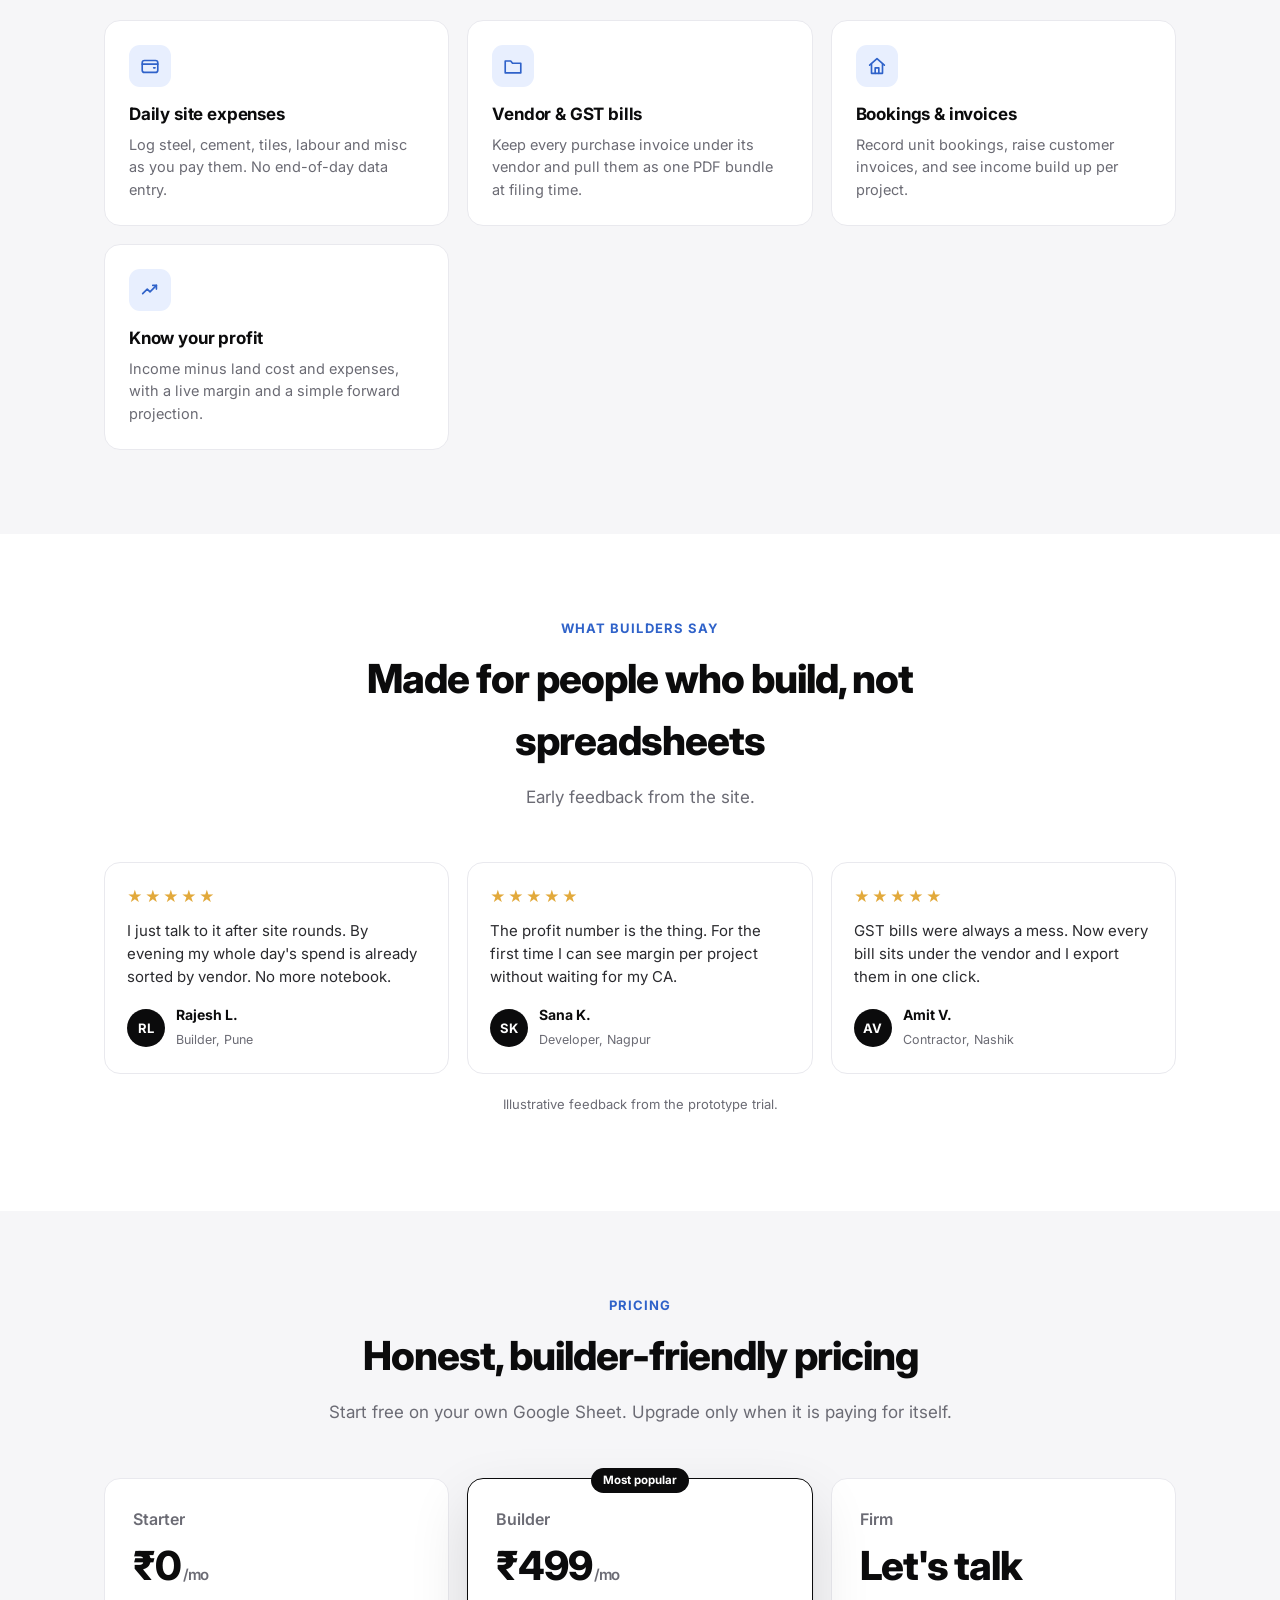
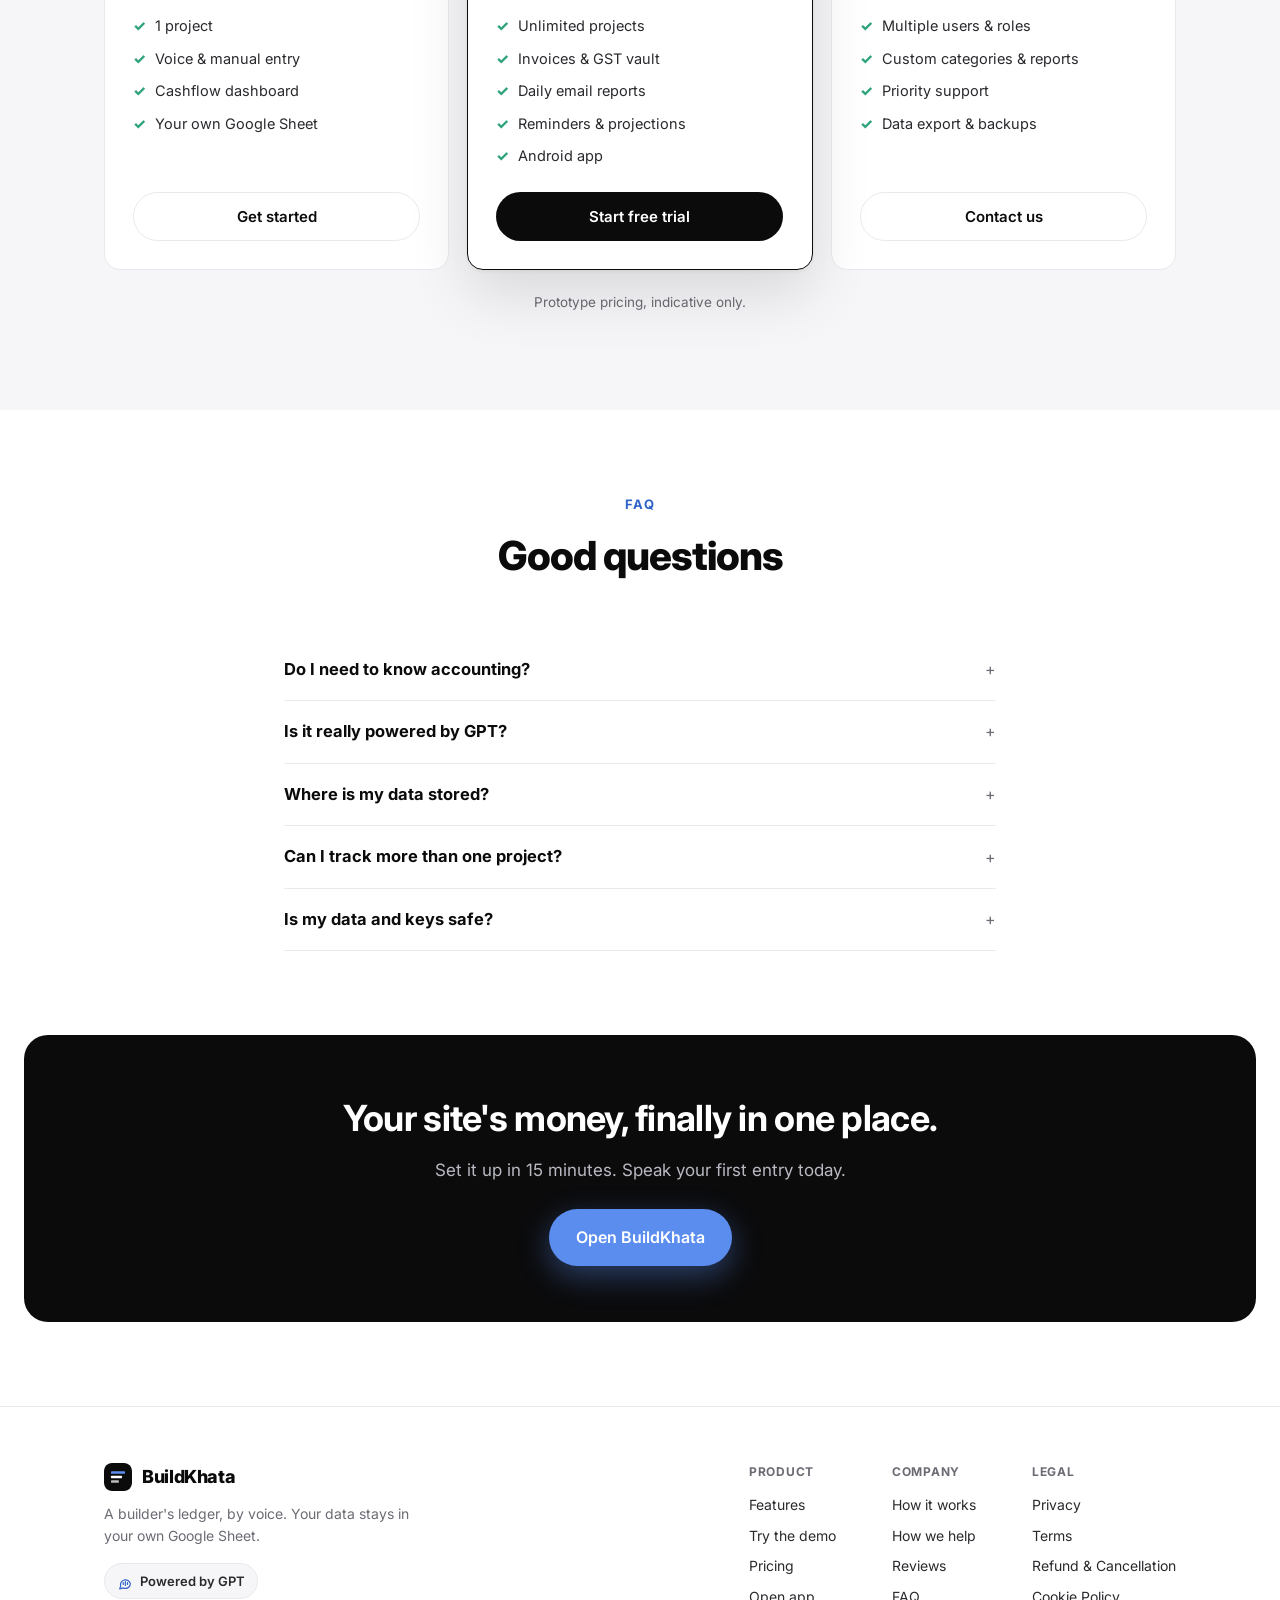
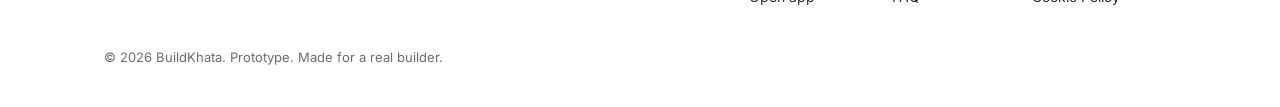
==== commit 0428c3b5: "Deploy: marketing overhaul + policy pages Co-Authored-By: Claude Opus 4.8 <noreply@anthropic.com>" ====
--- a/index.html
+++ b/index.html
@@ -4,13 +4,13 @@
 <meta charset="utf-8"/>
 <meta name="viewport" content="width=device-width,initial-scale=1"/>
 <title>BuildKhata: a builder's ledger, by voice</title>
-<meta name="description" content="BuildKhata is a dead-simple CRM for builders and contractors. Speak what you earned or spent on site today, and it logs, categorises and charts your project cashflow."/>
+<meta name="description" content="BuildKhata is a dead-simple CRM for builders and contractors. Speak what you earned or spent on site today, and GPT logs, categorises and charts your project cashflow. Try the live demo."/>
 <meta name="theme-color" content="#0B0B0C"/>
 <link rel="icon" href="assets/icons/icon.svg"/>
 <link rel="apple-touch-icon" href="assets/icons/icon.svg"/>
 <link rel="manifest" href="manifest.webmanifest"/>
 <meta property="og:title" content="BuildKhata: a builder's ledger, by voice"/>
-<meta property="og:description" content="Speak what happened on site today. BuildKhata does the rest."/>
+<meta property="og:description" content="Speak what happened on site today. GPT does the rest."/>
 <meta property="og:type" content="website"/>
 <link rel="preconnect" href="https://fonts.googleapis.com"/>
 <link rel="preconnect" href="https://fonts.gstatic.com" crossorigin/>
@@ -26,9 +26,10 @@
     <nav class="nav-links" id="navLinks">
       <a href="#features">Features</a>
       <a href="#how">How it works</a>
-      <a href="#demo">Demo</a>
+      <a href="#try">Try it</a>
       <a href="#pricing">Pricing</a>
-      <a href="#faq">FAQ</a>
+      <a href="#reviews">Reviews</a>
+      <a class="mobile-only" href="app.html">Sign in</a>
     </nav>
     <div class="nav-cta">
       <a class="btn btn-ghost" href="app.html">Sign in</a>
@@ -44,35 +45,44 @@
 <section class="hero">
   <div class="wrap hero-grid">
     <div class="reveal in">
-      <span class="eyebrow"><span class="dot"></span> Built for builders, not accountants</span>
+      <span class="eyebrow"><span class="dot"></span> Powered by GPT</span>
       <h1 class="hero-title">Just say what you spent today.</h1>
       <p class="hero-sub">BuildKhata turns a spoken sentence into a clean, categorised entry, and shows your project's cashflow, profit and reminders at a glance.</p>
       <div class="hero-cta">
-        <a class="btn btn-dark btn-lg" href="app.html">Open the app →</a>
-        <a class="btn btn-ghost btn-lg" href="#demo">See it work</a>
-      </div>
-      <p class="hero-note">No spreadsheets to fight. Works on web &amp; Android. Your data stays in your own Google Sheet.</p>
-    </div>
-
-    <!-- voice → entry mock -->
+        <a class="btn btn-dark btn-lg" href="app.html">Open the app</a>
+        <a class="btn btn-ghost btn-lg" href="#try">Try the live demo</a>
+      </div>
+      <p class="hero-note">No spreadsheets to fight. Works on web and Android. Your data stays in your own Google Sheet.</p>
+    </div>
     <div class="reveal in" data-d="1">
-      <div class="mock" id="mock">
+      <div class="mock">
         <div class="mock-head"><strong>Riverside Towers</strong><span class="chip">Today</span></div>
-        <div class="mic" aria-hidden="true">
-          <svg width="24" height="24" viewBox="0 0 24 24" fill="none" stroke="currentColor" stroke-width="2" stroke-linecap="round"><path d="M12 1a3 3 0 0 0-3 3v7a3 3 0 0 0 6 0V4a3 3 0 0 0-3-3z"/><path d="M19 10v1a7 7 0 0 1-14 0v-1"/><path d="M12 18v4"/></svg>
-        </div>
-        <div class="said" id="said">“Paid 45 thousand to Sharma Steel today.”</div>
-        <div class="chip-row" id="chips">
+        <div class="mic" aria-hidden="true" data-ic="mic"></div>
+        <div class="said">"Paid 45 thousand to Sharma Steel today."</div>
+        <div class="chip-row">
           <span class="chip exp">Expense</span>
           <span class="chip">Steel</span>
           <span class="chip">Sharma Steel</span>
-          <span class="chip amt">₹45,000</span>
+          <span class="chip amt">&#8377;45,000</span>
         </div>
         <div class="entry-card">
-          <div><div class="muted" style="font-size:12.5px">Logged to ledger</div><b>Sharma Steel · Steel</b></div>
-          <b style="color:var(--expense)">− ₹45,000</b>
-        </div>
-      </div>
+          <div><div class="muted" style="font-size:12.5px">Logged to ledger</div><b>Sharma Steel &middot; Steel</b></div>
+          <b style="color:var(--expense)">&minus; &#8377;45,000</b>
+        </div>
+      </div>
+    </div>
+  </div>
+</section>
+
+<!-- POWERED BY / TRUST -->
+<section class="powered">
+  <div class="wrap">
+    <p class="powered-label reveal">Built on tools you already trust</p>
+    <div class="badges reveal" data-d="1">
+      <span class="badge"><span data-ic="agent"></span> OpenAI GPT</span>
+      <span class="badge"><span data-ic="ledger"></span> Google Sheets</span>
+      <span class="badge"><span data-ic="settings"></span> Google Apps Script</span>
+      <span class="badge"><span data-ic="mail"></span> Resend email</span>
     </div>
   </div>
 </section>
@@ -86,10 +96,10 @@
       <p>Only the features a builder actually uses on site, each one two taps away.</p>
     </div>
     <div class="feat-grid">
-      <div class="feat reveal"><div class="ico" data-ic="mic"></div><h3>Voice entry</h3><p>Speak the day's payments and receipts. AI fills in amount, vendor, category and date.</p></div>
+      <div class="feat reveal"><div class="ico" data-ic="mic"></div><h3>Voice entry</h3><p>Speak the day's payments and receipts. GPT fills in amount, vendor, category and date.</p></div>
       <div class="feat reveal" data-d="1"><div class="ico" data-ic="building"></div><h3>Projects</h3><p>Track each site separately. Set land cost once; everything rolls up per project.</p></div>
       <div class="feat reveal" data-d="2"><div class="ico" data-ic="cube"></div><h3>Vendors &amp; salaries</h3><p>Steel, cement, tiles, labour, watchmen, CA and more. Add your own types any time.</p></div>
-      <div class="feat reveal"><div class="ico" data-ic="trendUp"></div><h3>Cashflow dashboard</h3><p>Pie &amp; trend charts, income vs expense, and profit, with custom date reports.</p></div>
+      <div class="feat reveal"><div class="ico" data-ic="trendUp"></div><h3>Cashflow dashboard</h3><p>Pie and trend charts, income vs expense, and profit, with custom date reports.</p></div>
       <div class="feat reveal" data-d="1"><div class="ico" data-ic="doc"></div><h3>Invoices &amp; GST vault</h3><p>Generate customer invoices; upload vendor GST bills and download them as one bundle.</p></div>
       <div class="feat reveal" data-d="2"><div class="ico" data-ic="bell"></div><h3>Reminders &amp; email</h3><p>Never miss a payment. Get a daily cashflow summary in your inbox.</p></div>
     </div>
@@ -102,35 +112,84 @@
     <div class="sec-head reveal">
       <div class="kicker">How it works</div>
       <h2>Three steps, zero training</h2>
-      <p>If a feature needs a manual, it doesn't belong here.</p>
+      <p>If a feature needs a manual, it does not belong here.</p>
     </div>
     <div class="steps">
-      <div class="step reveal"><div class="n">1</div><h3>Speak or type</h3><p>“Received 5 lakh booking for a 2BHK from Mr. Patil.” Tap the mic and talk.</p></div>
+      <div class="step reveal"><div class="n">1</div><h3>Speak or type</h3><p>"Received 5 lakh booking for a 2BHK from Mr. Patil." Tap the mic and talk.</p></div>
       <div class="step reveal" data-d="1"><div class="n">2</div><h3>Confirm the entry</h3><p>BuildKhata shows what it understood. Fix anything in a tap, then save.</p></div>
       <div class="step reveal" data-d="2"><div class="n">3</div><h3>Watch it add up</h3><p>Your dashboard updates instantly: income, expense, profit and projections.</p></div>
     </div>
   </div>
 </section>
 
-<!-- DEMO -->
-<section id="demo" style="background:var(--surface2)">
-  <div class="wrap">
-    <div class="sec-head reveal">
-      <div class="kicker">Demo</div>
-      <h2>Watch a day go in</h2>
-      <p>These are the exact sentences a site engineer might say. Press play.</p>
-    </div>
-    <div class="reveal" style="max-width:560px;margin:0 auto">
-      <div class="mock">
-        <div class="mock-head"><strong>Riverside Towers</strong><span class="chip" id="demoDate">Live demo</span></div>
-        <div class="said" id="demoSaid" style="min-height:52px">Tap play to hear a day of entries →</div>
-        <div class="chip-row" id="demoChips"></div>
-        <div style="display:flex;gap:10px;justify-content:center;margin-top:18px">
-          <button class="btn btn-accent" id="demoPlay">▶ Play demo</button>
-          <a class="btn btn-ghost" href="app.html">Try it yourself</a>
-        </div>
-      </div>
-    </div>
+<!-- TRY IT (interactive) -->
+<section class="tryit" id="try">
+  <div class="wrap">
+    <div class="sec-head reveal">
+      <div class="kicker">Try it now</div>
+      <h2>Type a sentence, watch it become an entry</h2>
+      <p>No sign-up needed. Type what you paid or received and see how BuildKhata reads it.</p>
+    </div>
+    <div class="try-card reveal" data-d="1">
+      <div class="try-in">
+        <input id="tryInput" type="text" placeholder="e.g. Paid 45 thousand to Sharma Steel today" aria-label="Try a sentence"/>
+        <button class="btn btn-accent" id="tryBtn"><span data-ic="sparkle"></span> See it</button>
+      </div>
+      <div class="try-samples" id="trySamples">
+        <button class="sample">Paid 45 thousand to Sharma Steel today</button>
+        <button class="sample">Received 5 lakh booking for a 2BHK from Mr. Patil</button>
+        <button class="sample">Gave 18k salary to the watchman</button>
+        <button class="sample">Spent 1.2 lakh on cement</button>
+      </div>
+      <div class="try-result" id="tryResult"></div>
+      <p class="try-note">This is a quick in-browser preview. The real app uses GPT for far smarter understanding, corrects misheard names, and supports many entries in one sentence.</p>
+    </div>
+  </div>
+</section>
+
+<!-- HOW WE CAN HELP -->
+<section class="features" id="help">
+  <div class="wrap">
+    <div class="sec-head reveal">
+      <div class="kicker">How we help</div>
+      <h2>Built for the way a site actually runs</h2>
+      <p>From the first challan to the final profit, BuildKhata keeps the money side simple.</p>
+    </div>
+    <div class="feat-grid">
+      <div class="feat reveal"><div class="ico" data-ic="wallet"></div><h3>Daily site expenses</h3><p>Log steel, cement, tiles, labour and misc as you pay them. No end-of-day data entry.</p></div>
+      <div class="feat reveal" data-d="1"><div class="ico" data-ic="folder"></div><h3>Vendor &amp; GST bills</h3><p>Keep every purchase invoice under its vendor and pull them as one PDF bundle at filing time.</p></div>
+      <div class="feat reveal" data-d="2"><div class="ico" data-ic="home"></div><h3>Bookings &amp; invoices</h3><p>Record unit bookings, raise customer invoices, and see income build up per project.</p></div>
+      <div class="feat reveal"><div class="ico" data-ic="trendUp"></div><h3>Know your profit</h3><p>Income minus land cost and expenses, with a live margin and a simple forward projection.</p></div>
+    </div>
+  </div>
+</section>
+
+<!-- REVIEWS -->
+<section id="reviews">
+  <div class="wrap">
+    <div class="sec-head reveal">
+      <div class="kicker">What builders say</div>
+      <h2>Made for people who build, not spreadsheets</h2>
+      <p>Early feedback from the site.</p>
+    </div>
+    <div class="reviews">
+      <figure class="review reveal">
+        <div class="stars" aria-label="5 out of 5">&#9733;&#9733;&#9733;&#9733;&#9733;</div>
+        <blockquote>I just talk to it after site rounds. By evening my whole day's spend is already sorted by vendor. No more notebook.</blockquote>
+        <figcaption><span class="av">RL</span><span><b>Rajesh L.</b><small>Builder, Pune</small></span></figcaption>
+      </figure>
+      <figure class="review reveal" data-d="1">
+        <div class="stars" aria-label="5 out of 5">&#9733;&#9733;&#9733;&#9733;&#9733;</div>
+        <blockquote>The profit number is the thing. For the first time I can see margin per project without waiting for my CA.</blockquote>
+        <figcaption><span class="av">SK</span><span><b>Sana K.</b><small>Developer, Nagpur</small></span></figcaption>
+      </figure>
+      <figure class="review reveal" data-d="2">
+        <div class="stars" aria-label="5 out of 5">&#9733;&#9733;&#9733;&#9733;&#9733;</div>
+        <blockquote>GST bills were always a mess. Now every bill sits under the vendor and I export them in one click.</blockquote>
+        <figcaption><span class="av">AV</span><span><b>Amit V.</b><small>Contractor, Nashik</small></span></figcaption>
+      </figure>
+    </div>
+    <p class="center muted" style="margin-top:20px;font-size:13px">Illustrative feedback from the prototype trial.</p>
   </div>
 </section>
 
@@ -140,18 +199,18 @@
     <div class="sec-head reveal">
       <div class="kicker">Pricing</div>
       <h2>Honest, builder-friendly pricing</h2>
-      <p>Start free on your own Google Sheet. Upgrade only when it's paying for itself.</p>
+      <p>Start free on your own Google Sheet. Upgrade only when it is paying for itself.</p>
     </div>
     <div class="price-grid">
       <div class="plan reveal">
         <h3>Starter</h3>
-        <div class="amt">₹0<small> /mo</small></div>
+        <div class="amt">&#8377;0<small> /mo</small></div>
         <ul><li>1 project</li><li>Voice &amp; manual entry</li><li>Cashflow dashboard</li><li>Your own Google Sheet</li></ul>
         <a class="btn btn-ghost" href="app.html">Get started</a>
       </div>
       <div class="plan featured reveal" data-d="1">
         <h3>Builder</h3>
-        <div class="amt">₹499<small> /mo</small></div>
+        <div class="amt">&#8377;499<small> /mo</small></div>
         <ul><li>Unlimited projects</li><li>Invoices &amp; GST vault</li><li>Daily email reports</li><li>Reminders &amp; projections</li><li>Android app</li></ul>
         <a class="btn btn-dark" href="app.html">Start free trial</a>
       </div>
@@ -179,7 +238,7 @@
   <div class="cta-band reveal">
     <h2>Your site's money, finally in one place.</h2>
     <p>Set it up in 15 minutes. Speak your first entry today.</p>
-    <a class="btn btn-accent btn-lg" href="app.html">Open BuildKhata →</a>
+    <a class="btn btn-accent btn-lg" href="app.html">Open BuildKhata</a>
   </div>
 </section>
 
@@ -188,20 +247,37 @@
 <!-- FOOTER -->
 <footer>
   <div class="wrap">
-    <div class="foot-grid">
-      <div>
+    <div class="foot-top">
+      <div class="foot-brandcol">
         <a class="brand" href="#top"><img src="assets/icons/icon.svg" alt=""/> BuildKhata</a>
         <p class="muted" style="max-width:34ch;margin:12px 0 0;font-size:14px">A builder's ledger, by voice. Your data stays in your own Google Sheet.</p>
-      </div>
-      <div class="foot-links">
-        <a href="#features">Features</a>
-        <a href="#pricing">Pricing</a>
-        <a href="app.html">Sign in</a>
-        <a href="privacy.html">Privacy</a>
-        <a href="terms.html">Terms</a>
-      </div>
-    </div>
-    <div class="copy">© <span id="yr"></span> BuildKhata. Prototype. Made for a real builder.</div>
+        <p class="powered-foot"><span data-ic="agent"></span> Powered by GPT</p>
+      </div>
+      <div class="foot-cols">
+        <div class="foot-col">
+          <h4>Product</h4>
+          <a href="#features">Features</a>
+          <a href="#try">Try the demo</a>
+          <a href="#pricing">Pricing</a>
+          <a href="app.html">Open app</a>
+        </div>
+        <div class="foot-col">
+          <h4>Company</h4>
+          <a href="#how">How it works</a>
+          <a href="#help">How we help</a>
+          <a href="#reviews">Reviews</a>
+          <a href="#faq">FAQ</a>
+        </div>
+        <div class="foot-col">
+          <h4>Legal</h4>
+          <a href="privacy.html">Privacy</a>
+          <a href="terms.html">Terms</a>
+          <a href="refund.html">Refund &amp; Cancellation</a>
+          <a href="cookies.html">Cookie Policy</a>
+        </div>
+      </div>
+    </div>
+    <div class="copy">&copy; <span id="yr"></span> BuildKhata. Prototype. Made for a real builder.</div>
   </div>
 </footer>
 
--- a/css/site.css
+++ b/css/site.css
@@ -157,3 +157,78 @@
   .reveal{opacity:1;transform:none;transition:none}
   html{scroll-behavior:auto}
 }
+
+/* ============ v2 marketing sections ============ */
+.mobile-only{display:none}
+.nav .ic{width:22px;height:22px}
+
+/* powered-by / badges */
+.powered{padding:40px 0 8px}
+.powered-label{text-align:center;color:var(--muted);font-size:12.5px;font-weight:600;letter-spacing:.06em;text-transform:uppercase;margin:0 0 18px}
+.badges{display:flex;flex-wrap:wrap;gap:12px;justify-content:center}
+.badge{display:inline-flex;align-items:center;gap:8px;font-size:14px;font-weight:600;color:var(--ink2);background:var(--surface);border:1px solid var(--line);padding:10px 16px;border-radius:999px;box-shadow:var(--shadow)}
+.badge svg,.badge [data-ic]{width:18px;height:18px;color:var(--accent-ink);display:inline-flex}
+
+/* try it */
+.tryit{background:var(--surface2)}
+.try-card{max-width:680px;margin:0 auto;background:var(--surface);border:1px solid var(--line);border-radius:20px;padding:24px;box-shadow:var(--shadow-lg)}
+.try-in{display:flex;gap:10px}
+.try-in input{flex:1;font-size:16px;padding:14px 16px;border:1px solid var(--line);border-radius:12px;font-family:inherit;color:var(--ink)}
+.try-in input:focus{outline:none;border-color:var(--accent);box-shadow:0 0 0 3px var(--accent-soft)}
+.try-in .btn{white-space:nowrap}
+.try-in .btn [data-ic]{width:17px;height:17px;display:inline-flex}
+.try-samples{display:flex;flex-wrap:wrap;gap:8px;margin-top:14px}
+.sample{font-size:12.5px;font-weight:500;color:var(--ink2);background:var(--surface2);border:1px solid var(--line);padding:7px 12px;border-radius:999px;cursor:pointer;transition:all .15s var(--ease)}
+.sample:hover{background:var(--ink);color:#fff;border-color:var(--ink)}
+.try-result{margin-top:18px}
+.try-note{margin:16px 0 0;font-size:12.5px;color:var(--muted)}
+.pcard{border:1px solid var(--line);border-radius:14px;padding:16px;animation:popIn .3s var(--ease);background:var(--surface2)}
+@keyframes popIn{from{opacity:0;transform:translateY(8px)}to{opacity:1;transform:none}}
+.pcard .prow{display:flex;align-items:center;justify-content:space-between;gap:12px}
+.pcard .pt{font-weight:700;font-size:16px}
+.pcard .psub{font-size:12.5px;color:var(--muted);margin-top:2px}
+.pcard .pamt{font-weight:800;font-size:20px;white-space:nowrap}
+.pcard .pamt.in{color:var(--income)} .pcard .pamt.out{color:var(--expense)}
+.pcard .pchips{display:flex;flex-wrap:wrap;gap:7px;margin-top:12px}
+
+/* reviews */
+.reviews{display:grid;grid-template-columns:repeat(3,1fr);gap:18px}
+.review{margin:0;background:var(--surface);border:1px solid var(--line);border-radius:16px;padding:22px;transition:transform .25s var(--ease),box-shadow .25s var(--ease)}
+.review:hover{transform:translateY(-4px);box-shadow:var(--shadow)}
+.stars{color:#E2A93B;font-size:15px;letter-spacing:2px;margin-bottom:10px}
+.review blockquote{margin:0 0 16px;font-size:15px;line-height:1.55;color:var(--ink2)}
+.review figcaption{display:flex;align-items:center;gap:11px}
+.review .av{width:38px;height:38px;border-radius:50%;background:var(--ink);color:#fff;display:grid;place-items:center;font-size:13px;font-weight:700;flex:none}
+.review figcaption b{display:block;font-size:14px}
+.review figcaption small{color:var(--muted);font-size:12.5px}
+
+/* footer */
+.foot-top{display:flex;justify-content:space-between;gap:40px;flex-wrap:wrap}
+.foot-cols{display:flex;gap:56px;flex-wrap:wrap}
+.foot-col h4{font-size:12px;text-transform:uppercase;letter-spacing:.06em;color:var(--muted);margin:0 0 12px}
+.foot-col a{display:block;font-size:14px;color:var(--ink2);margin-bottom:9px}
+.foot-col a:hover{color:var(--ink)}
+.powered-foot{display:inline-flex;align-items:center;gap:7px;margin-top:16px;font-size:13px;font-weight:600;color:var(--ink2);background:var(--surface2);border:1px solid var(--line);padding:7px 12px;border-radius:999px}
+.powered-foot [data-ic]{width:16px;height:16px;color:var(--accent-ink);display:inline-flex}
+
+/* policy / document pages */
+.doc{max-width:760px;margin:0 auto;padding:116px 24px 56px}
+.doc h1{font-size:clamp(28px,4vw,36px);letter-spacing:-.02em;margin:0 0 6px}
+.doc .updated{color:var(--muted);font-size:13.5px;margin:0 0 26px}
+.doc h2{margin-top:32px;font-size:20px;letter-spacing:-.01em}
+.doc p,.doc li{color:var(--ink2);font-size:15.5px;line-height:1.65}
+.doc ul{padding-left:20px}
+.doc a{color:var(--accent-ink);font-weight:500}
+.policy-foot{border-top:1px solid var(--line);padding:26px 0;margin-top:20px}
+.policy-foot .wrap{display:flex;gap:16px;flex-wrap:wrap;align-items:center;justify-content:space-between}
+.policy-links{display:flex;gap:18px;flex-wrap:wrap}
+.policy-links a{font-size:14px;color:var(--muted)} .policy-links a:hover{color:var(--ink)}
+
+@media (max-width:900px){
+  .reviews{grid-template-columns:1fr}
+  .foot-top{flex-direction:column;gap:28px}
+  .foot-cols{gap:36px}
+  .try-in{flex-direction:column}
+  .try-in .btn{justify-content:center}
+  .mobile-only{display:block}
+}
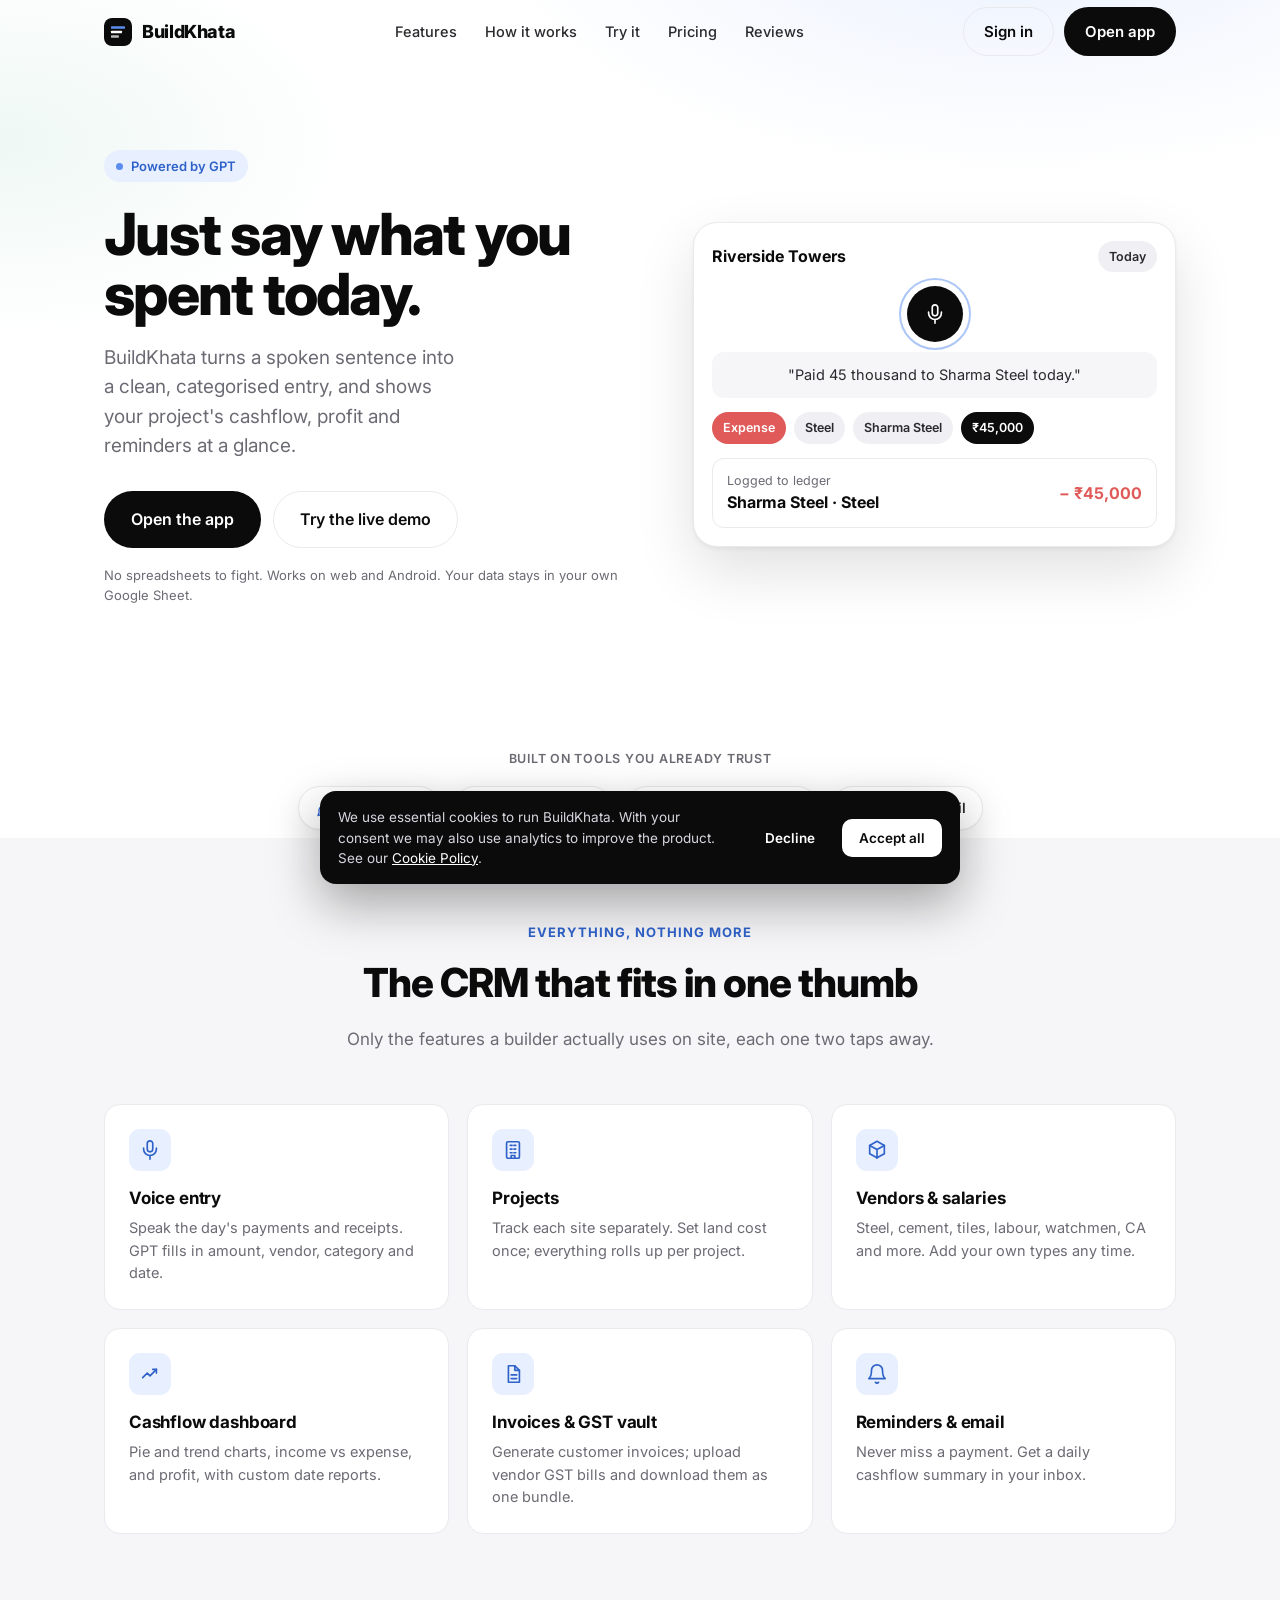
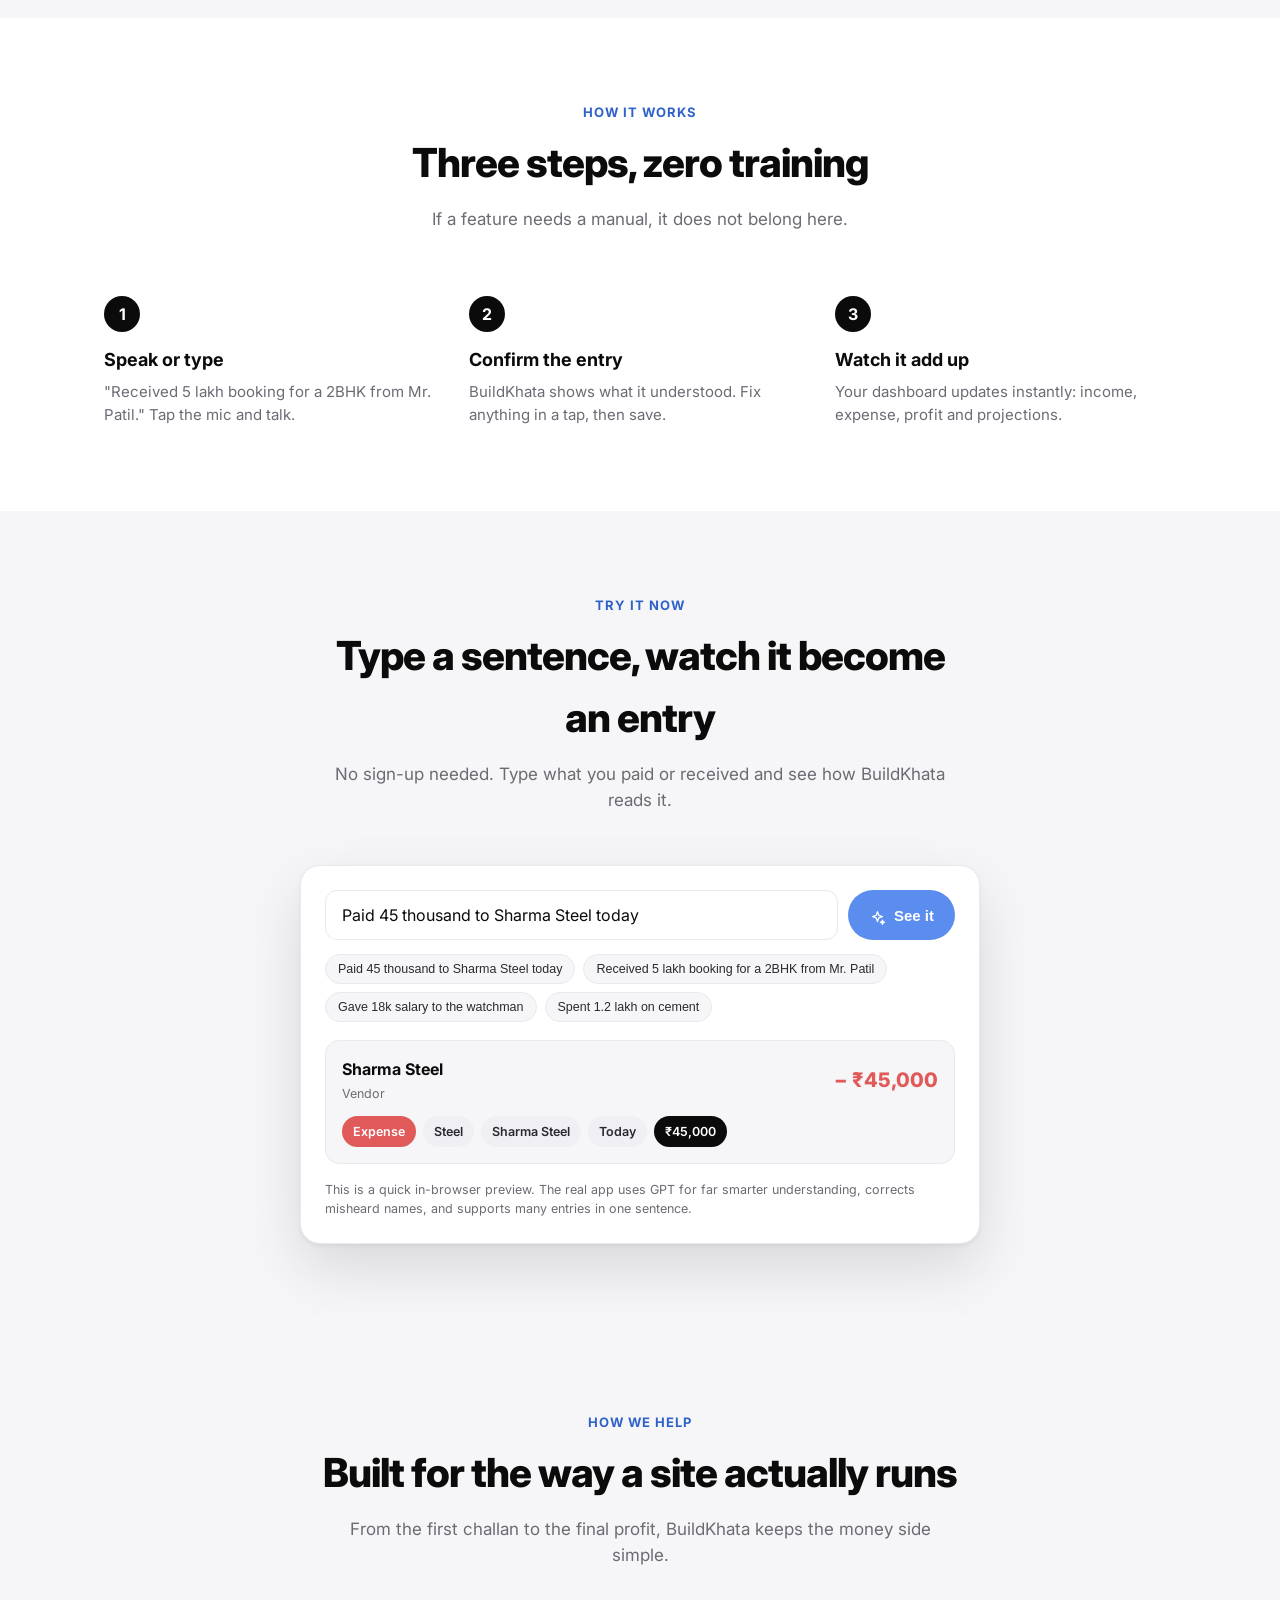
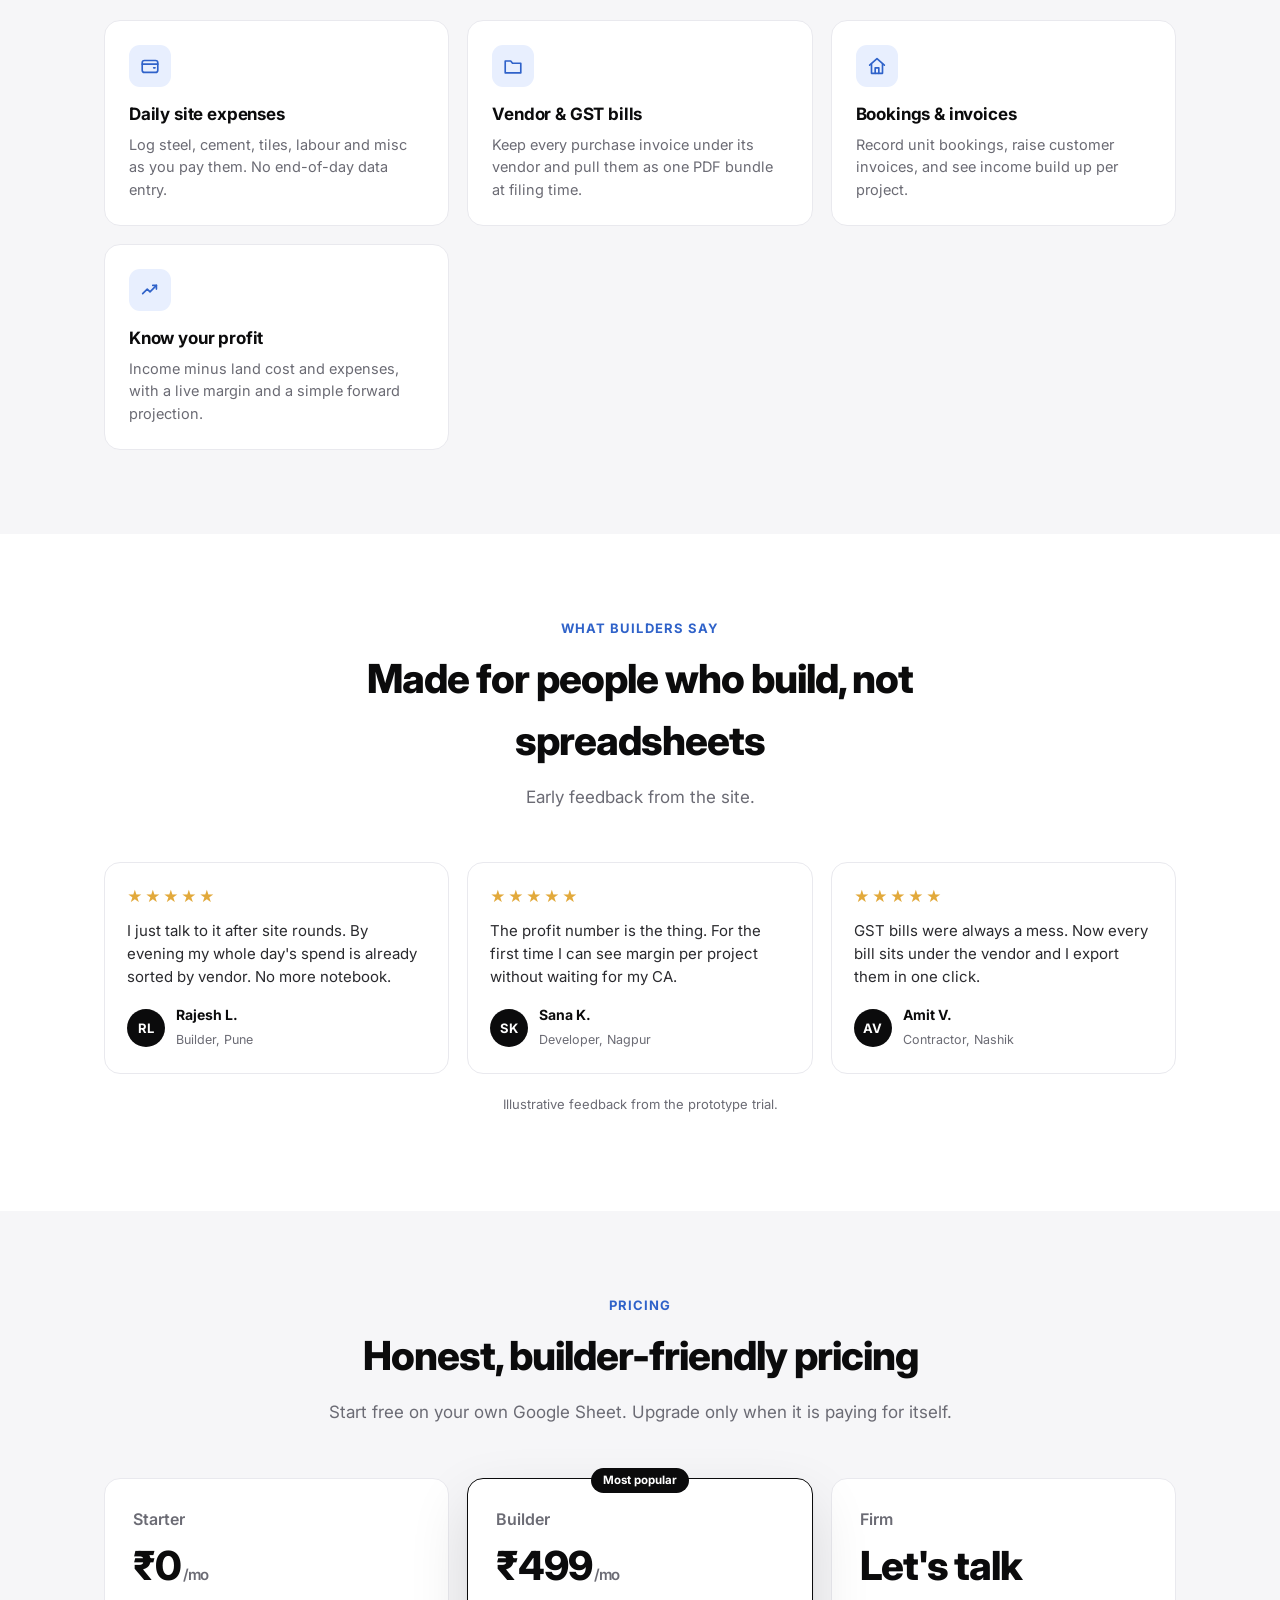
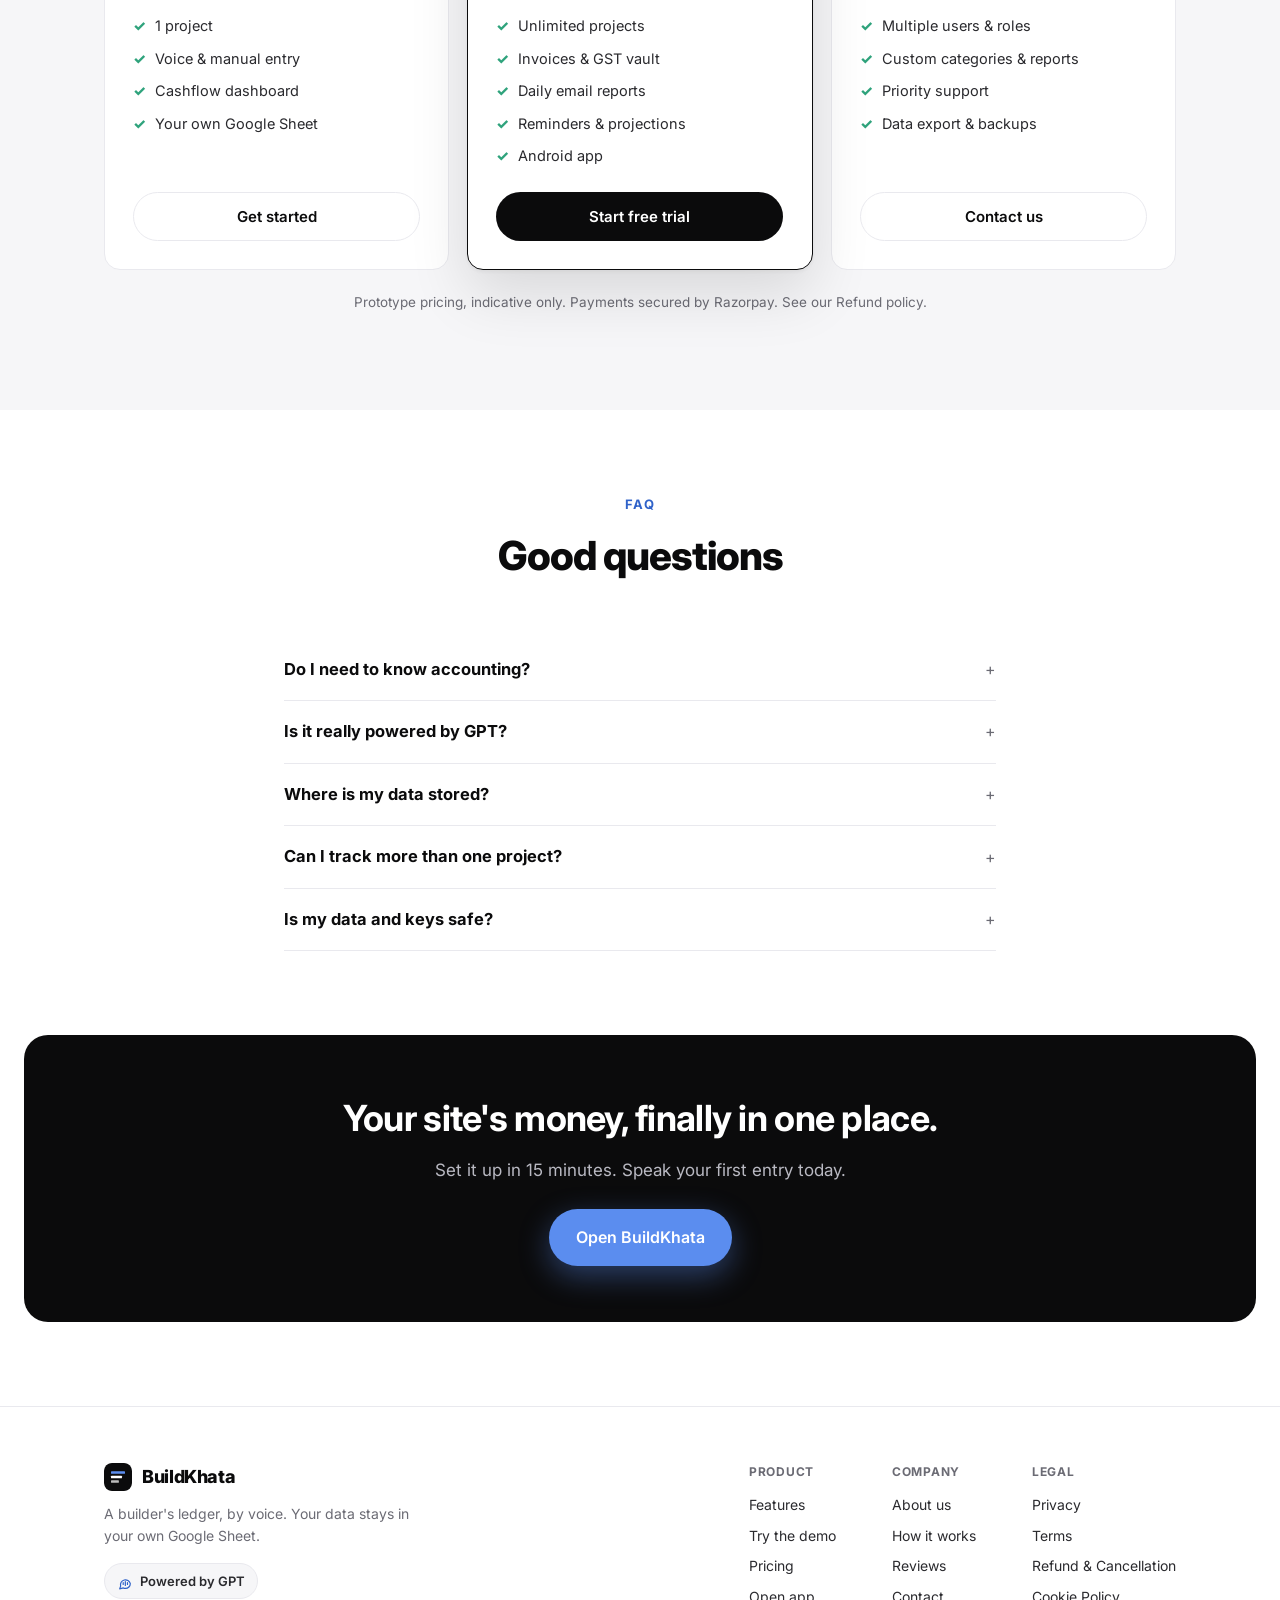
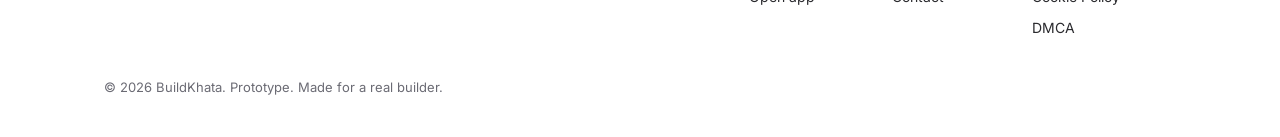
==== commit 46c36e5f: "Deploy: contact/about/dmca, consent banner, Razorpay policies Co-Authored-By: Claude Opus 4.8 <norep" ====
--- a/index.html
+++ b/index.html
@@ -221,7 +221,7 @@
         <a class="btn btn-ghost" href="#contact">Contact us</a>
       </div>
     </div>
-    <p class="center muted" style="margin-top:22px;font-size:13.5px">Prototype pricing, indicative only.</p>
+    <p class="center muted" style="margin-top:22px;font-size:13.5px">Prototype pricing, indicative only. Payments secured by Razorpay. See our <a href="refund.html">Refund policy</a>.</p>
   </div>
 </section>
 
@@ -263,10 +263,10 @@
         </div>
         <div class="foot-col">
           <h4>Company</h4>
+          <a href="about.html">About us</a>
           <a href="#how">How it works</a>
-          <a href="#help">How we help</a>
           <a href="#reviews">Reviews</a>
-          <a href="#faq">FAQ</a>
+          <a href="contact.html">Contact</a>
         </div>
         <div class="foot-col">
           <h4>Legal</h4>
@@ -274,6 +274,7 @@
           <a href="terms.html">Terms</a>
           <a href="refund.html">Refund &amp; Cancellation</a>
           <a href="cookies.html">Cookie Policy</a>
+          <a href="dmca.html">DMCA</a>
         </div>
       </div>
     </div>
@@ -283,6 +284,7 @@
 
 <script src="js/config.js"></script>
 <script src="js/icons.js"></script>
+<script src="js/consent.js"></script>
 <script src="js/site.js"></script>
 </body>
 </html>
--- a/css/site.css
+++ b/css/site.css
@@ -211,6 +211,21 @@
 .powered-foot{display:inline-flex;align-items:center;gap:7px;margin-top:16px;font-size:13px;font-weight:600;color:var(--ink2);background:var(--surface2);border:1px solid var(--line);padding:7px 12px;border-radius:999px}
 .powered-foot [data-ic]{width:16px;height:16px;color:var(--accent-ink);display:inline-flex}
 
+/* cookie consent banner */
+.bk-consent{position:fixed;left:16px;right:16px;bottom:16px;z-index:200;background:var(--ink);color:#fff;border-radius:16px;box-shadow:0 20px 50px rgba(11,11,12,.35);animation:bkcIn .4s var(--ease);max-width:640px;margin:0 auto}
+.bk-consent.out{opacity:0;transform:translateY(10px);transition:.35s}
+.bk-consent-in{display:flex;align-items:center;gap:18px;padding:16px 18px;flex-wrap:wrap}
+.bk-consent p{margin:0;font-size:13.5px;line-height:1.5;color:#d6d6de;flex:1;min-width:220px}
+.bk-consent a{color:#fff;text-decoration:underline}
+.bk-consent-btns{display:flex;gap:10px}
+.bk-consent button{font-family:inherit;font-weight:600;font-size:13.5px;padding:10px 16px;border-radius:10px;cursor:pointer;border:1px solid transparent;transition:.15s var(--ease)}
+.bk-c-decline{background:transparent;color:#fff;border-color:rgba(255,255,255,.25)}
+.bk-c-decline:hover{background:rgba(255,255,255,.1)}
+.bk-c-accept{background:#fff;color:var(--ink)}
+.bk-c-accept:hover{background:#eee}
+@keyframes bkcIn{from{opacity:0;transform:translateY(16px)}to{opacity:1;transform:none}}
+@media (max-width:560px){.bk-consent-in{flex-direction:column;align-items:stretch}.bk-consent-btns{justify-content:flex-end}}
+
 /* policy / document pages */
 .doc{max-width:760px;margin:0 auto;padding:116px 24px 56px}
 .doc h1{font-size:clamp(28px,4vw,36px);letter-spacing:-.02em;margin:0 0 6px}
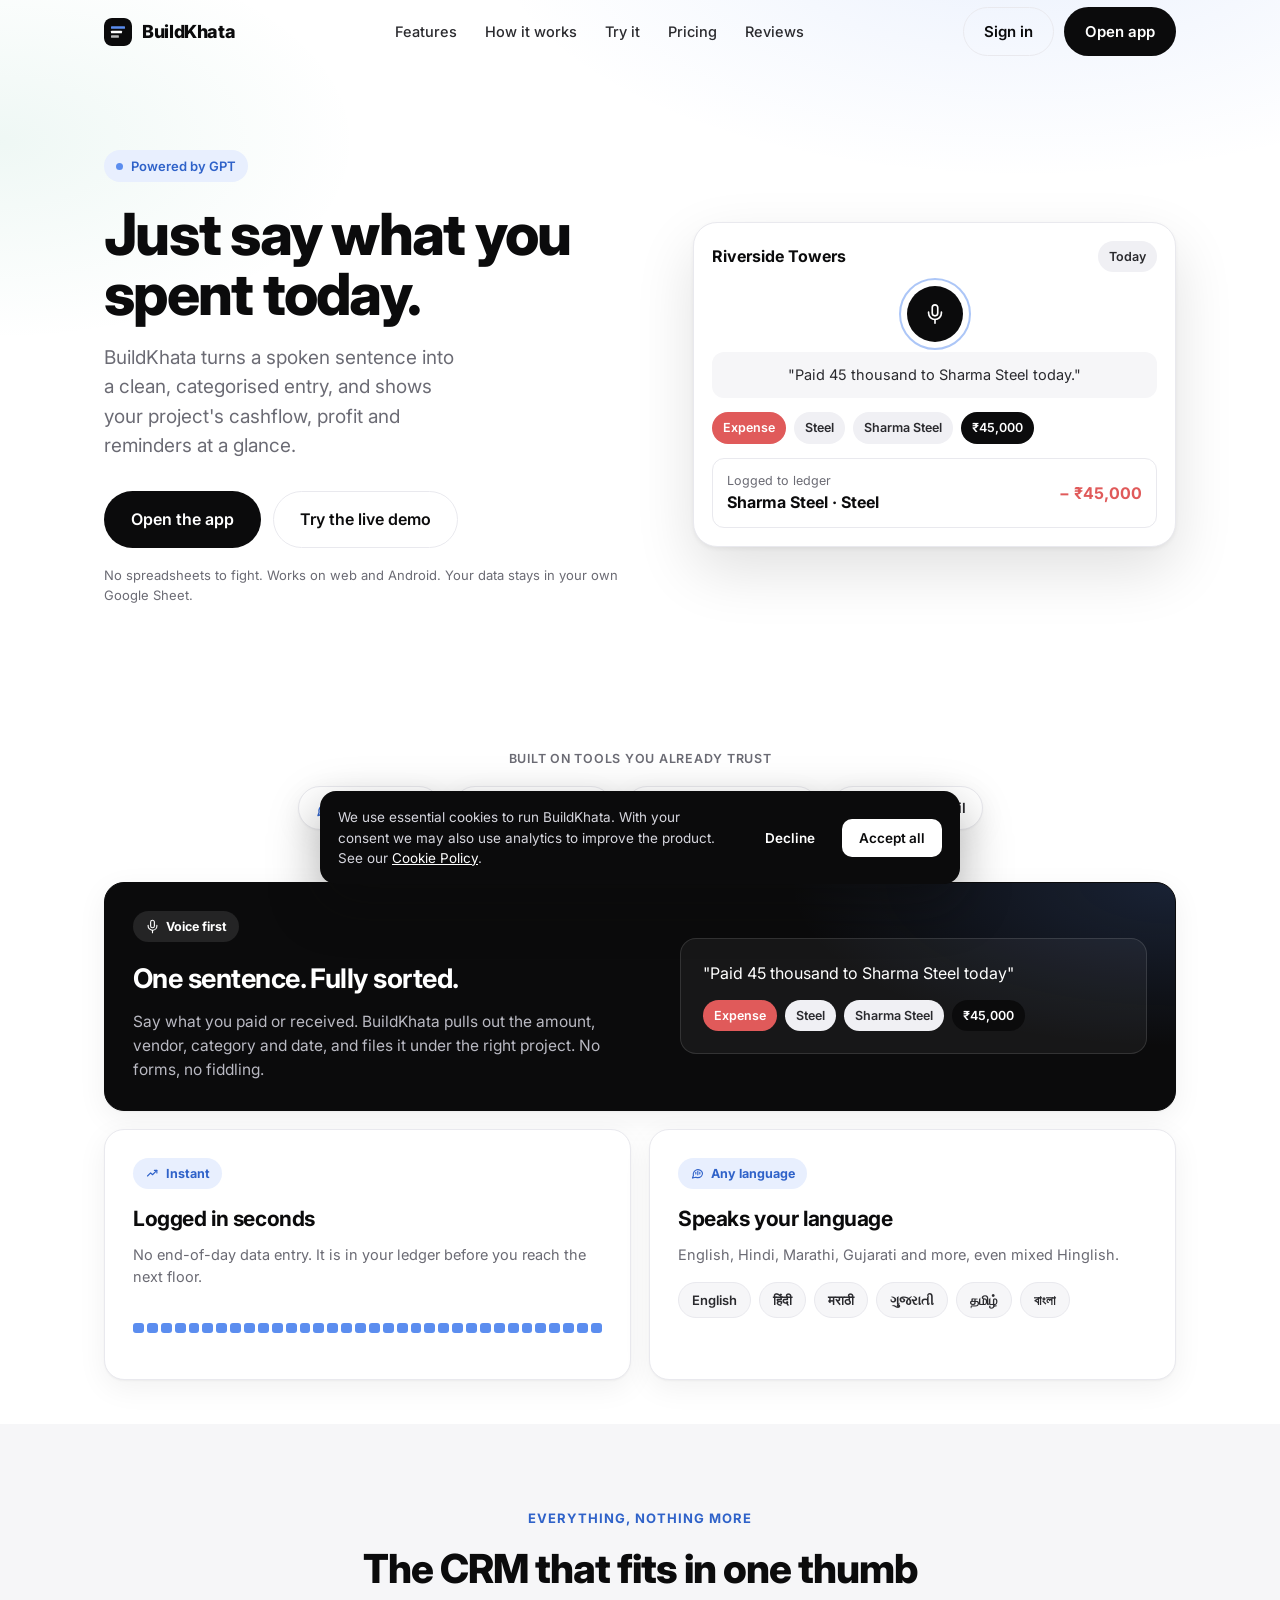
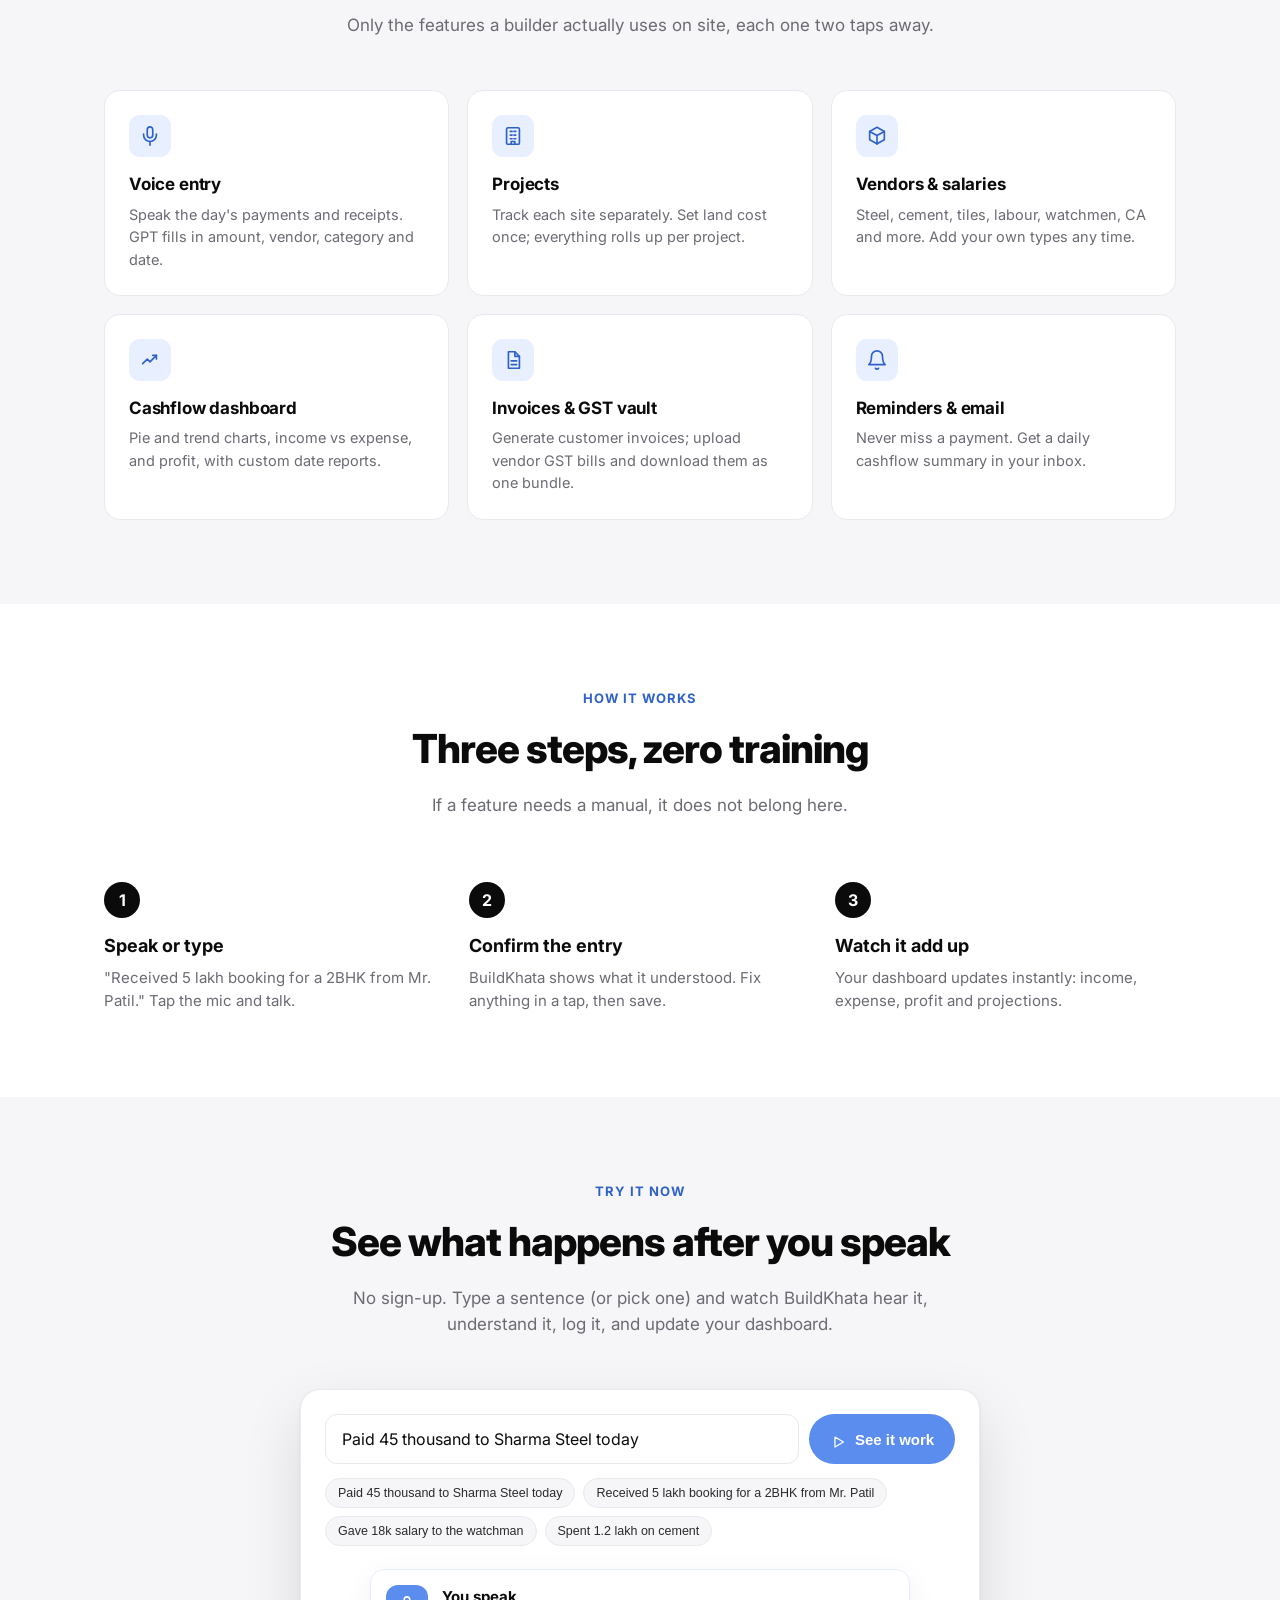
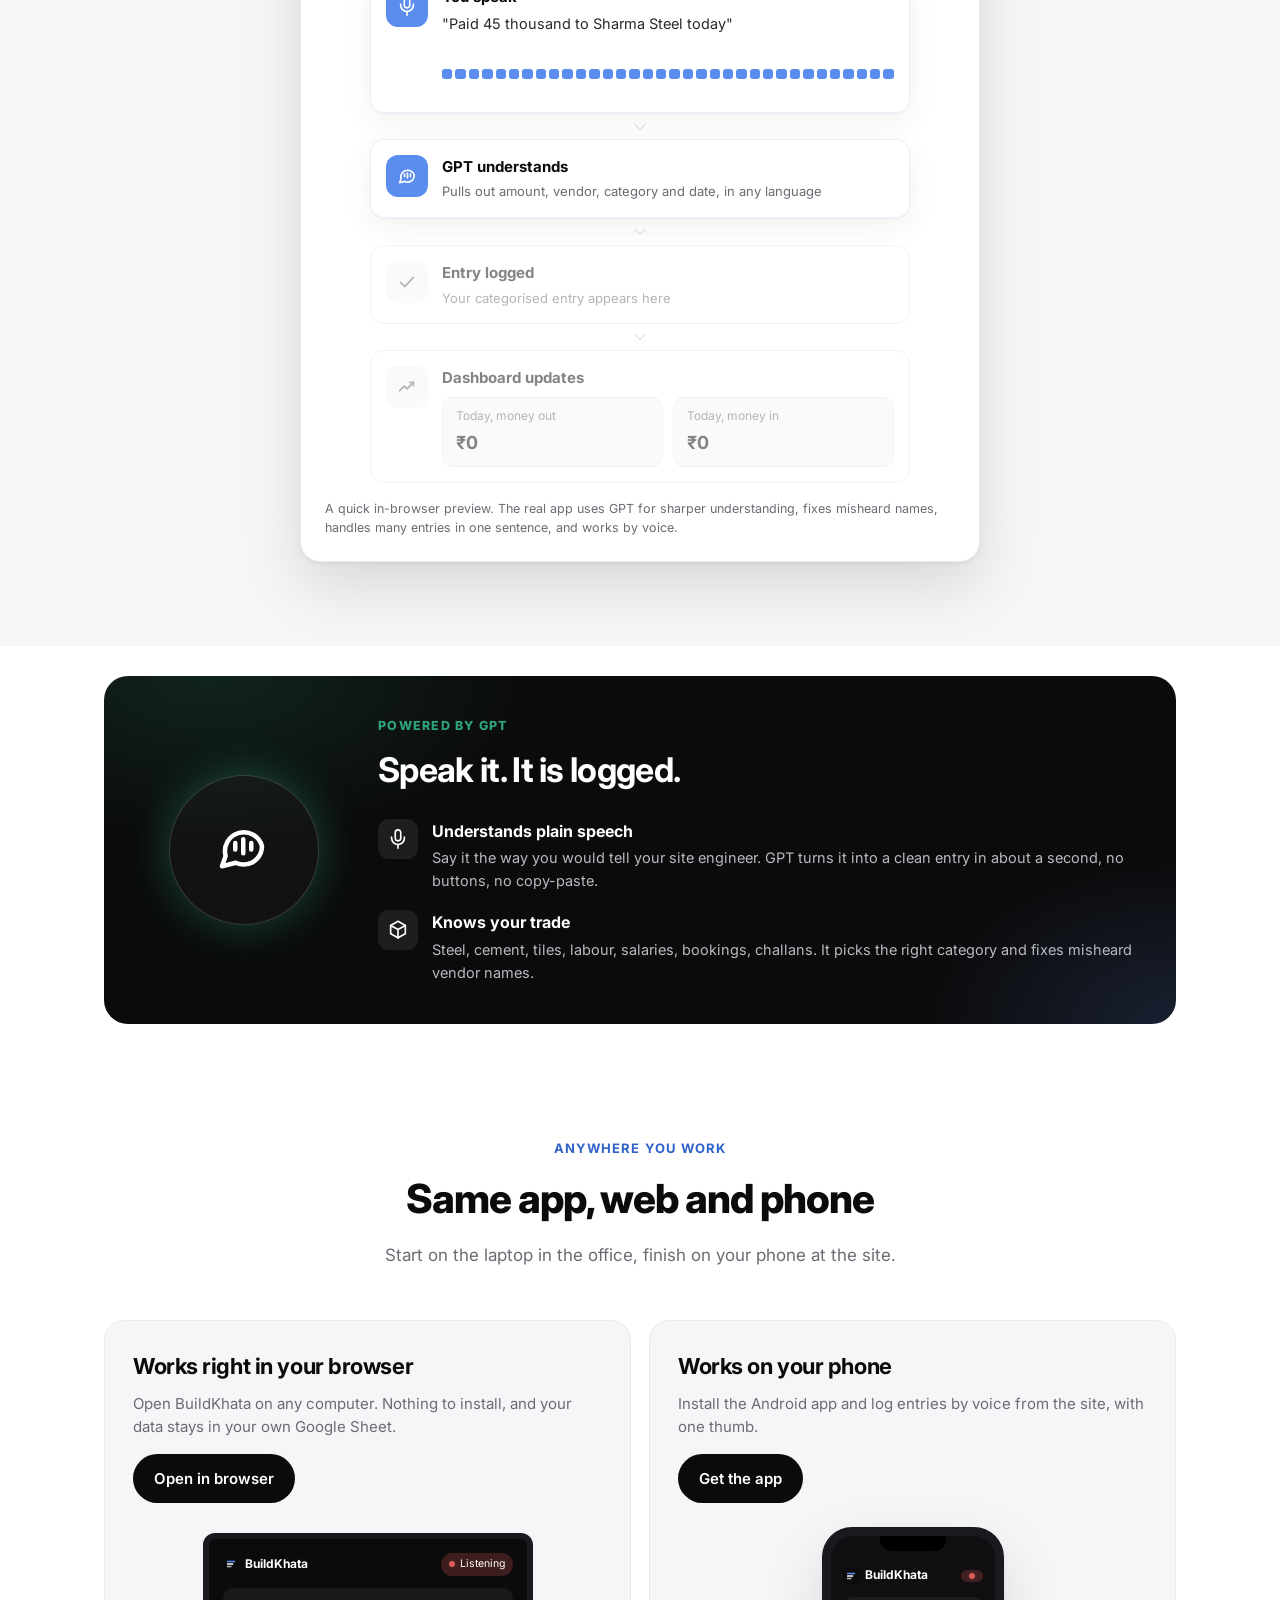
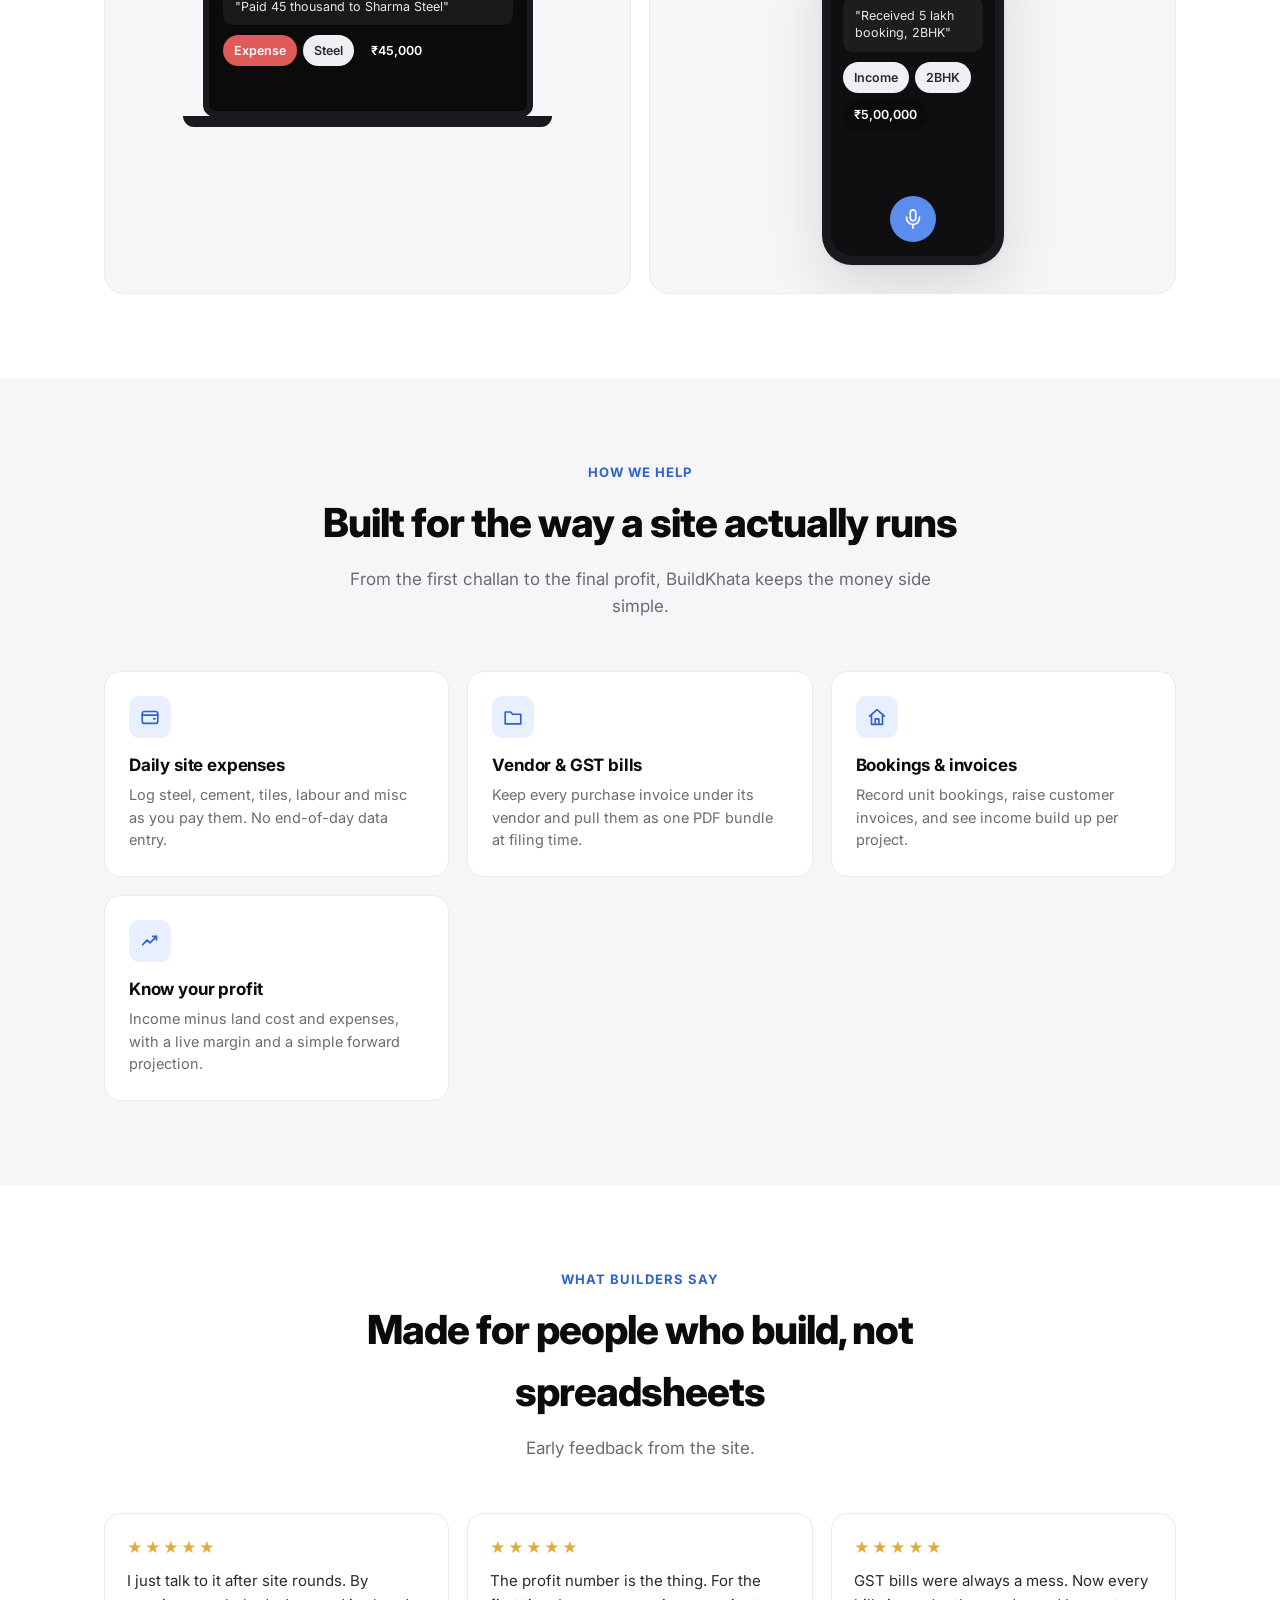
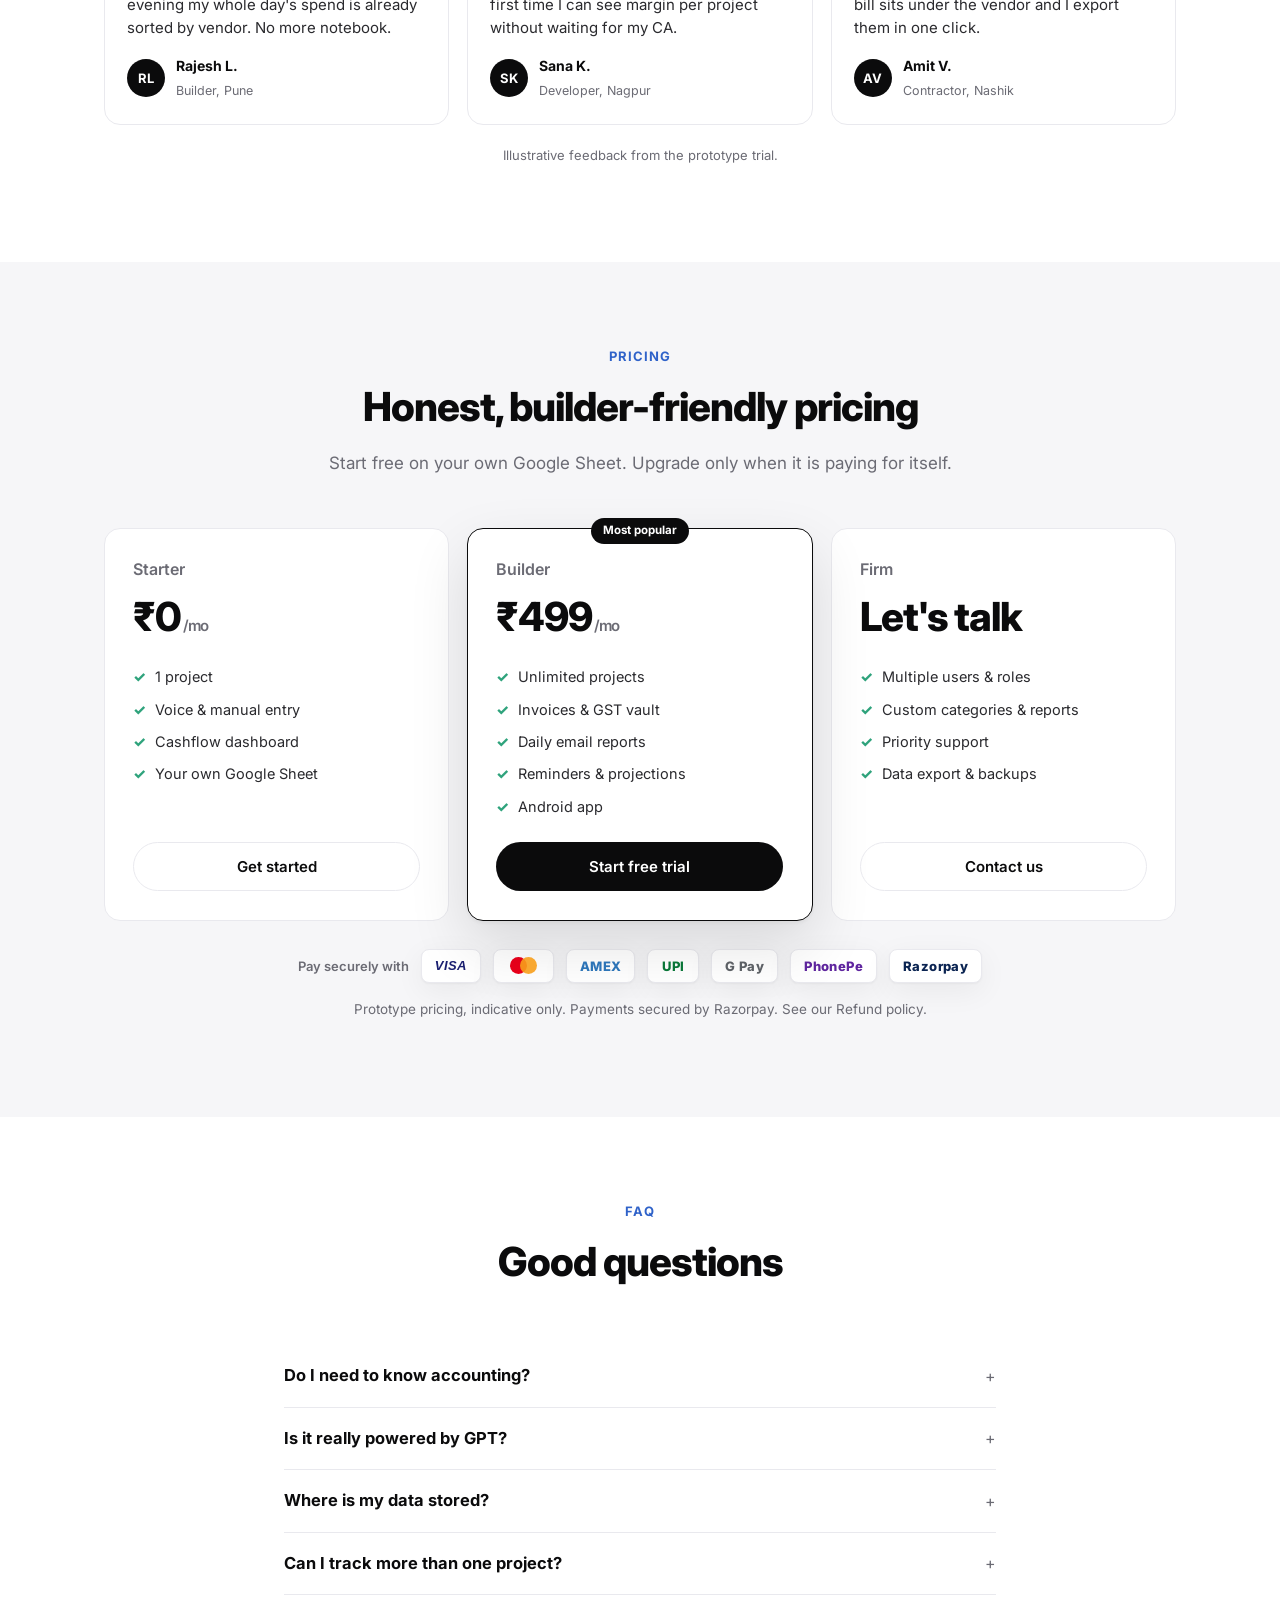
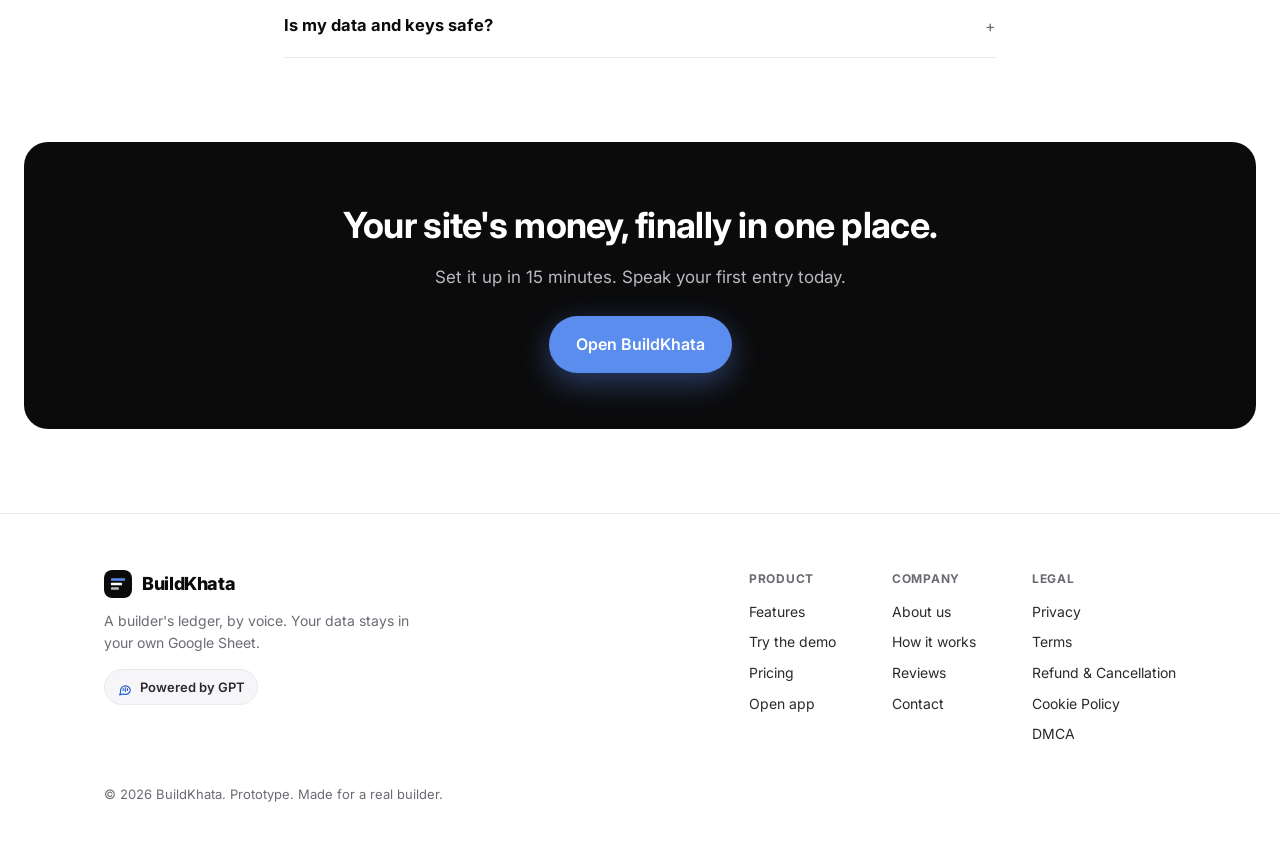
==== commit a2c0a545: "Deploy: marketing v3 (workflow animation, showcase, GPT band, devices, payments) Co-Authored-By: Cla" ====
--- a/index.html
+++ b/index.html
@@ -87,6 +87,39 @@
   </div>
 </section>
 
+<!-- SHOWCASE BAND -->
+<section class="showcase">
+  <div class="wrap">
+    <div class="show-grid">
+      <article class="show-card show-dark reveal">
+        <div class="show-text">
+          <span class="show-tag"><span data-ic="mic"></span> Voice first</span>
+          <h3>One sentence. Fully sorted.</h3>
+          <p>Say what you paid or received. BuildKhata pulls out the amount, vendor, category and date, and files it under the right project. No forms, no fiddling.</p>
+        </div>
+        <div class="show-demo">
+          <div class="show-said">"Paid 45 thousand to Sharma Steel today"</div>
+          <div class="chip-row">
+            <span class="chip exp">Expense</span><span class="chip">Steel</span><span class="chip">Sharma Steel</span><span class="chip amt">&#8377;45,000</span>
+          </div>
+        </div>
+      </article>
+      <article class="show-card reveal" data-d="1">
+        <span class="show-tag light"><span data-ic="trendUp"></span> Instant</span>
+        <h3>Logged in seconds</h3>
+        <p>No end-of-day data entry. It is in your ledger before you reach the next floor.</p>
+        <div class="wave static" id="showWave"></div>
+      </article>
+      <article class="show-card reveal" data-d="2">
+        <span class="show-tag light"><span data-ic="agent"></span> Any language</span>
+        <h3>Speaks your language</h3>
+        <p>English, Hindi, Marathi, Gujarati and more, even mixed Hinglish.</p>
+        <div class="lang-chips"><span>English</span><span>&#2361;&#2367;&#2306;&#2342;&#2368;</span><span>&#2350;&#2352;&#2366;&#2336;&#2368;</span><span>&#2711;&#2753;&#2716;&#2736;&#2750;&#2724;&#2752;</span><span>&#2980;&#2990;&#3007;&#2996;&#3021;</span><span>&#2476;&#2494;&#2434;&#2482;&#2494;</span></div>
+      </article>
+    </div>
+  </div>
+</section>
+
 <!-- FEATURES -->
 <section class="features" id="features">
   <div class="wrap">
@@ -122,18 +155,18 @@
   </div>
 </section>
 
-<!-- TRY IT (interactive) -->
+<!-- TRY IT (interactive workflow) -->
 <section class="tryit" id="try">
   <div class="wrap">
     <div class="sec-head reveal">
       <div class="kicker">Try it now</div>
-      <h2>Type a sentence, watch it become an entry</h2>
-      <p>No sign-up needed. Type what you paid or received and see how BuildKhata reads it.</p>
+      <h2>See what happens after you speak</h2>
+      <p>No sign-up. Type a sentence (or pick one) and watch BuildKhata hear it, understand it, log it, and update your dashboard.</p>
     </div>
     <div class="try-card reveal" data-d="1">
       <div class="try-in">
         <input id="tryInput" type="text" placeholder="e.g. Paid 45 thousand to Sharma Steel today" aria-label="Try a sentence"/>
-        <button class="btn btn-accent" id="tryBtn"><span data-ic="sparkle"></span> See it</button>
+        <button class="btn btn-accent" id="tryBtn"><span data-ic="play"></span> See it work</button>
       </div>
       <div class="try-samples" id="trySamples">
         <button class="sample">Paid 45 thousand to Sharma Steel today</button>
@@ -141,8 +174,111 @@
         <button class="sample">Gave 18k salary to the watchman</button>
         <button class="sample">Spent 1.2 lakh on cement</button>
       </div>
-      <div class="try-result" id="tryResult"></div>
-      <p class="try-note">This is a quick in-browser preview. The real app uses GPT for far smarter understanding, corrects misheard names, and supports many entries in one sentence.</p>
+
+      <div class="workflow" id="workflow">
+        <div class="wf-step" data-s="1">
+          <div class="wf-ic" data-ic="mic"></div>
+          <div class="wf-body">
+            <div class="wf-t">You speak</div>
+            <div class="wf-said" id="wfSaid">Tap a sample above, or type your own</div>
+            <div class="wave" id="wfWave"></div>
+          </div>
+        </div>
+        <div class="wf-arrow" data-ic="chevronDown"></div>
+        <div class="wf-step" data-s="2">
+          <div class="wf-ic" data-ic="agent"></div>
+          <div class="wf-body">
+            <div class="wf-t">GPT understands</div>
+            <div class="wf-sub">Pulls out amount, vendor, category and date, in any language</div>
+          </div>
+        </div>
+        <div class="wf-arrow" data-ic="chevronDown"></div>
+        <div class="wf-step" data-s="3">
+          <div class="wf-ic" data-ic="check"></div>
+          <div class="wf-body">
+            <div class="wf-t">Entry logged</div>
+            <div id="wfEntry" class="wf-entry-empty">Your categorised entry appears here</div>
+          </div>
+        </div>
+        <div class="wf-arrow" data-ic="chevronDown"></div>
+        <div class="wf-step" data-s="4">
+          <div class="wf-ic" data-ic="trendUp"></div>
+          <div class="wf-body">
+            <div class="wf-t">Dashboard updates</div>
+            <div class="wf-stats">
+              <div class="wf-stat"><span>Today, money out</span><b id="wfOut">&#8377;0</b></div>
+              <div class="wf-stat"><span>Today, money in</span><b id="wfIn">&#8377;0</b></div>
+            </div>
+          </div>
+        </div>
+      </div>
+
+      <p class="try-note">A quick in-browser preview. The real app uses GPT for sharper understanding, fixes misheard names, handles many entries in one sentence, and works by voice.</p>
+    </div>
+  </div>
+</section>
+
+<!-- POWERED BY GPT (dark band) -->
+<section class="gptband">
+  <div class="wrap">
+    <div class="gpt-card reveal">
+      <div class="gpt-logo"><span data-ic="agent"></span></div>
+      <div class="gpt-content">
+        <div class="gpt-kicker">Powered by GPT</div>
+        <h2>Speak it. It is logged.</h2>
+        <div class="gpt-rows">
+          <div class="gpt-row"><div class="gpt-ic" data-ic="mic"></div><div><b>Understands plain speech</b><p>Say it the way you would tell your site engineer. GPT turns it into a clean entry in about a second, no buttons, no copy-paste.</p></div></div>
+          <div class="gpt-row"><div class="gpt-ic" data-ic="cube"></div><div><b>Knows your trade</b><p>Steel, cement, tiles, labour, salaries, bookings, challans. It picks the right category and fixes misheard vendor names.</p></div></div>
+        </div>
+      </div>
+    </div>
+  </div>
+</section>
+
+<!-- WORKS ON BROWSER / PHONE -->
+<section>
+  <div class="wrap">
+    <div class="sec-head reveal">
+      <div class="kicker">Anywhere you work</div>
+      <h2>Same app, web and phone</h2>
+      <p>Start on the laptop in the office, finish on your phone at the site.</p>
+    </div>
+    <div class="devices">
+      <article class="dev-card reveal">
+        <div class="dev-text">
+          <h3>Works right in your browser</h3>
+          <p>Open BuildKhata on any computer. Nothing to install, and your data stays in your own Google Sheet.</p>
+          <a class="btn btn-dark" href="app.html">Open in browser</a>
+        </div>
+        <div class="dev-visual">
+          <div class="laptop">
+            <div class="laptop-screen">
+              <div class="mini-top"><span class="mini-brand"><img src="assets/icons/icon.svg" alt=""/> BuildKhata</span><span class="mini-chip rec"><i></i> Listening</span></div>
+              <div class="mini-said">"Paid 45 thousand to Sharma Steel"</div>
+              <div class="mini-chips"><span class="chip exp">Expense</span><span class="chip">Steel</span><span class="chip amt">&#8377;45,000</span></div>
+            </div>
+            <div class="laptop-base"></div>
+          </div>
+        </div>
+      </article>
+      <article class="dev-card reveal" data-d="1">
+        <div class="dev-text">
+          <h3>Works on your phone</h3>
+          <p>Install the Android app and log entries by voice from the site, with one thumb.</p>
+          <a class="btn btn-dark" href="app.html">Get the app</a>
+        </div>
+        <div class="dev-visual">
+          <div class="phone">
+            <div class="phone-notch"></div>
+            <div class="phone-screen">
+              <div class="mini-top"><span class="mini-brand"><img src="assets/icons/icon.svg" alt=""/> BuildKhata</span><span class="mini-chip rec"><i></i></span></div>
+              <div class="mini-said">"Received 5 lakh booking, 2BHK"</div>
+              <div class="mini-chips"><span class="chip">Income</span><span class="chip">2BHK</span><span class="chip amt">&#8377;5,00,000</span></div>
+              <div class="phone-mic" data-ic="mic"></div>
+            </div>
+          </div>
+        </div>
+      </article>
     </div>
   </div>
 </section>
@@ -221,7 +357,17 @@
         <a class="btn btn-ghost" href="#contact">Contact us</a>
       </div>
     </div>
-    <p class="center muted" style="margin-top:22px;font-size:13.5px">Prototype pricing, indicative only. Payments secured by Razorpay. See our <a href="refund.html">Refund policy</a>.</p>
+    <div class="pay-strip reveal">
+      <span class="pay-label">Pay securely with</span>
+      <span class="pay-badge pb-visa">VISA</span>
+      <span class="pay-badge pb-mc"><i></i><i></i></span>
+      <span class="pay-badge pb-amex">AMEX</span>
+      <span class="pay-badge pb-upi">UPI</span>
+      <span class="pay-badge pb-gpay">G&nbsp;Pay</span>
+      <span class="pay-badge pb-ppe">PhonePe</span>
+      <span class="pay-badge pb-rzp">Razorpay</span>
+    </div>
+    <p class="center muted" style="margin-top:16px;font-size:13.5px">Prototype pricing, indicative only. Payments secured by Razorpay. See our <a href="refund.html">Refund policy</a>.</p>
   </div>
 </section>
 
--- a/css/site.css
+++ b/css/site.css
@@ -247,3 +247,119 @@
   .try-in .btn{justify-content:center}
   .mobile-only{display:block}
 }
+
+/* ============ v3 marketing: showcase, gpt band, devices, payments, workflow ============ */
+
+/* showcase band */
+.showcase{padding:44px 0}
+.show-grid{display:grid;grid-template-columns:1fr 1fr;gap:18px}
+.show-card{background:var(--surface);border:1px solid var(--line);border-radius:20px;padding:28px;box-shadow:var(--shadow);transition:transform .25s var(--ease),box-shadow .25s}
+.show-card:hover{transform:translateY(-4px);box-shadow:var(--shadow-lg)}
+.show-card h3{font-size:21px;margin:14px 0 8px;letter-spacing:-.02em}
+.show-card p{color:var(--muted);margin:0;font-size:14.5px}
+.show-dark{grid-column:1 / -1;background:var(--ink);color:#fff;border-color:var(--ink);display:grid;grid-template-columns:1.05fr .95fr;gap:30px;align-items:center;background-image:radial-gradient(60% 120% at 100% 0%,rgba(91,141,239,.18),transparent 60%)}
+.show-dark .show-text h3{color:#fff;font-size:27px;margin:16px 0 10px}
+.show-dark .show-text p{color:#b9b9c2;font-size:15.5px}
+.show-tag{display:inline-flex;align-items:center;gap:6px;font-size:12.5px;font-weight:700;padding:6px 12px;border-radius:999px;background:rgba(255,255,255,.1);color:#fff}
+.show-tag svg,.show-tag [data-ic]{width:15px;height:15px;display:inline-flex}
+.show-tag.light{background:var(--accent-soft);color:var(--accent-ink)}
+.show-demo{background:rgba(255,255,255,.05);border:1px solid rgba(255,255,255,.12);border-radius:16px;padding:22px}
+.show-said{font-size:16px;margin-bottom:14px;color:#fff}
+.lang-chips{display:flex;gap:8px;flex-wrap:wrap;margin-top:16px}
+.lang-chips span{font-size:13px;font-weight:600;padding:7px 13px;border-radius:999px;background:var(--surface2);border:1px solid var(--line);color:var(--ink2)}
+
+/* animated waveform */
+.wave{display:flex;align-items:center;gap:3px;height:46px;margin-top:16px}
+.wave i{flex:1;min-width:2px;background:var(--accent);border-radius:3px;height:22%;animation:waveb 1.1s ease-in-out infinite}
+@keyframes waveb{0%,100%{height:16%;opacity:.6}50%{height:92%;opacity:1}}
+
+/* powered by gpt band */
+.gptband{padding:30px 0}
+.gpt-card{background:var(--ink);color:#fff;border-radius:24px;padding:40px;display:grid;grid-template-columns:200px 1fr;gap:34px;align-items:center;background-image:radial-gradient(50% 80% at 10% 0%,rgba(47,163,124,.16),transparent 60%),radial-gradient(40% 80% at 100% 100%,rgba(91,141,239,.16),transparent 60%)}
+.gpt-logo{width:150px;height:150px;border-radius:50%;margin:0 auto;display:grid;place-items:center;border:1px solid rgba(255,255,255,.16);position:relative;background:rgba(255,255,255,.03)}
+.gpt-logo:before{content:"";position:absolute;inset:-1px;border-radius:50%;box-shadow:0 0 44px rgba(47,163,124,.4)}
+.gpt-logo [data-ic]{width:64px;height:64px;color:#fff;display:inline-flex}
+.gpt-kicker{font-size:12.5px;font-weight:800;letter-spacing:.1em;text-transform:uppercase;color:#2FA37C}
+.gpt-content h2{font-size:clamp(24px,3vw,34px);margin:8px 0 22px;letter-spacing:-.02em}
+.gpt-rows{display:flex;flex-direction:column;gap:18px}
+.gpt-row{display:flex;gap:14px;align-items:flex-start}
+.gpt-ic{width:40px;height:40px;border-radius:11px;background:rgba(255,255,255,.08);display:grid;place-items:center;color:#fff;flex:none}
+.gpt-ic [data-ic]{width:20px;height:20px;display:inline-flex}
+.gpt-row b{font-size:16px}
+.gpt-row p{margin:4px 0 0;color:#b9b9c2;font-size:14.5px;line-height:1.55}
+
+/* devices */
+.devices{display:grid;grid-template-columns:1fr 1fr;gap:18px}
+.dev-card{background:var(--surface2);border:1px solid var(--line);border-radius:20px;padding:28px;overflow:hidden}
+.dev-text h3{font-size:22px;margin:0 0 8px;letter-spacing:-.02em}
+.dev-text p{color:var(--muted);margin:0 0 16px;font-size:15px}
+.dev-visual{display:flex;justify-content:center;align-items:flex-end;margin-top:24px;min-height:200px}
+.laptop{width:330px;max-width:100%}
+.laptop-screen{background:var(--ink);border:6px solid #1a1a1e;border-radius:12px;padding:14px;color:#fff;height:184px;overflow:hidden}
+.laptop-base{height:11px;background:#1a1a1e;border-radius:0 0 12px 12px;width:112%;margin:-1px 0 0 -6%}
+.phone{width:182px;background:#1a1a1e;border-radius:30px;padding:9px;position:relative;box-shadow:var(--shadow-lg)}
+.phone-notch{position:absolute;top:9px;left:50%;transform:translateX(-50%);width:66px;height:15px;background:#000;border-radius:0 0 12px 12px;z-index:2}
+.phone-screen{background:#0f0f12;border-radius:22px;padding:30px 12px 58px;color:#fff;min-height:320px;position:relative}
+.phone-mic{position:absolute;bottom:14px;left:50%;transform:translateX(-50%);width:46px;height:46px;border-radius:50%;background:var(--accent);display:grid;place-items:center;color:#fff;box-shadow:0 0 0 0 rgba(91,141,239,.5);animation:aiPulse2 2.4s infinite}
+.phone-mic [data-ic]{width:21px;height:21px;display:inline-flex}
+@keyframes aiPulse2{0%{box-shadow:0 0 0 0 rgba(91,141,239,.5)}70%{box-shadow:0 0 0 12px rgba(91,141,239,0)}100%{box-shadow:0 0 0 0 rgba(91,141,239,0)}}
+.mini-top{display:flex;align-items:center;justify-content:space-between;margin-bottom:12px}
+.mini-brand{display:flex;align-items:center;gap:6px;font-weight:700;font-size:12px;color:#fff}
+.mini-brand img{width:16px;height:16px;border-radius:5px}
+.mini-chip.rec{display:inline-flex;align-items:center;gap:5px;font-size:10.5px;color:#fff;background:rgba(224,90,90,.24);padding:3px 8px;border-radius:999px}
+.mini-chip.rec i{width:6px;height:6px;border-radius:50%;background:var(--expense);animation:dotp 1.3s infinite}
+@keyframes dotp{0%,100%{opacity:1}50%{opacity:.25}}
+.mini-said{font-size:12.5px;color:#e6e6ea;background:rgba(255,255,255,.06);padding:10px 12px;border-radius:10px;line-height:1.4}
+.mini-chips{display:flex;gap:6px;flex-wrap:wrap;margin-top:10px}
+
+/* payment strip */
+.pay-strip{display:flex;align-items:center;justify-content:center;gap:12px;flex-wrap:wrap;margin-top:28px}
+.pay-label{font-size:13px;color:var(--muted);font-weight:600}
+.pay-badge{display:inline-flex;align-items:center;justify-content:center;height:34px;min-width:52px;padding:0 13px;background:var(--surface);border:1px solid var(--line);border-radius:8px;font-weight:800;font-size:13px;letter-spacing:.03em;box-shadow:var(--shadow)}
+.pb-visa{color:#1A1F71;font-style:italic}
+.pb-amex{color:#2E77BC}
+.pb-upi{color:#097939}
+.pb-gpay{color:#5f6368}
+.pb-ppe{color:#5f259f}
+.pb-rzp{color:#0b2452}
+.pb-mc{padding:0 16px}
+.pb-mc i{width:17px;height:17px;border-radius:50%;display:inline-block}
+.pb-mc i:first-child{background:#EB001B}
+.pb-mc i:last-child{background:#F79E1B;margin-left:-7px;opacity:.9}
+
+/* workflow */
+.workflow{max-width:540px;margin:24px auto 4px}
+.wf-step{display:flex;gap:14px;align-items:flex-start;padding:15px;border:1px solid var(--line);border-radius:14px;background:var(--surface);opacity:.5;transition:opacity .4s var(--ease),border-color .4s,box-shadow .4s,transform .4s}
+.wf-step.on{opacity:1;border-color:var(--accent-soft);box-shadow:var(--shadow);transform:translateY(-1px)}
+.wf-ic{width:42px;height:42px;border-radius:12px;background:var(--surface2);display:grid;place-items:center;color:var(--muted);flex:none;transition:.3s}
+.wf-ic [data-ic]{width:20px;height:20px;display:inline-flex}
+.wf-step.on .wf-ic{background:var(--accent);color:#fff}
+.wf-step[data-s="3"].on .wf-ic{background:var(--income);color:#fff}
+.wf-body{min-width:0;flex:1}
+.wf-t{font-weight:700;font-size:15px}
+.wf-sub{font-size:13px;color:var(--muted);margin-top:3px}
+.wf-said{font-size:14.5px;color:var(--ink2);margin-top:4px;min-height:20px}
+.wf-arrow{display:flex;justify-content:center;color:var(--line);margin:3px 0}
+.wf-arrow [data-ic]{width:22px;height:22px;display:inline-flex}
+.wf-entry-empty{font-size:13px;color:var(--muted);margin-top:4px}
+.wf-entry{display:flex;align-items:center;justify-content:space-between;gap:10px;margin-top:8px;padding:10px 12px;border:1px solid var(--line);border-radius:11px;background:var(--surface2);animation:popIn .3s var(--ease)}
+.wf-entry .we-t{font-weight:700;font-size:14px}
+.wf-entry .we-s{font-size:12px;color:var(--muted)}
+.wf-entry .we-a{font-weight:800;font-size:15px;white-space:nowrap}
+.wf-entry .we-a.out{color:var(--expense)} .wf-entry .we-a.in{color:var(--income)}
+.wf-stats{display:flex;gap:10px;margin-top:8px;flex-wrap:wrap}
+.wf-stat{background:var(--surface2);border:1px solid var(--line);border-radius:11px;padding:9px 13px;font-size:12px;color:var(--muted);flex:1;min-width:130px}
+.wf-stat b{display:block;font-size:18px;color:var(--ink);margin-top:3px;letter-spacing:-.01em}
+
+@media (max-width:900px){
+  .show-grid{grid-template-columns:1fr}
+  .show-dark{grid-template-columns:1fr;gap:20px}
+  .gpt-card{grid-template-columns:1fr;gap:22px;padding:30px}
+  .gpt-logo{width:110px;height:110px}
+  .gpt-logo [data-ic]{width:48px;height:48px}
+  .devices{grid-template-columns:1fr}
+}
+/* icon size overrides (generic pass renders at 22px inline) */
+.gpt-logo svg.ic{width:60px !important;height:60px !important}
+.show-tag svg.ic{width:15px !important;height:15px !important}
+.wf-arrow svg.ic{width:20px !important;height:20px !important;color:var(--line)}
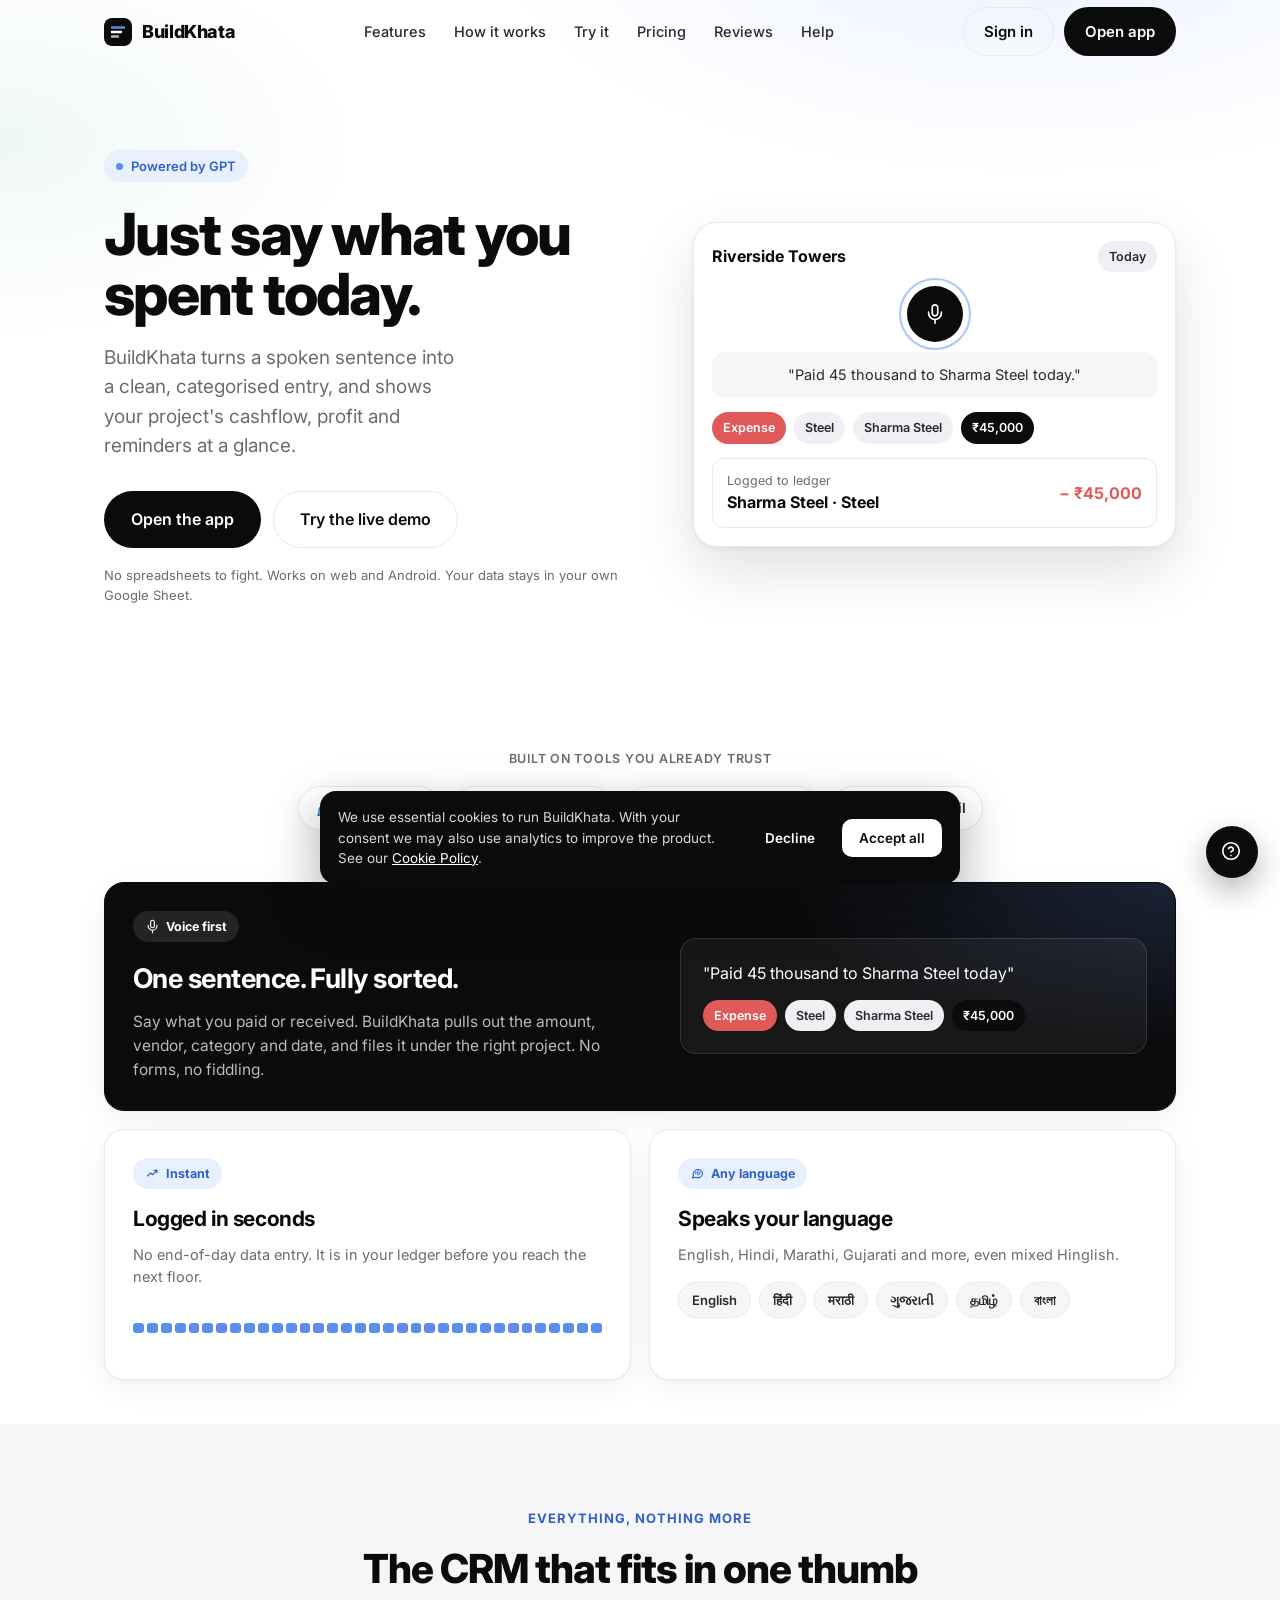
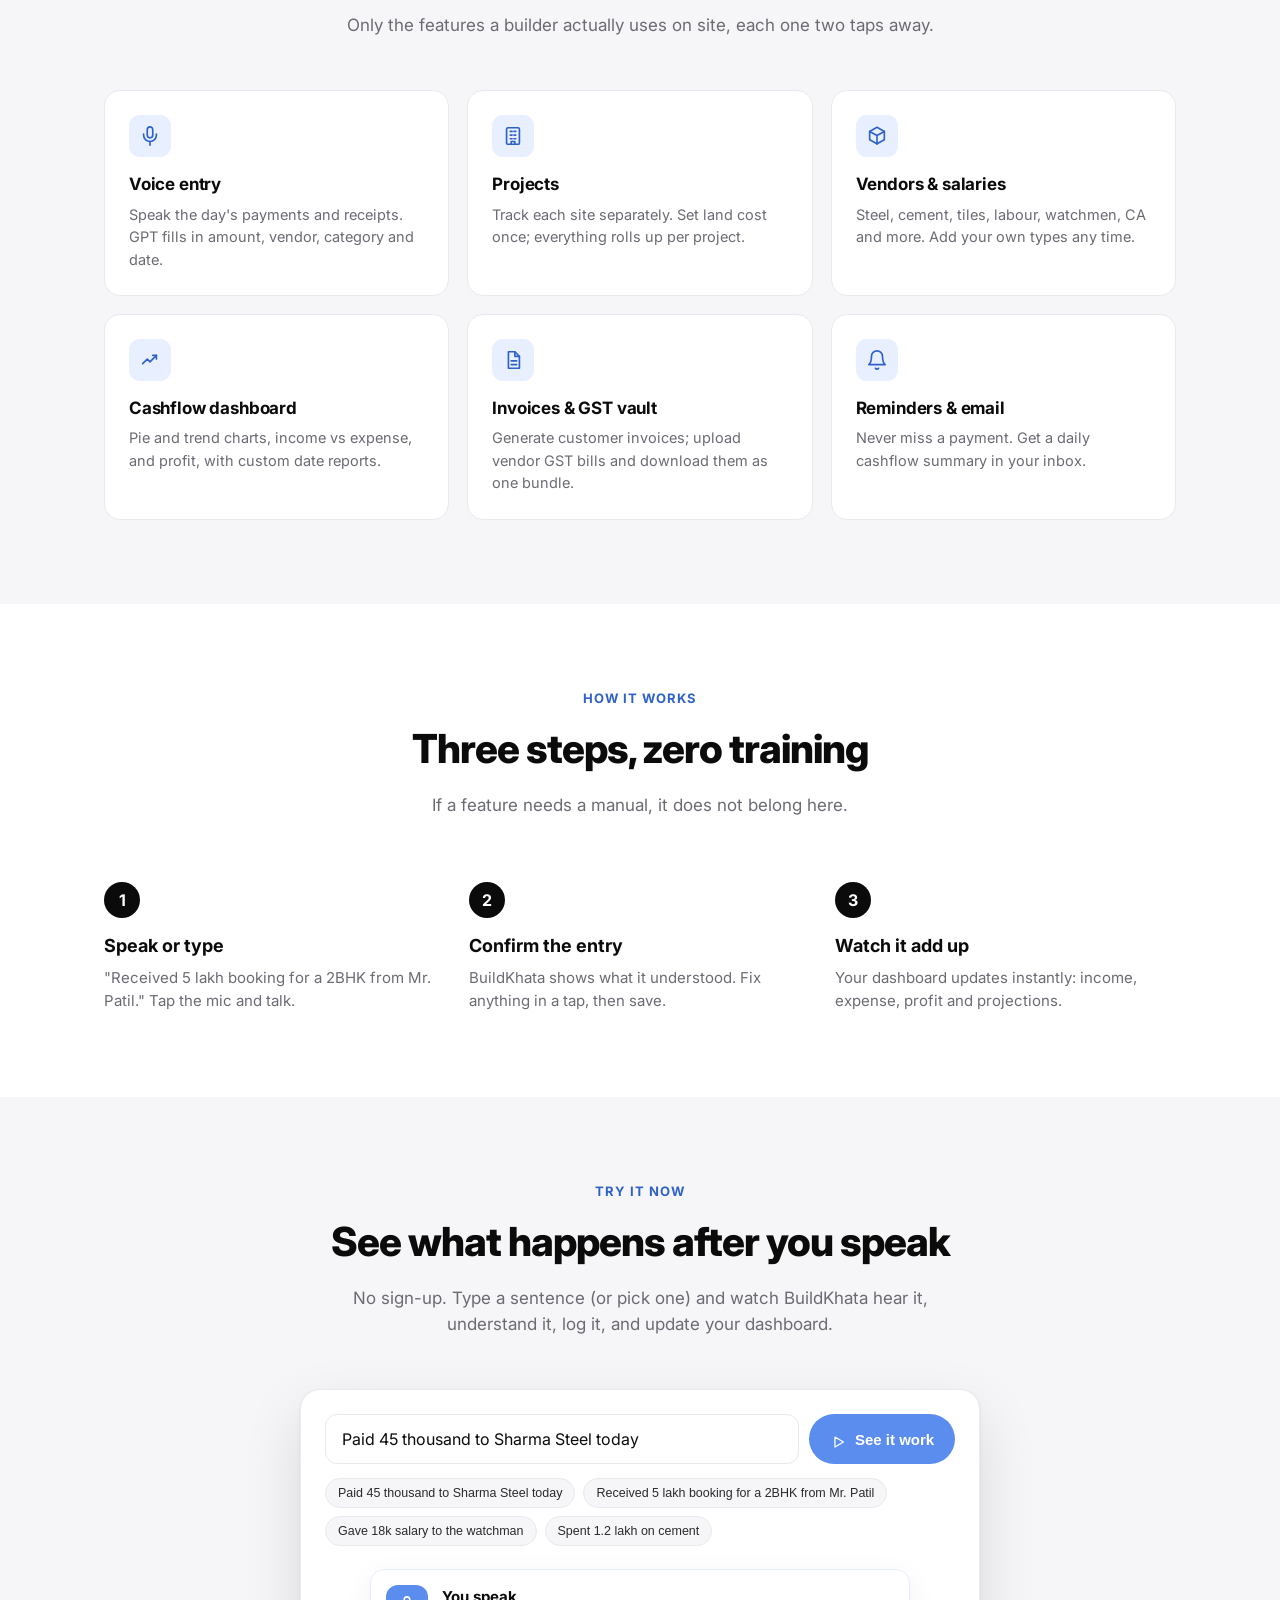
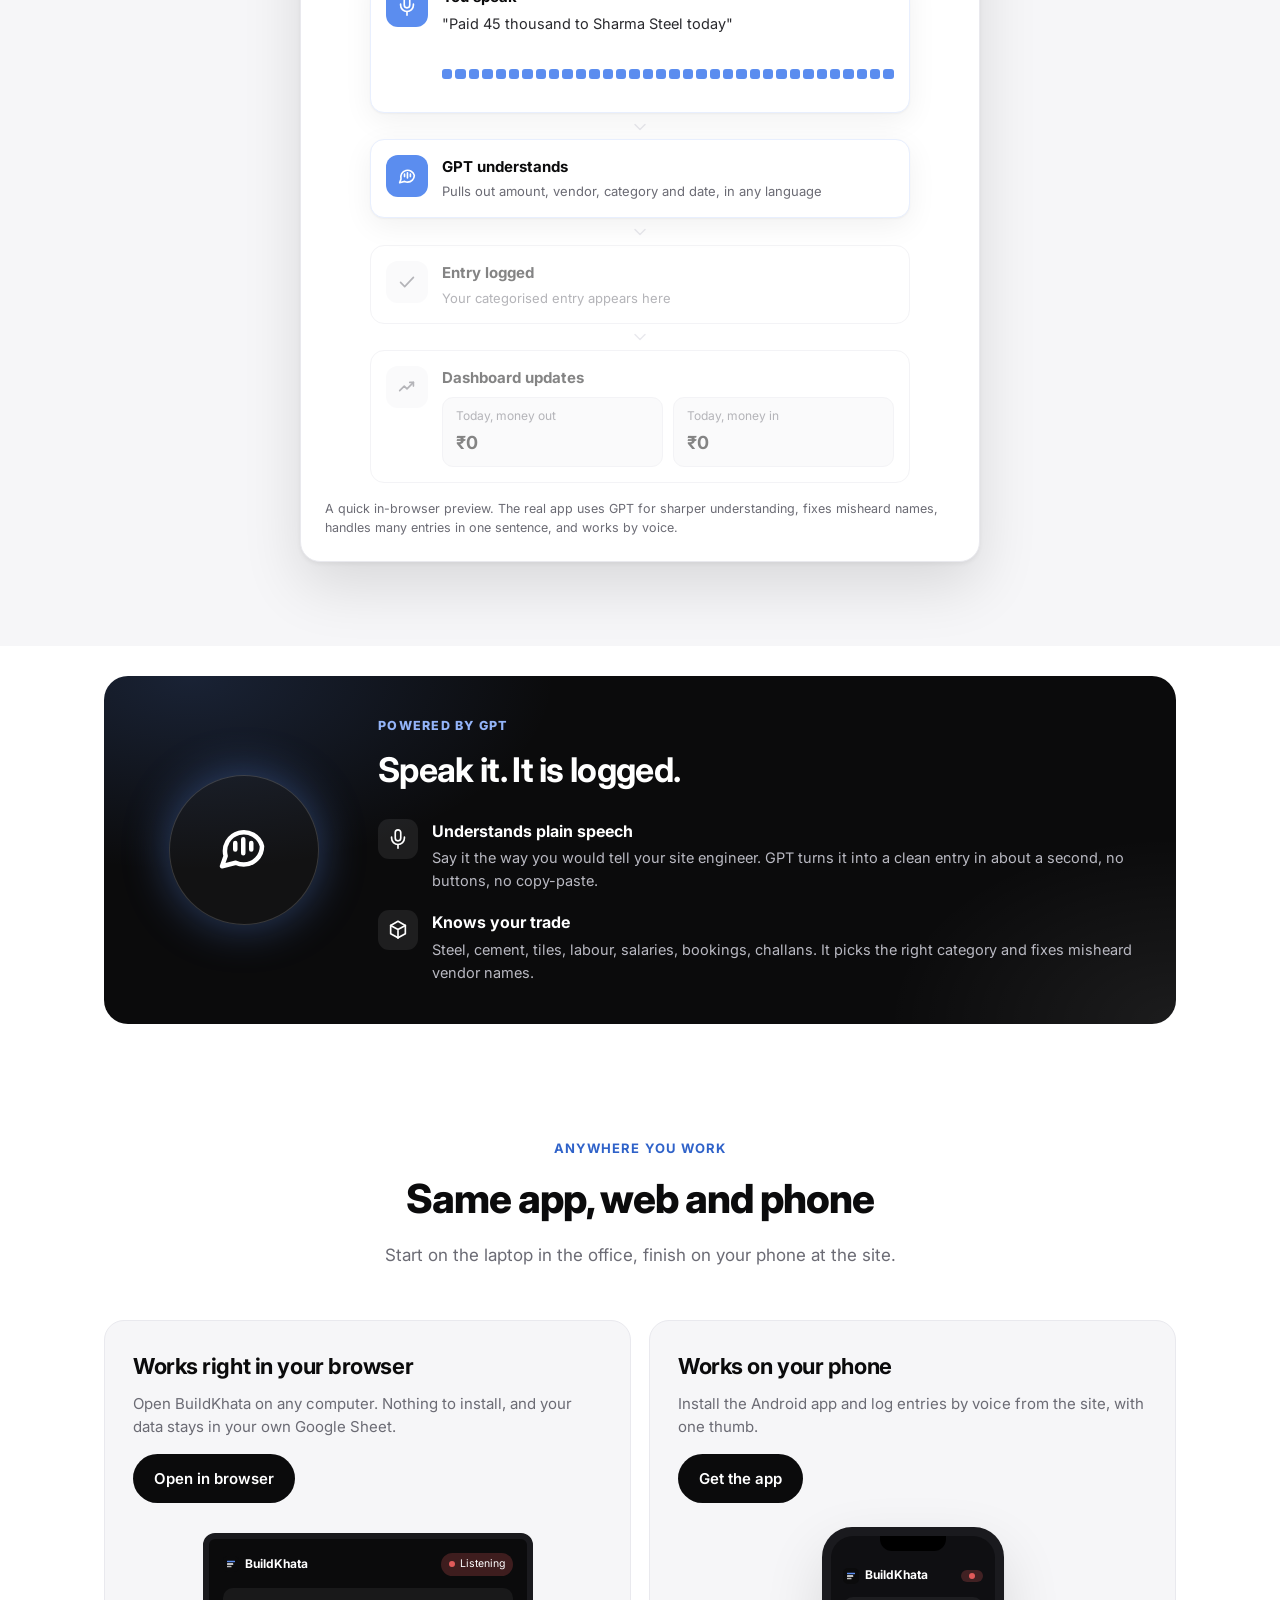
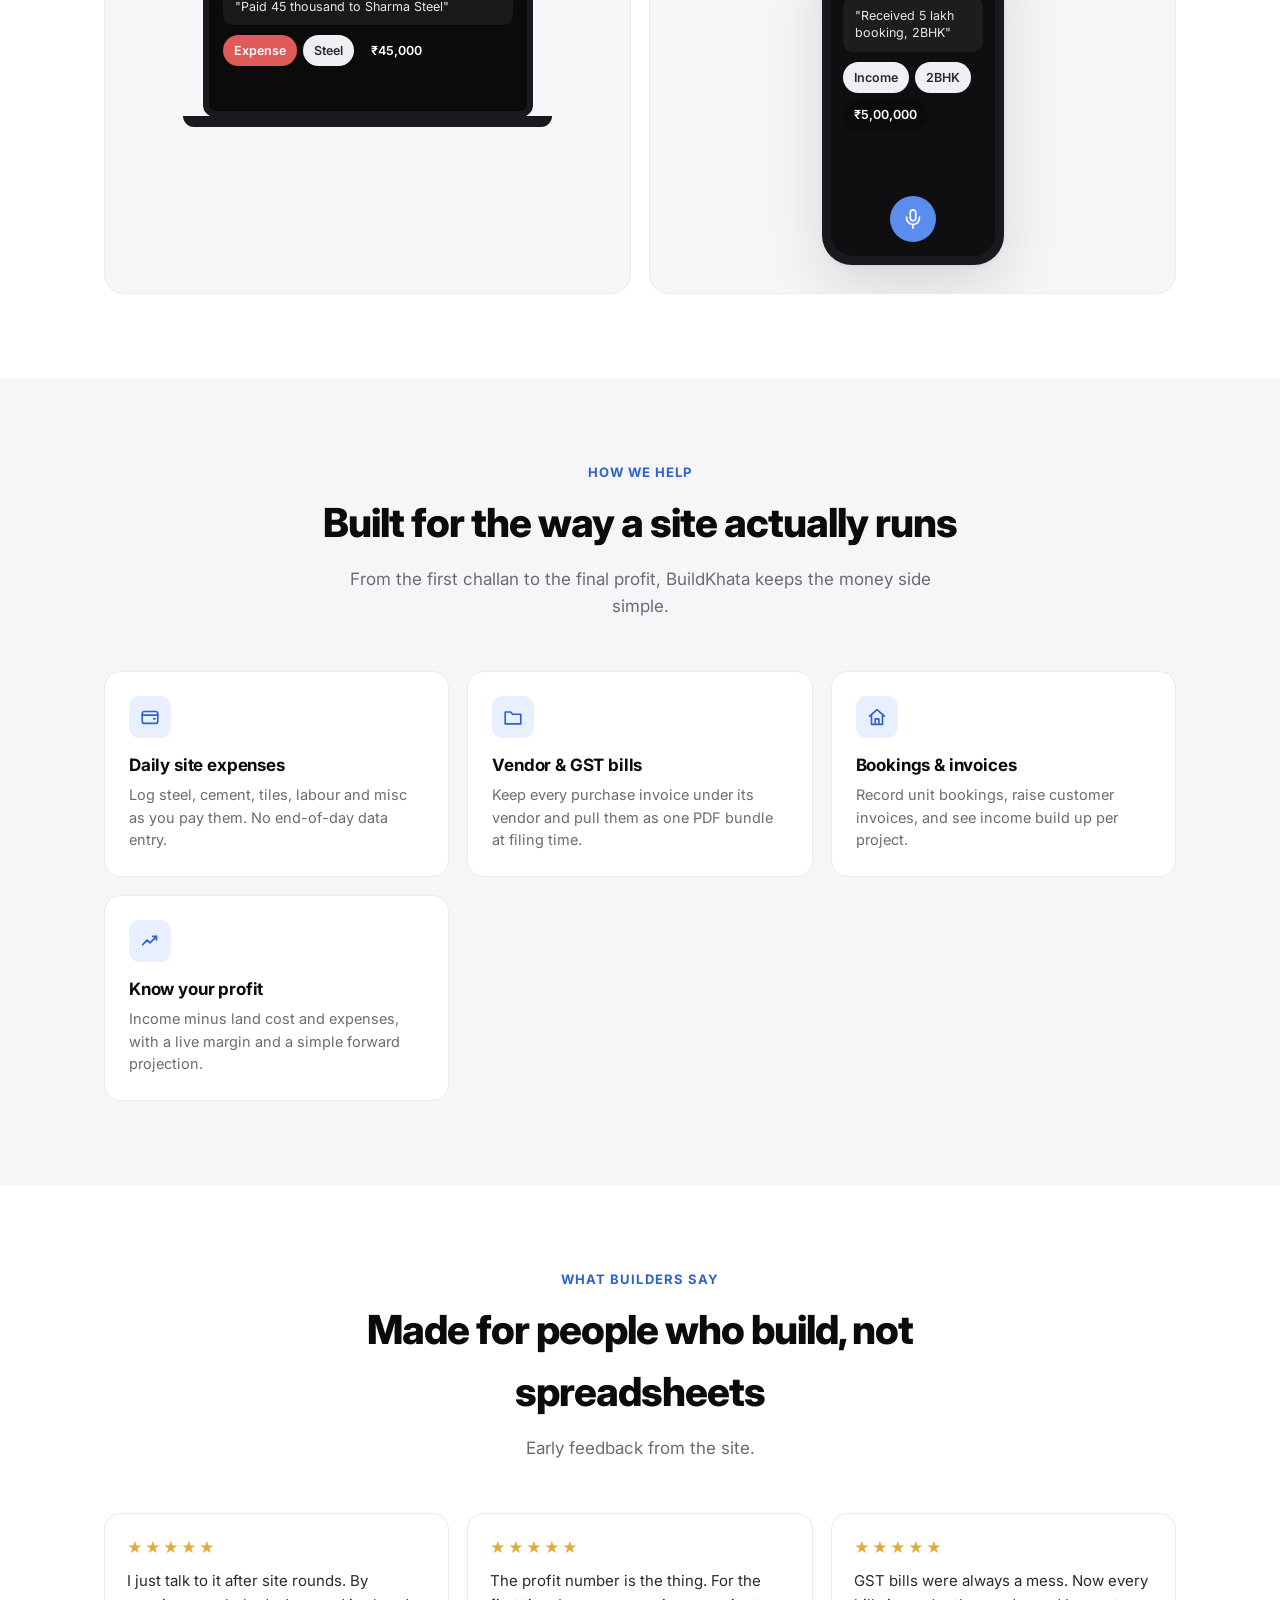
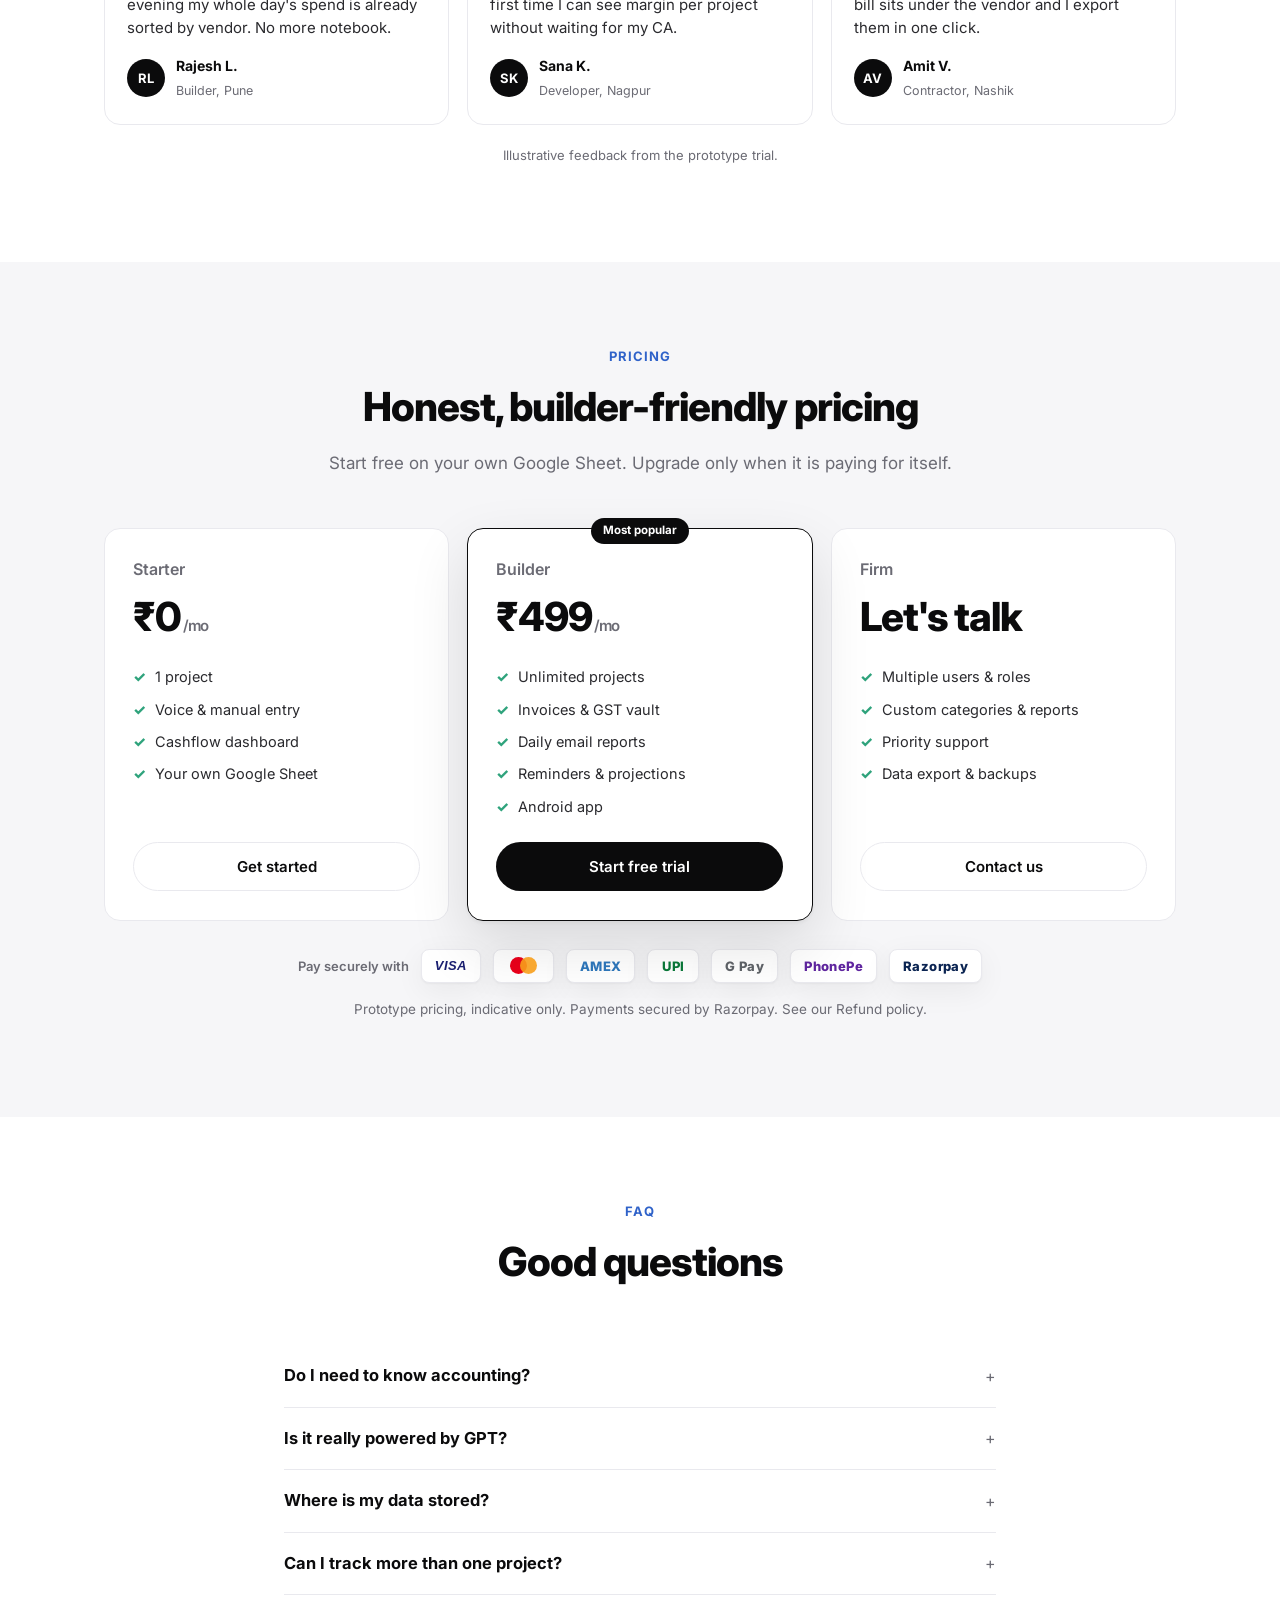
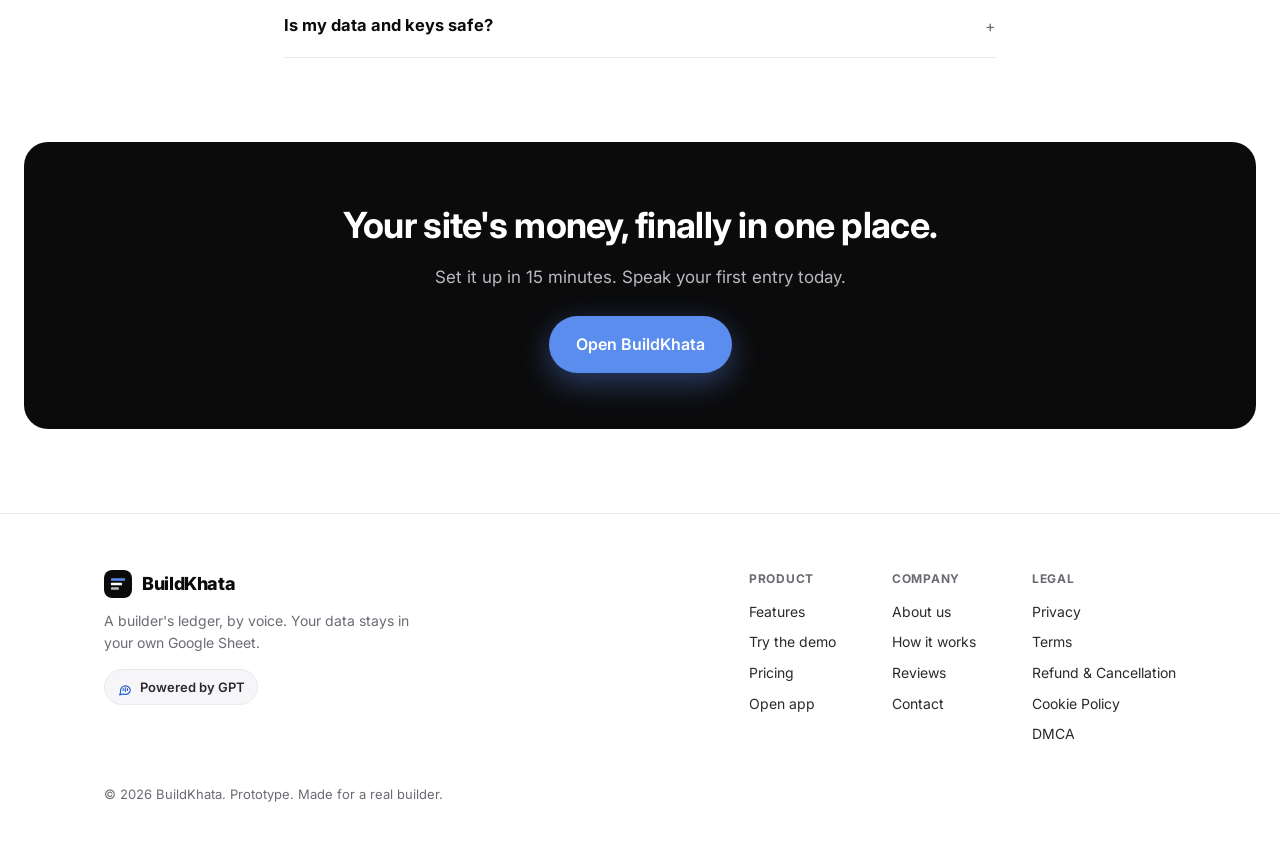
==== commit 8aa92e76: "Deploy: help & support ticketing Co-Authored-By: Claude Opus 4.8 <noreply@anthropic.com>" ====
--- a/index.html
+++ b/index.html
@@ -29,6 +29,7 @@
       <a href="#try">Try it</a>
       <a href="#pricing">Pricing</a>
       <a href="#reviews">Reviews</a>
+      <a href="contact.html">Help</a>
       <a class="mobile-only" href="app.html">Sign in</a>
     </nav>
     <div class="nav-cta">
@@ -428,6 +429,8 @@
   </div>
 </footer>
 
+<a class="help-fab" href="contact.html" aria-label="Help and support" title="Help & Support"><span data-ic="help"></span></a>
+
 <script src="js/config.js"></script>
 <script src="js/icons.js"></script>
 <script src="js/consent.js"></script>
--- a/css/site.css
+++ b/css/site.css
@@ -147,9 +147,10 @@
   .hero{padding:120px 0 60px}
   .nav-links,.nav-cta .btn-ghost{display:none}
   .nav-toggle{display:block}
-  .nav.open .nav-links{display:flex;position:absolute;top:64px;left:0;right:0;flex-direction:column;
-    gap:0;background:var(--surface);border-bottom:1px solid var(--line);padding:8px 24px 16px}
-  .nav.open .nav-links a{padding:12px 0;border-bottom:1px solid var(--line)}
+  .nav.open .nav-links{display:flex;position:absolute;top:64px;left:0;right:0;flex-direction:column;align-items:stretch;
+    gap:0;background:var(--surface);border-bottom:1px solid var(--line);padding:6px 20px 14px;box-shadow:0 20px 44px rgba(11,11,12,.12)}
+  .nav.open .nav-links a{padding:15px 4px;font-size:16px;font-weight:600;text-align:left;border-bottom:1px solid var(--line);color:var(--ink)}
+  .nav.open .nav-links a:last-child{border-bottom:0;color:var(--accent-ink);font-weight:700}
   .cta-band{padding:40px 22px}
 }
 @media (prefers-reduced-motion:reduce){
@@ -275,11 +276,11 @@
 
 /* powered by gpt band */
 .gptband{padding:30px 0}
-.gpt-card{background:var(--ink);color:#fff;border-radius:24px;padding:40px;display:grid;grid-template-columns:200px 1fr;gap:34px;align-items:center;background-image:radial-gradient(50% 80% at 10% 0%,rgba(47,163,124,.16),transparent 60%),radial-gradient(40% 80% at 100% 100%,rgba(91,141,239,.16),transparent 60%)}
+.gpt-card{background:var(--ink);color:#fff;border-radius:24px;padding:40px;display:grid;grid-template-columns:200px 1fr;gap:34px;align-items:center;background-image:radial-gradient(55% 90% at 8% 0%,rgba(91,141,239,.18),transparent 62%),radial-gradient(45% 90% at 100% 100%,rgba(255,255,255,.07),transparent 60%)}
 .gpt-logo{width:150px;height:150px;border-radius:50%;margin:0 auto;display:grid;place-items:center;border:1px solid rgba(255,255,255,.16);position:relative;background:rgba(255,255,255,.03)}
-.gpt-logo:before{content:"";position:absolute;inset:-1px;border-radius:50%;box-shadow:0 0 44px rgba(47,163,124,.4)}
+.gpt-logo:before{content:"";position:absolute;inset:-1px;border-radius:50%;box-shadow:0 0 46px rgba(91,141,239,.42)}
 .gpt-logo [data-ic]{width:64px;height:64px;color:#fff;display:inline-flex}
-.gpt-kicker{font-size:12.5px;font-weight:800;letter-spacing:.1em;text-transform:uppercase;color:#2FA37C}
+.gpt-kicker{font-size:12.5px;font-weight:800;letter-spacing:.1em;text-transform:uppercase;color:#93B4F8}
 .gpt-content h2{font-size:clamp(24px,3vw,34px);margin:8px 0 22px;letter-spacing:-.02em}
 .gpt-rows{display:flex;flex-direction:column;gap:18px}
 .gpt-row{display:flex;gap:14px;align-items:flex-start}
@@ -363,3 +364,8 @@
 .gpt-logo svg.ic{width:60px !important;height:60px !important}
 .show-tag svg.ic{width:15px !important;height:15px !important}
 .wf-arrow svg.ic{width:20px !important;height:20px !important;color:var(--line)}
+
+/* homepage help/support floating button */
+.help-fab{position:fixed;right:22px;bottom:22px;z-index:120;width:52px;height:52px;border-radius:50%;background:var(--ink);color:#fff;display:grid;place-items:center;box-shadow:0 12px 30px rgba(11,11,12,.3);transition:transform .18s var(--ease)}
+.help-fab:hover{transform:scale(1.06)}
+.help-fab [data-ic]{width:24px;height:24px;display:inline-flex;color:#fff}
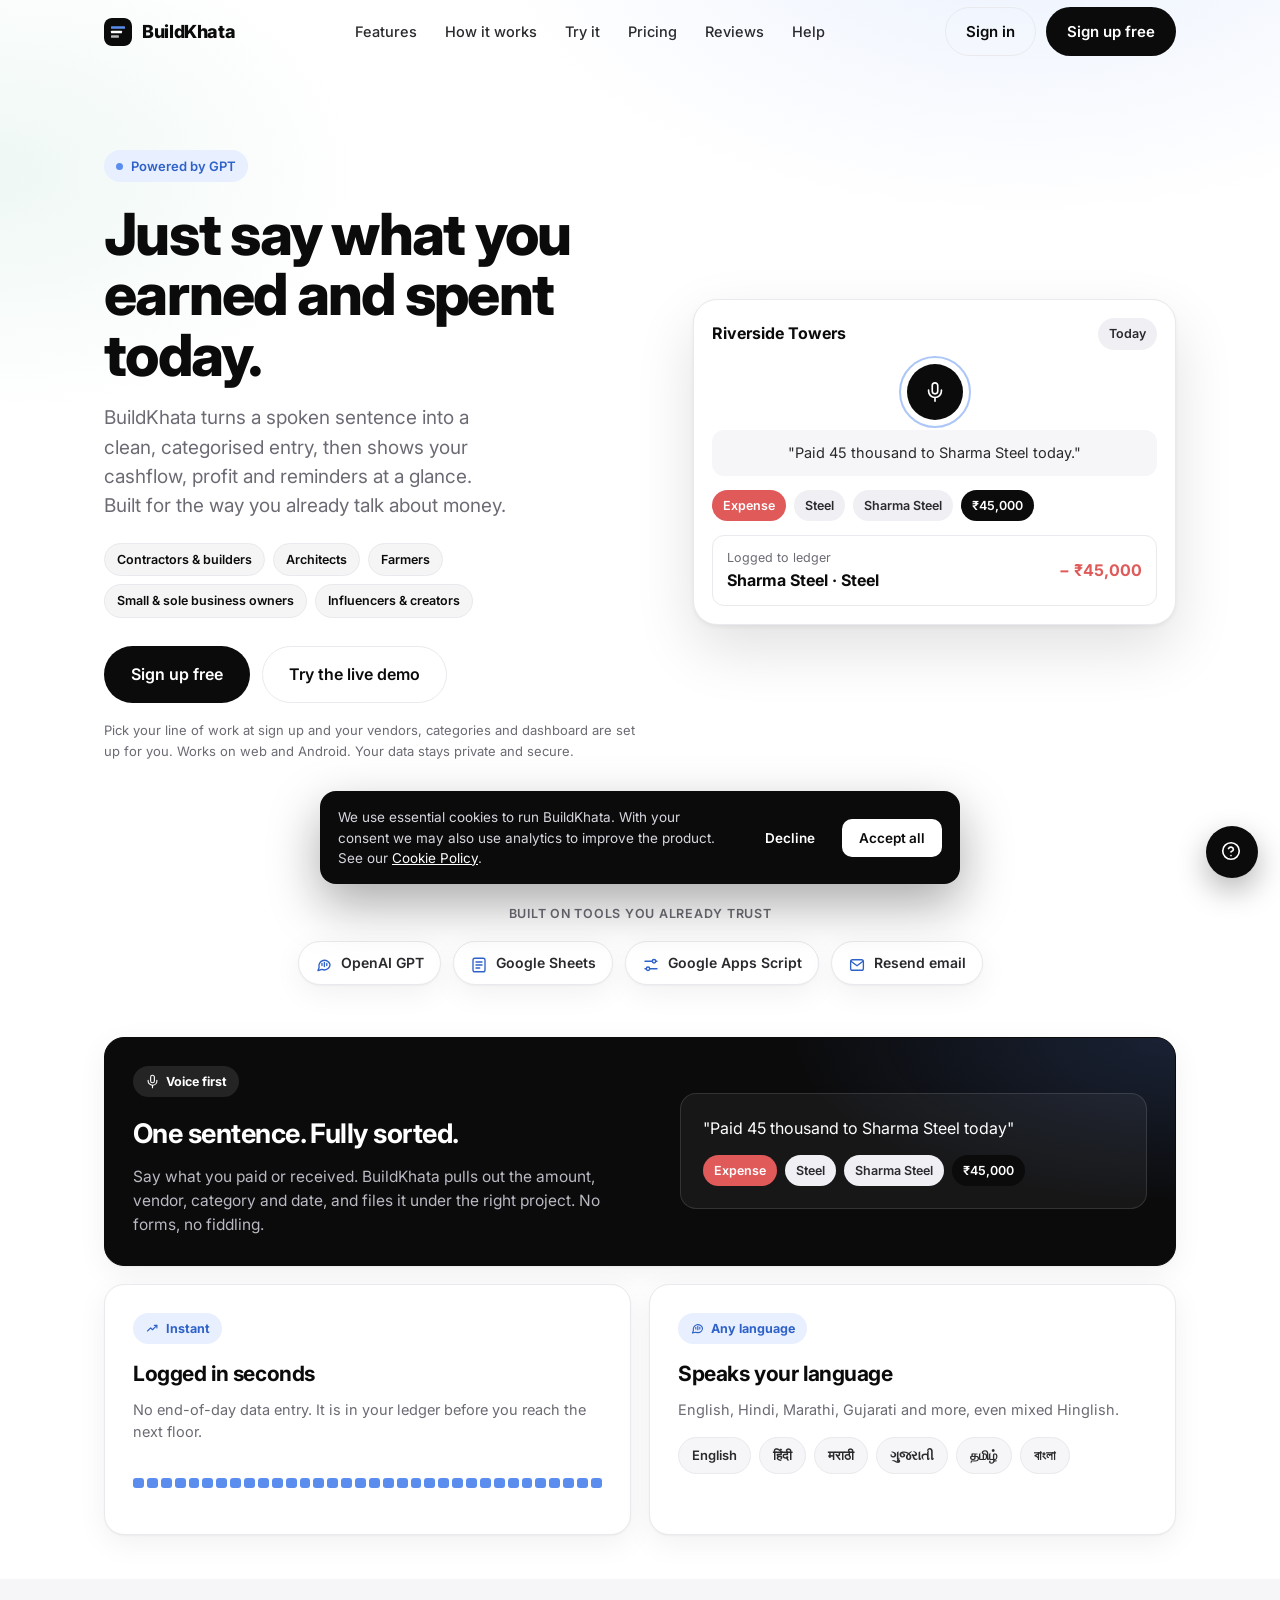
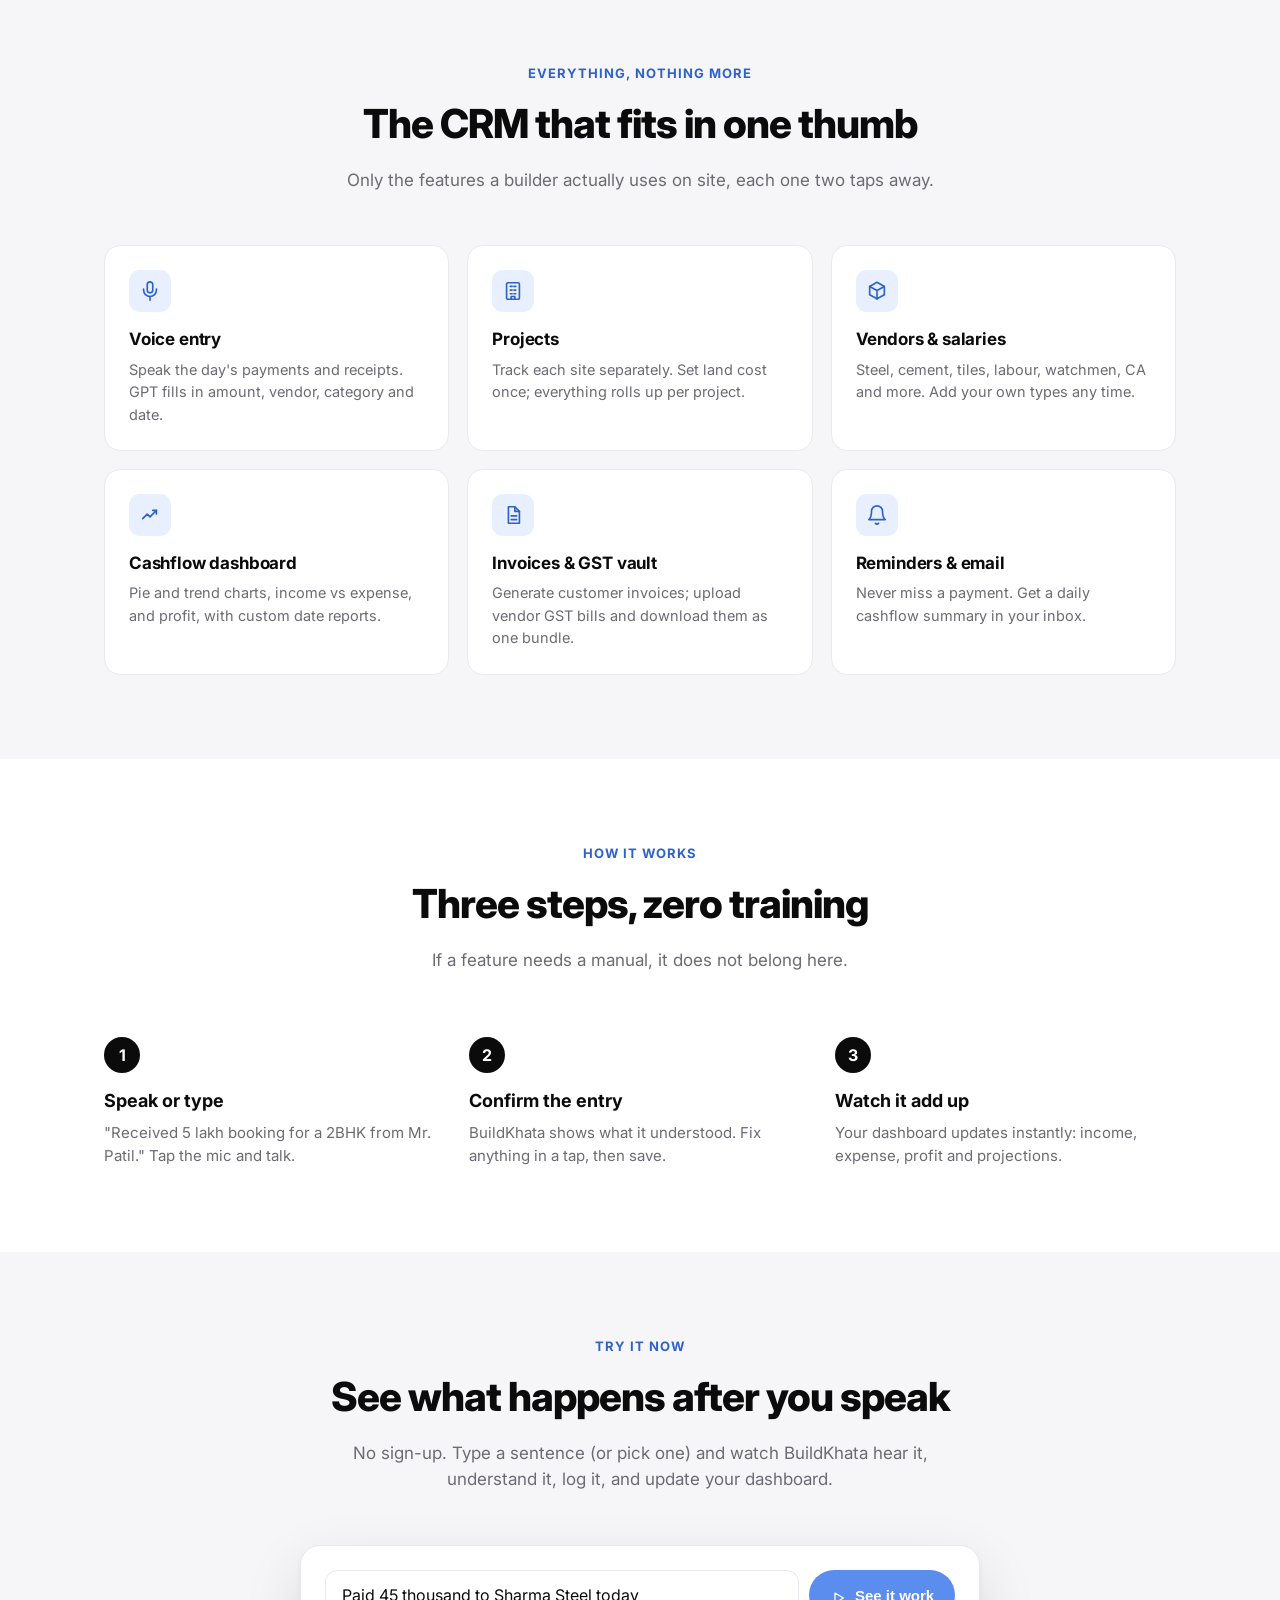
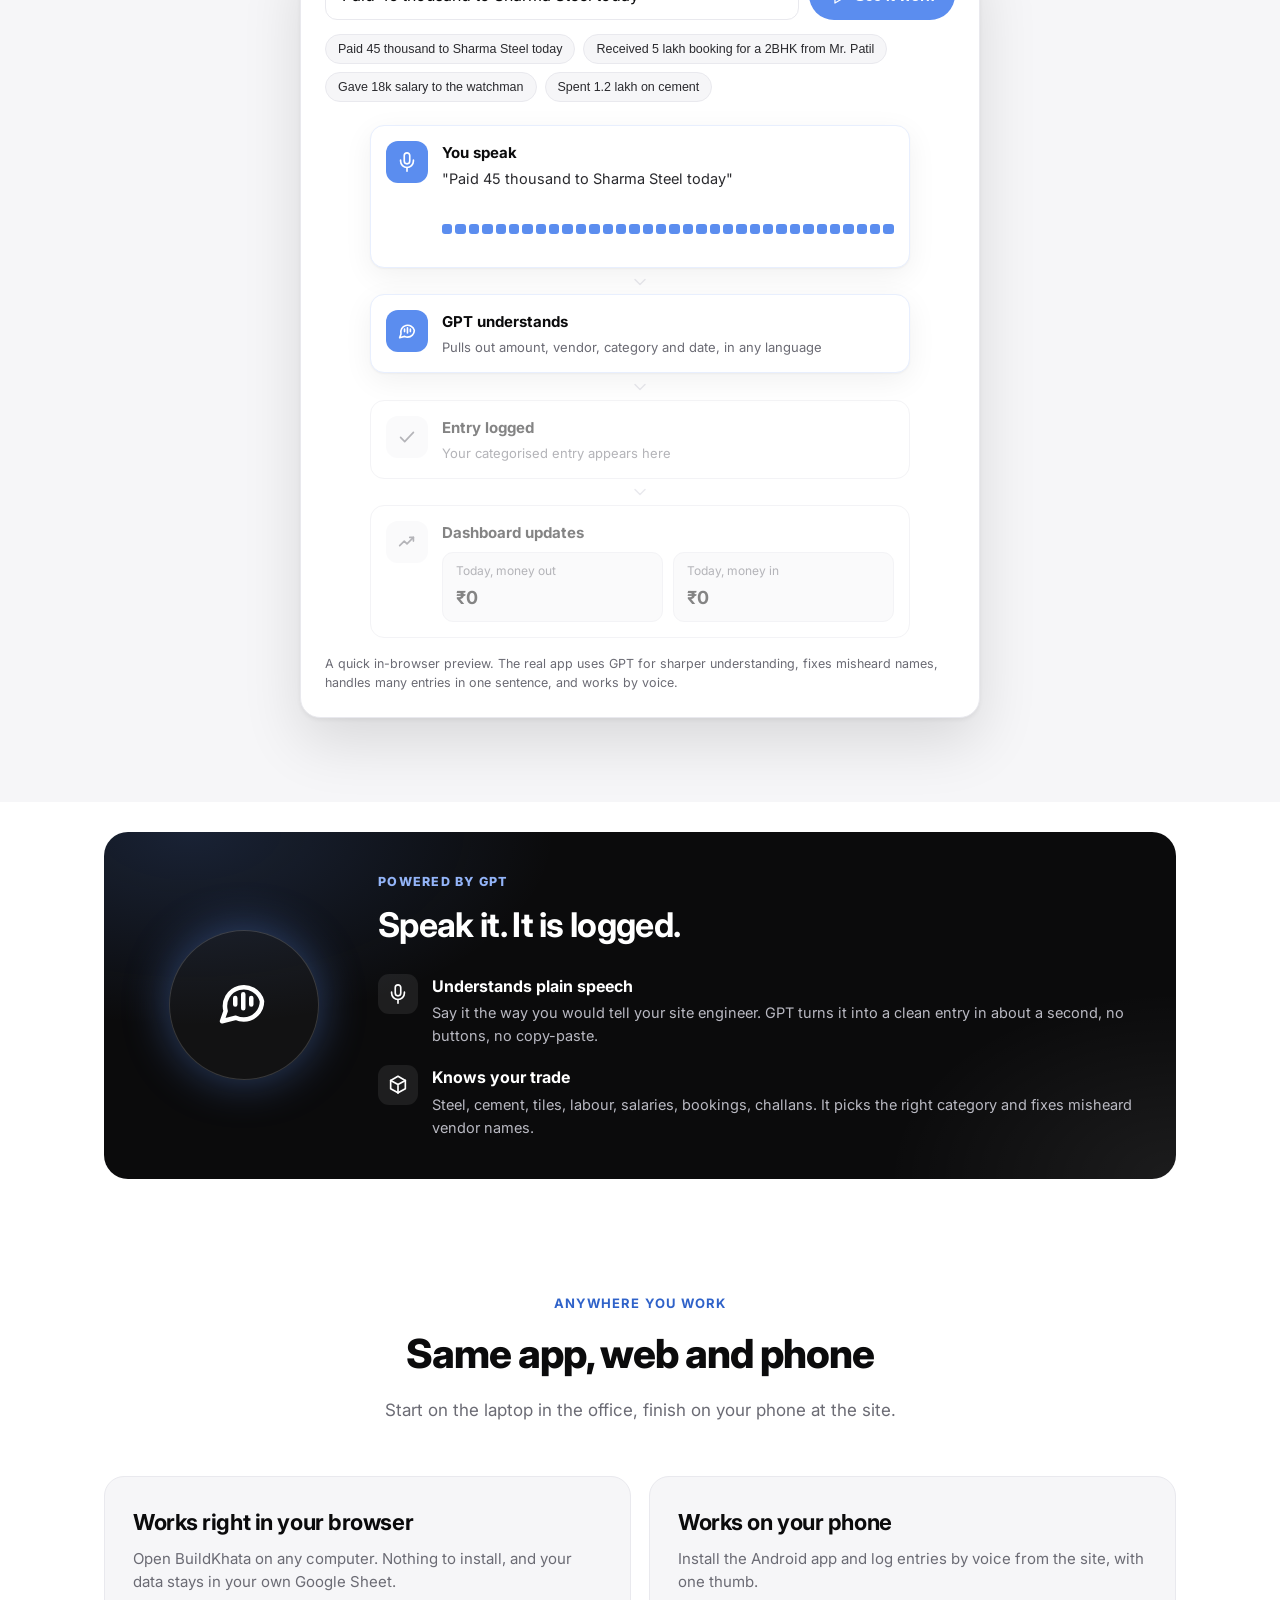
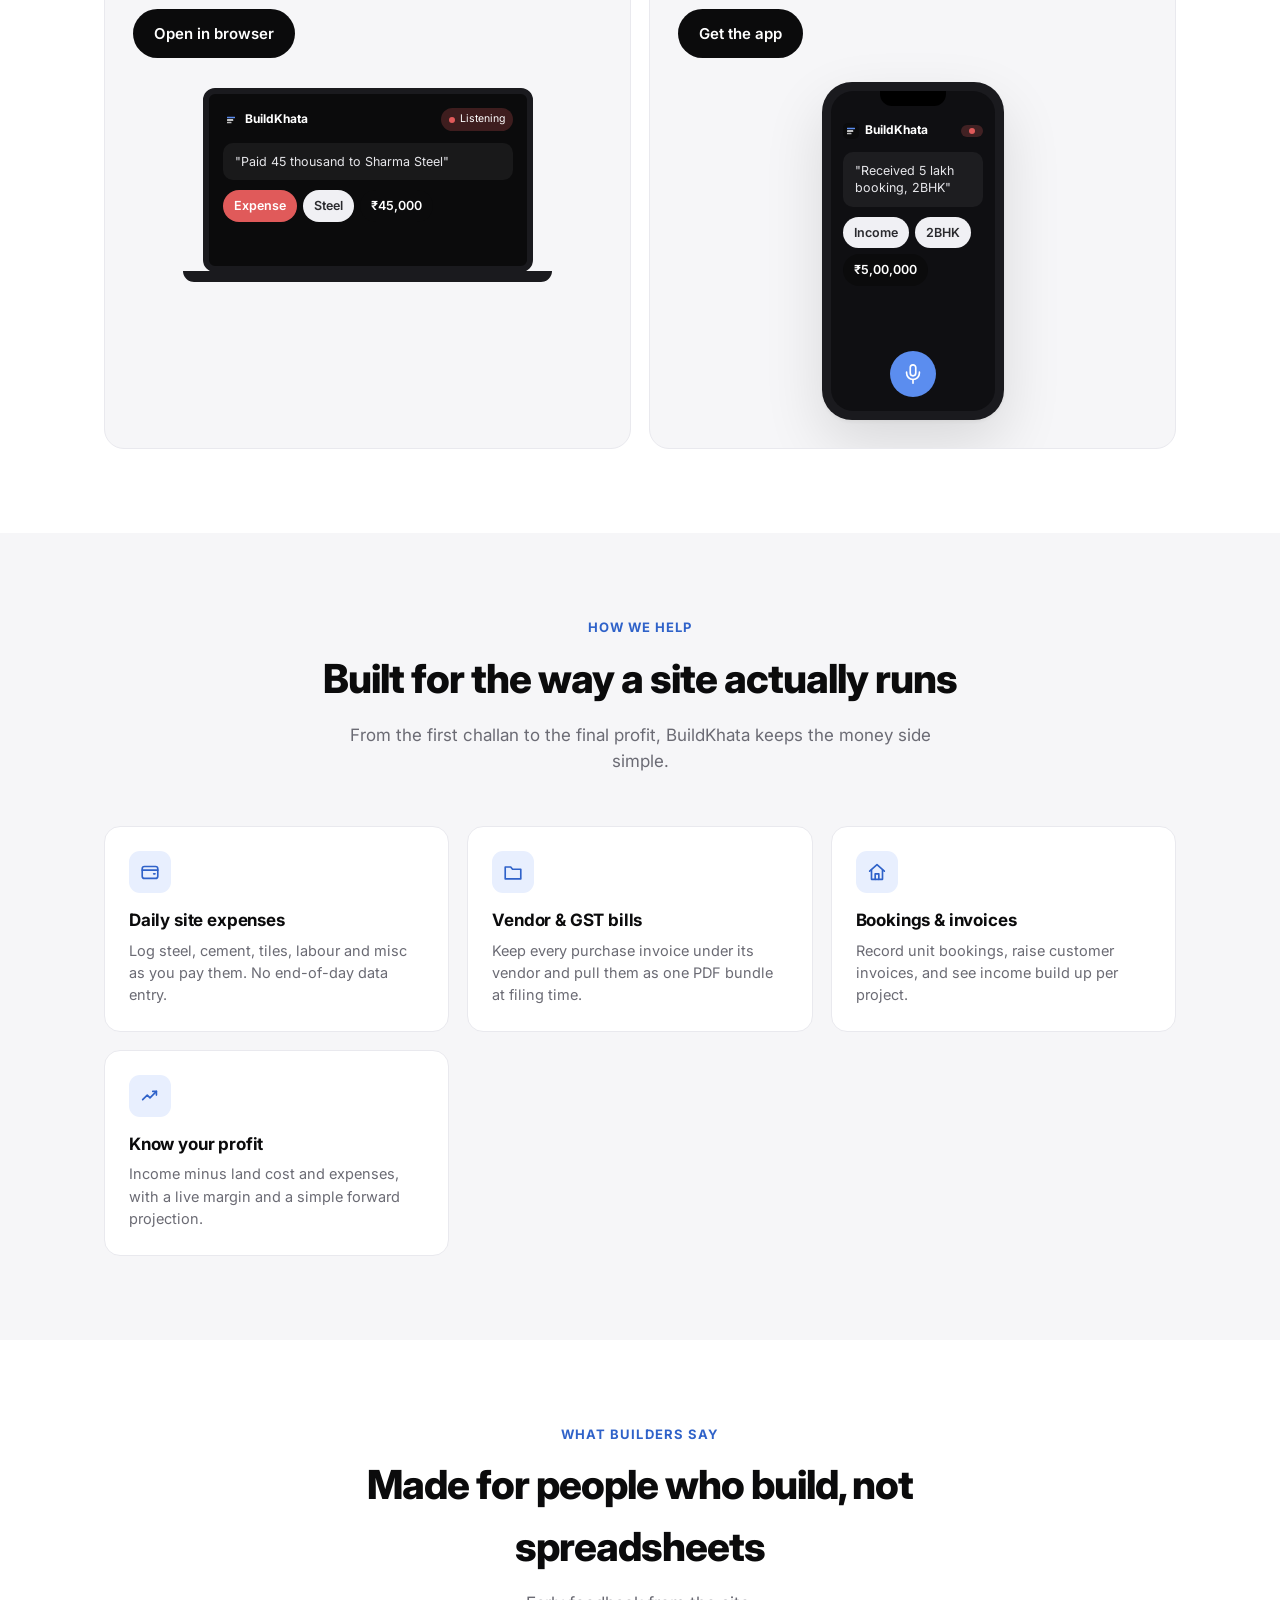
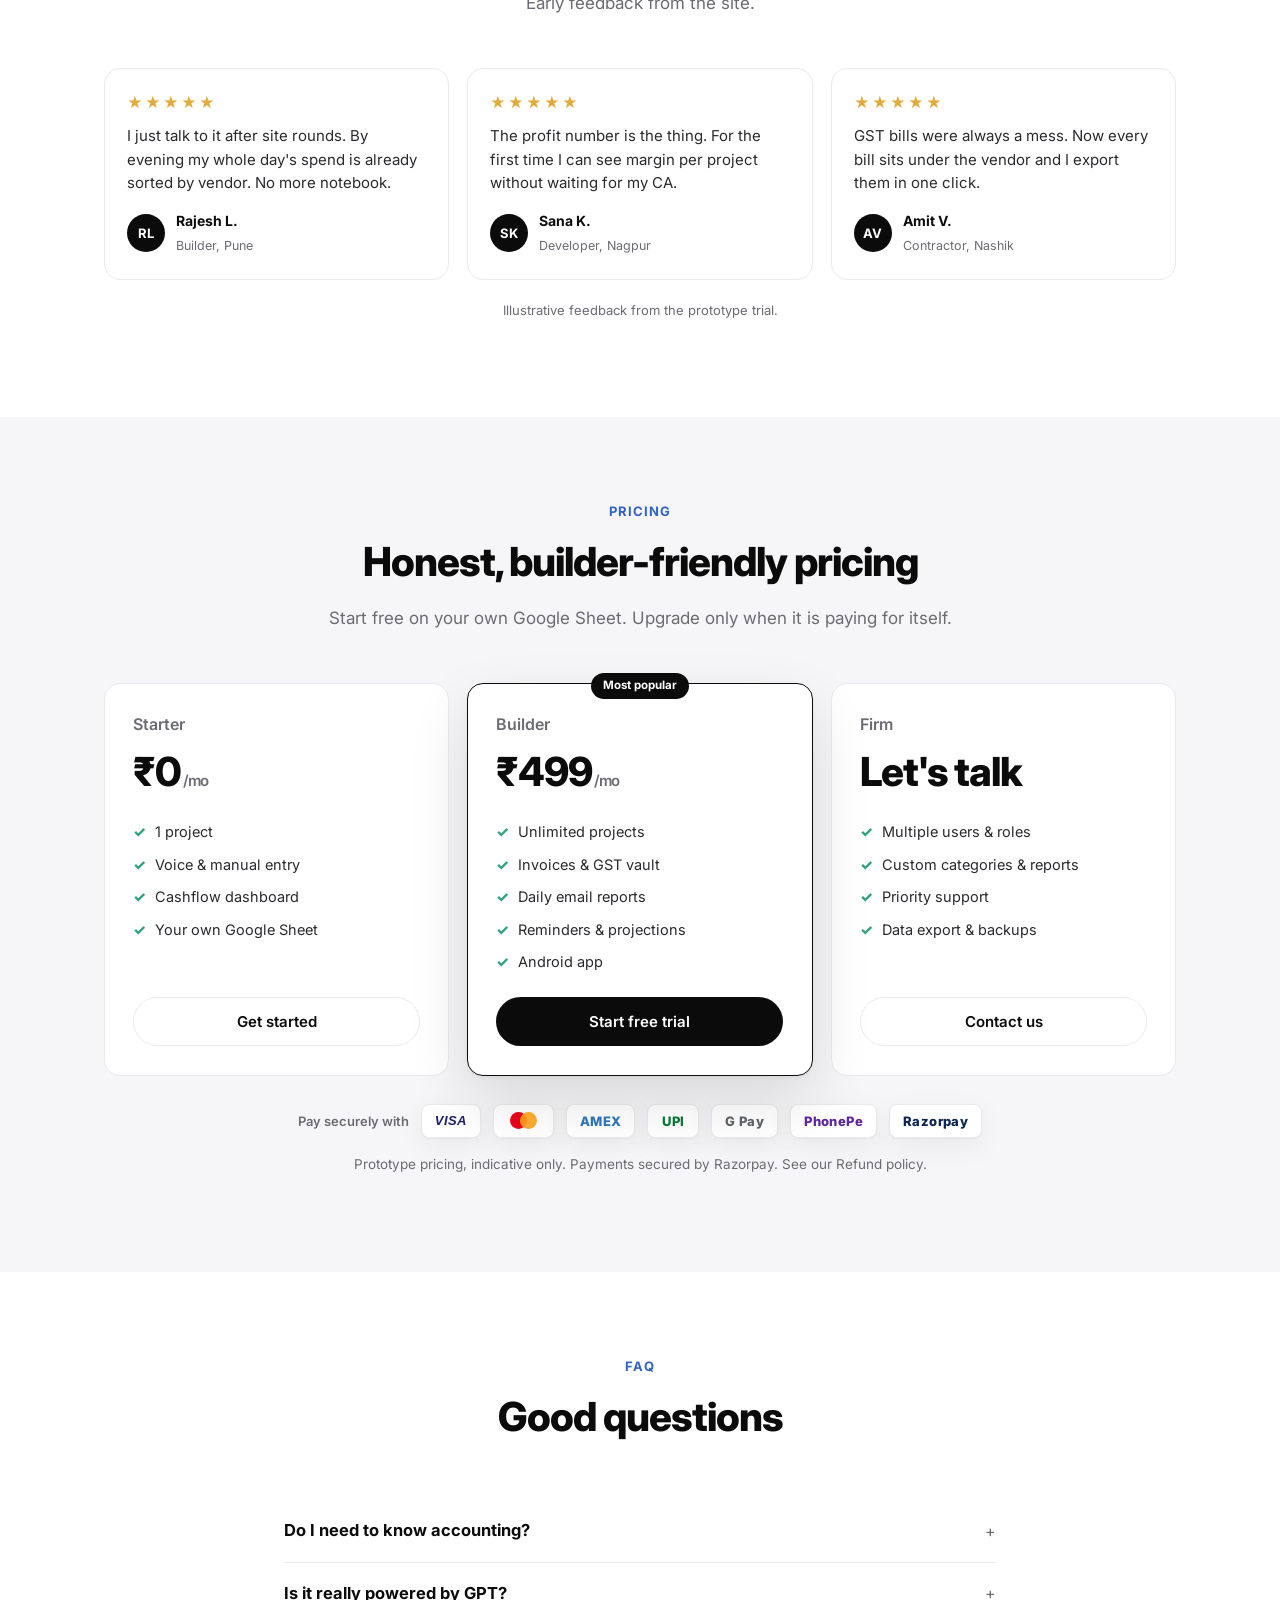
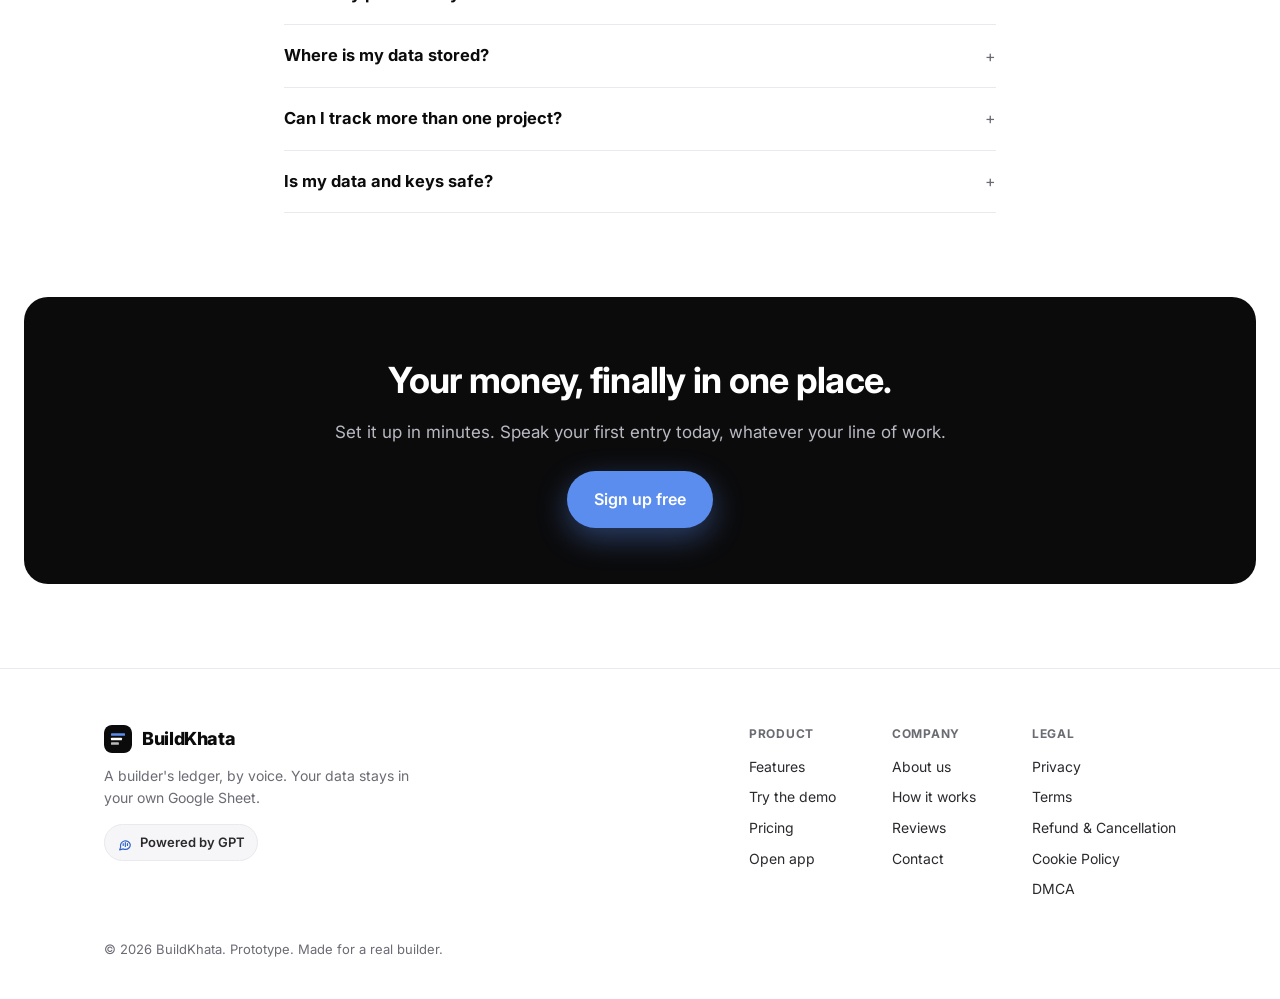
==== commit c544c10e: "Deploy: business categories, verified email sender, redesigned home page, invoice send Co-Authored-B" ====
--- a/index.html
+++ b/index.html
@@ -31,10 +31,11 @@
       <a href="#reviews">Reviews</a>
       <a href="contact.html">Help</a>
       <a class="mobile-only" href="app.html">Sign in</a>
+      <a class="mobile-only" href="app.html?signup=1">Sign up</a>
     </nav>
     <div class="nav-cta">
       <a class="btn btn-ghost" href="app.html">Sign in</a>
-      <a class="btn btn-dark" href="app.html">Open app</a>
+      <a class="btn btn-dark" href="app.html?signup=1">Sign up free</a>
     </div>
     <button class="nav-toggle" id="navToggle" aria-label="Menu"><span></span><span></span><span></span></button>
   </div>
@@ -47,13 +48,20 @@
   <div class="wrap hero-grid">
     <div class="reveal in">
       <span class="eyebrow"><span class="dot"></span> Powered by GPT</span>
-      <h1 class="hero-title">Just say what you spent today.</h1>
-      <p class="hero-sub">BuildKhata turns a spoken sentence into a clean, categorised entry, and shows your project's cashflow, profit and reminders at a glance.</p>
+      <h1 class="hero-title">Just say what you earned and spent today.</h1>
+      <p class="hero-sub">BuildKhata turns a spoken sentence into a clean, categorised entry, then shows your cashflow, profit and reminders at a glance. Built for the way you already talk about money.</p>
+      <ul class="aud-chips" aria-label="Who it is for">
+        <li>Contractors &amp; builders</li>
+        <li>Architects</li>
+        <li>Farmers</li>
+        <li>Small &amp; sole business owners</li>
+        <li>Influencers &amp; creators</li>
+      </ul>
       <div class="hero-cta">
-        <a class="btn btn-dark btn-lg" href="app.html">Open the app</a>
+        <a class="btn btn-dark btn-lg" href="app.html?signup=1">Sign up free</a>
         <a class="btn btn-ghost btn-lg" href="#try">Try the live demo</a>
       </div>
-      <p class="hero-note">No spreadsheets to fight. Works on web and Android. Your data stays in your own Google Sheet.</p>
+      <p class="hero-note">Pick your line of work at sign up and your vendors, categories and dashboard are set up for you. Works on web and Android. Your data stays private and secure.</p>
     </div>
     <div class="reveal in" data-d="1">
       <div class="mock">
@@ -383,9 +391,9 @@
 <!-- CTA -->
 <section id="contact" style="padding-top:0">
   <div class="cta-band reveal">
-    <h2>Your site's money, finally in one place.</h2>
-    <p>Set it up in 15 minutes. Speak your first entry today.</p>
-    <a class="btn btn-accent btn-lg" href="app.html">Open BuildKhata</a>
+    <h2>Your money, finally in one place.</h2>
+    <p>Set it up in minutes. Speak your first entry today, whatever your line of work.</p>
+    <a class="btn btn-accent btn-lg" href="app.html?signup=1">Sign up free</a>
   </div>
 </section>
 
--- a/css/site.css
+++ b/css/site.css
@@ -61,7 +61,9 @@
   background:var(--accent-soft);padding:6px 12px;border-radius:999px;margin-bottom:22px}
 .eyebrow .dot{width:7px;height:7px;border-radius:50%;background:var(--accent)}
 h1.hero-title{font-size:clamp(34px,5vw,58px);line-height:1.04;letter-spacing:-.03em;margin:0 0 18px;font-weight:800}
-.hero-sub{font-size:19px;color:var(--muted);max-width:30ch;margin:0 0 30px}
+.hero-sub{font-size:19px;color:var(--muted);max-width:34ch;margin:0 0 22px}
+.aud-chips{list-style:none;display:flex;flex-wrap:wrap;gap:8px;padding:0;margin:0 0 28px}
+.aud-chips li{font-size:12.5px;font-weight:600;color:var(--ink);background:var(--card-2,rgba(0,0,0,.04));border:1px solid var(--line);border-radius:999px;padding:6px 12px}
 .hero-cta{display:flex;gap:12px;flex-wrap:wrap}
 .hero-note{margin-top:18px;font-size:13px;color:var(--muted)}
 
